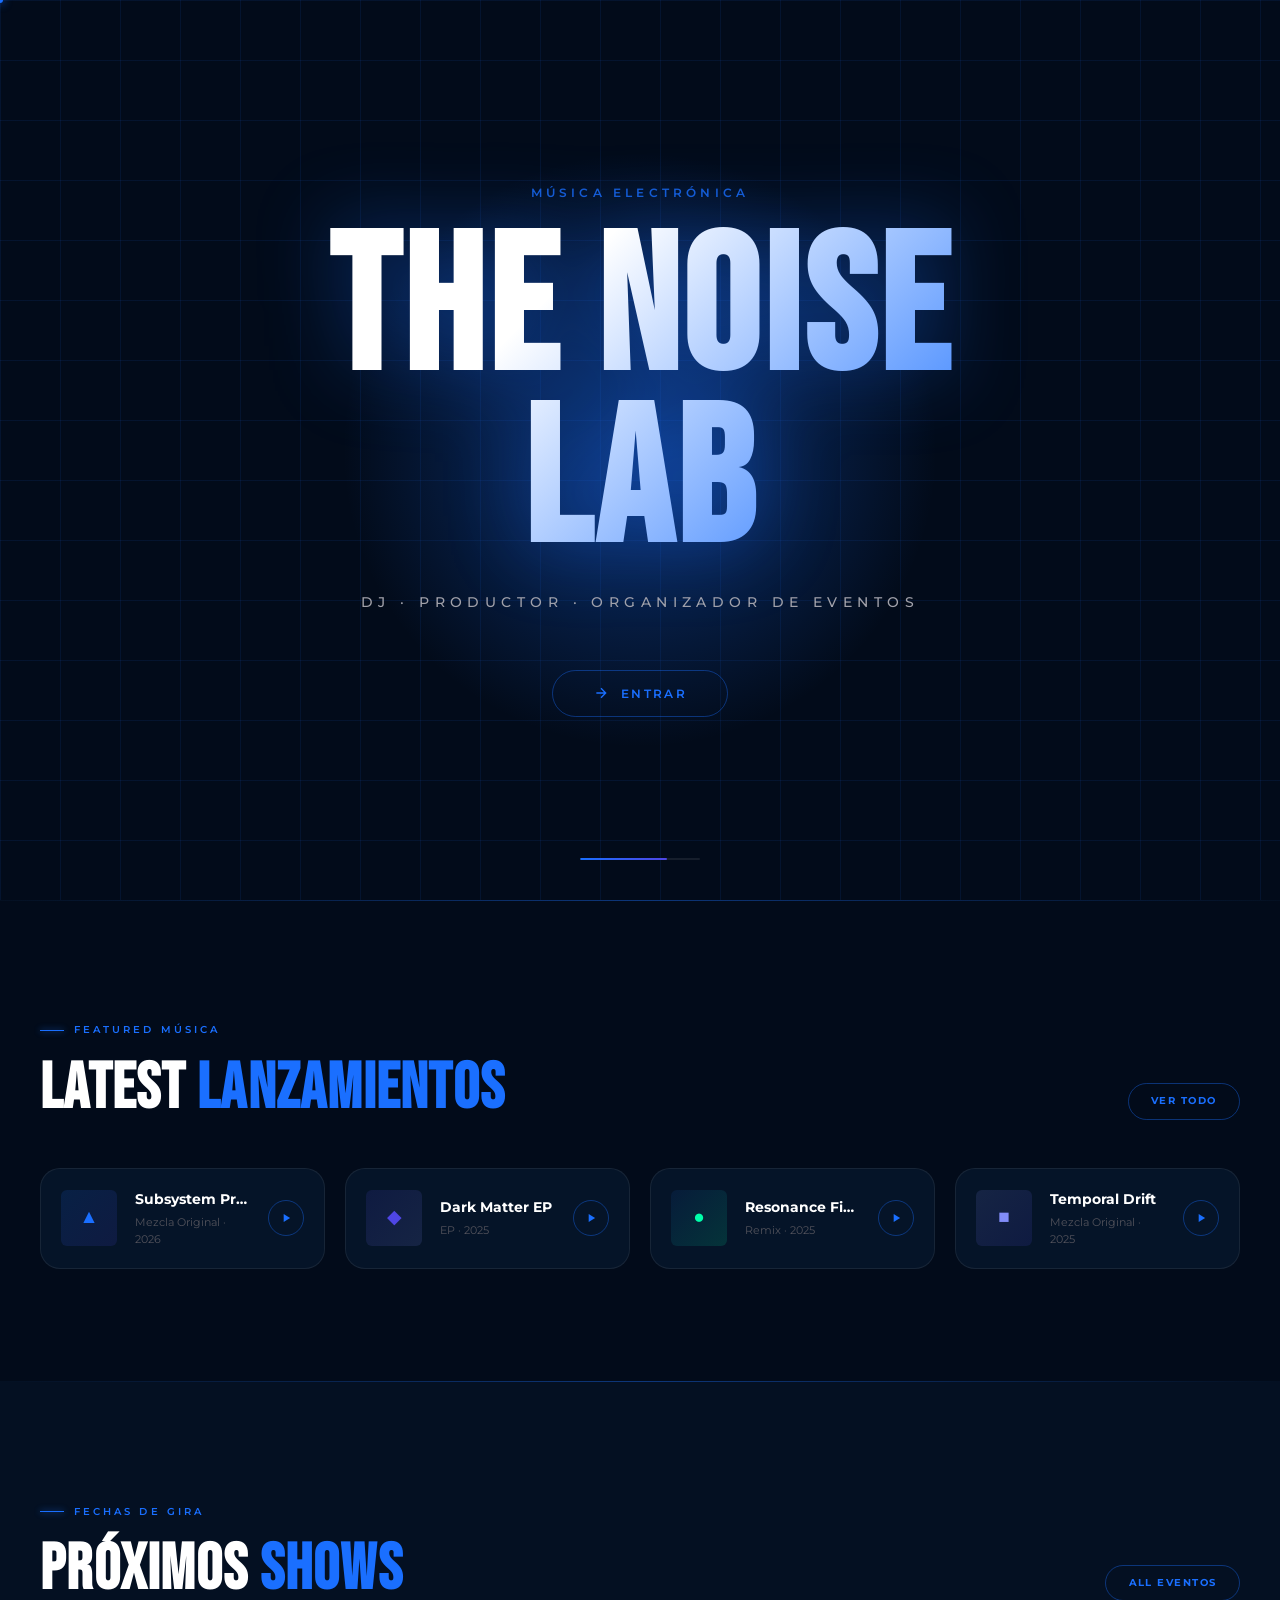
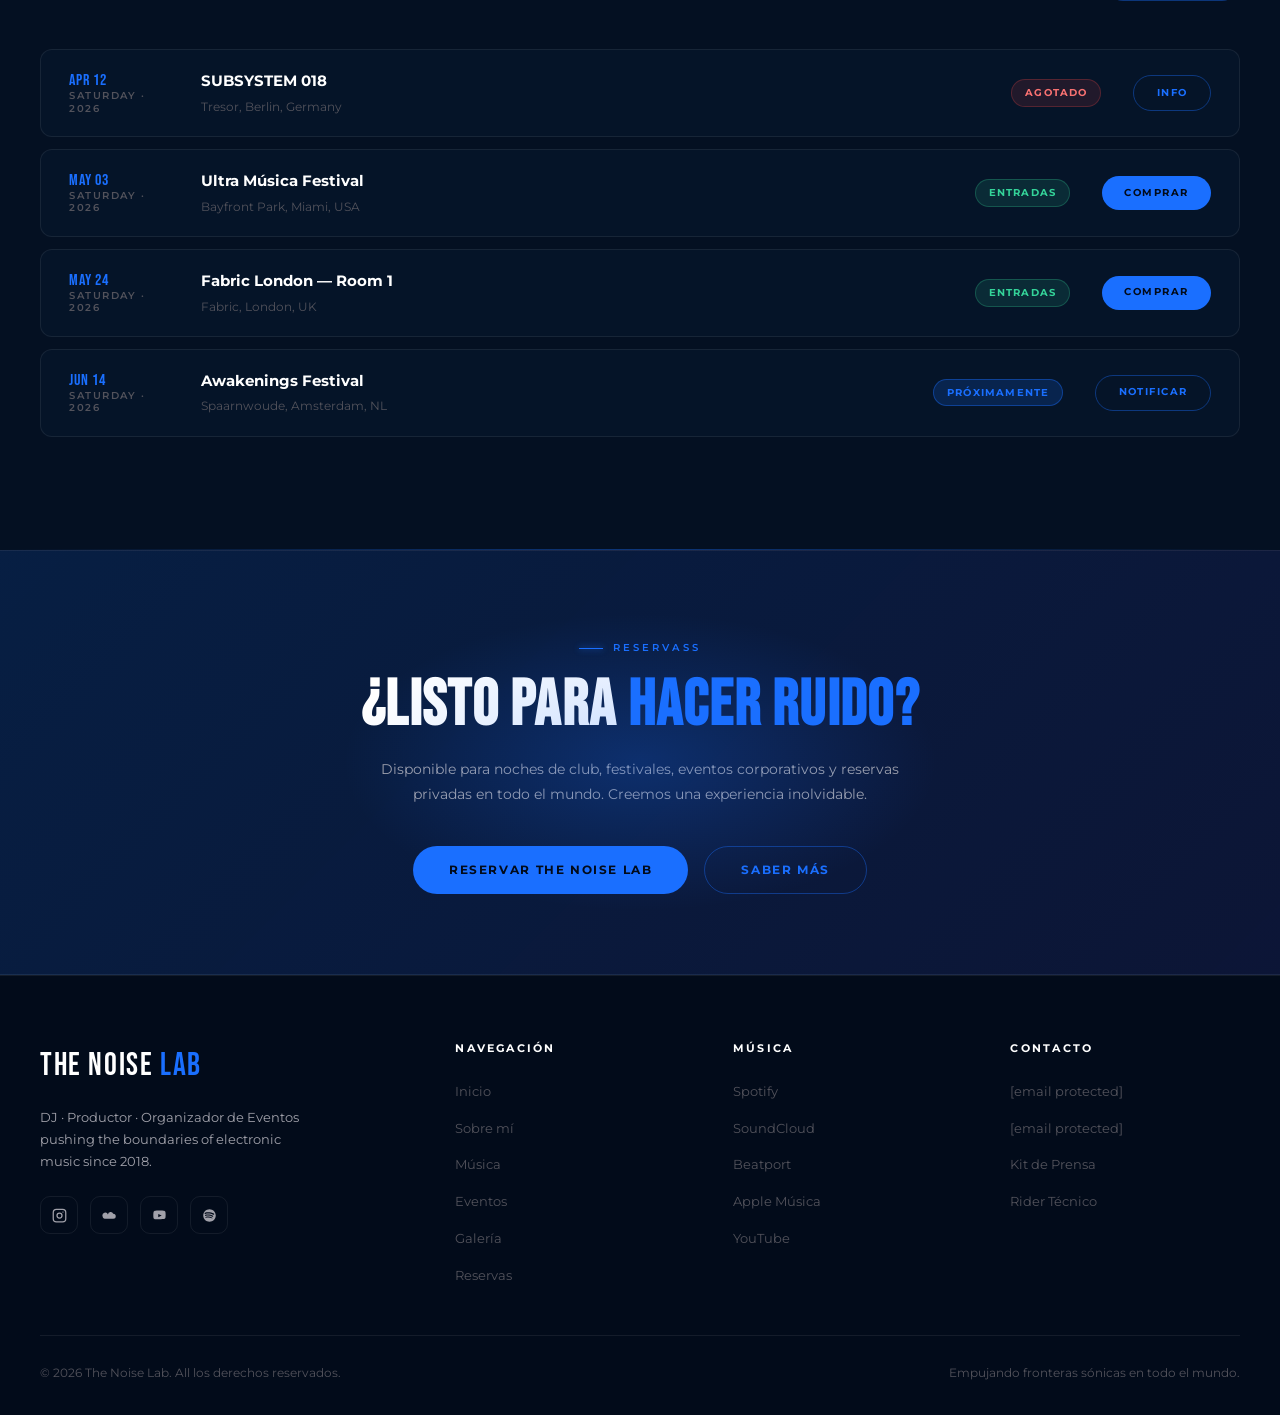
==== index.html @ 78b8d230 "Add files via upload" ====
<!DOCTYPE html>
<html lang="es">
<head>
  <meta charset="UTF-8">
  <meta name="viewport" content="width=device-width, initial-scale=1.0">
  <title>The Noise Lab — DJ · Productor · Organizador de Eventos</title>
  <link rel="icon" href="data:image/svg+xml,<svg xmlns='http://www.w3.org/2000/svg' viewBox='0 0 100 100'><text y='.9em' font-size='90'>🔊</text></svg>">
  <link rel="preconnect" href="https://fonts.googleapis.com">
  <link href="https://fonts.googleapis.com/css2?family=Bebas+Neue&family=Montserrat:wght@300;400;500;600;700;900&display=swap" rel="stylesheet">
  <link rel="preconnect" href="https://fonts.googleapis.com">
  <link href="https://fonts.googleapis.com/css2?family=Bebas+Neue&family=Montserrat:wght@300;400;500;600;700;900&display=swap" rel="stylesheet">
  <link rel="stylesheet" href="css/styles.css">
</head>
<body>

<div id="cursor-dot"></div>
<div id="cursor-ring"></div>
<div id="page-transition"></div>

<!-- SPLASH -->
<div id="splash" role="dialog" aria-label="Bienvenido a The Noise Lab">
  <div class="splash-particles"></div>
  <div class="splash-grid"></div>
  <div class="splash-glow"></div>
  <div class="splash-content">
    <p class="splash-label">Música Electrónica</p>
    <h1 class="splash-title">THE NOISE<br>LAB</h1>
    <p class="splash-subtitle">DJ · Productor · Organizador de Eventos</p>
    <button id="splash-enter" class="splash-btn" aria-label="Entrar al sitio" onclick="var s=document.getElementById('splash');if(s){s.style.opacity='0';s.style.transform='scale(1.04)';s.style.pointerEvents='none';setTimeout(function(){s.remove()},800)}">
      <svg viewBox="0 0 24 24" fill="none" stroke="currentColor" stroke-width="2"><path d="M5 12h14M12 5l7 7-7 7"/></svg>
      Entrar
    </button>
  </div>
  <div class="splash-progress"><div class="splash-progress-bar"></div></div>
</div>

<!-- NAVBAR -->
<nav id="navbar" role="navigation" aria-label="Main navigation">
  <a class="nav-logo" href="index.html">THE NOISE <span>LAB</span></a>
  <ul class="nav-links">
    <li><a href="index.html" class="active">Inicio</a></li>
    <li><a href="about.html">Sobre mí</a></li>
    <li><a href="music.html">Música</a></li>
    <li><a href="events.html">Eventos</a></li>
    <li><a href="gallery.html">Galería</a></li>
  </ul>
  <a href="booking.html" class="nav-cta">Reservar</a>
  <button class="nav-hamburger" aria-label="Toggle mobile menu">
    <span></span><span></span><span></span>
  </button>
</nav>

<!-- MOBILE NAV -->
<div class="nav-mobile" role="dialog" aria-label="Mobile navigation">
  <a href="index.html">Inicio</a>
  <a href="about.html">Sobre mí</a>
  <a href="music.html">Música</a>
  <a href="events.html">Eventos</a>
  <a href="gallery.html">Galería</a>
  <a href="booking.html">Reservar</a>
</div>

<!-- HERO -->
<section class="hero">
  <div class="hero-bg">
    <div class="hero-bg-grid"></div>
    <div class="hero-bg-glow-1"></div>
    <div class="hero-bg-glow-2"></div>
  </div>
  <div class="container">
    <div class="hero-inner">
      <div class="hero-left">
        <div class="hero-tag reveal">
          <span class="hero-tag-dot"></span>
          Disponible para reservas 2026
        </div>
        <h1 class="hero-title reveal" data-delay="1">
          <span class="line-1">THE NOISE</span>
          <span class="line-2">LAB</span>
        </h1>
        <p class="hero-desc reveal" data-delay="2">
          Creando paisajes sonoros en la intersección del techno, deep house y la electrónica experimental. Un explorador incansable del sonido, ritmo y atmósfera.
        </p>
        <div class="hero-btns reveal" data-delay="3">
          <a href="music.html" class="btn btn-primary">
            <svg width="16" height="16" viewBox="0 0 24 24" fill="currentColor"><path d="M12 3v10.55c-.59-.34-1.27-.55-2-.55-2.21 0-4 1.79-4 4s1.79 4 4 4 4-1.79 4-4V7h4V3h-6z"/></svg>
            Escuchar
          </a>
          <a href="booking.html" class="btn btn-ghost">Reservar Show</a>
        </div>
        <div class="hero-stats reveal" data-delay="4">
          <div>
            <div class="hero-stat-num" data-count="200" data-suffix="+">0</div>
            <div class="hero-stat-label">Shows Realizados</div>
          </div>
          <div>
            <div class="hero-stat-num" data-count="40" data-suffix="+">0</div>
            <div class="hero-stat-label">Países</div>
          </div>
          <div>
            <div class="hero-stat-num" data-count="15" data-suffix="">0</div>
            <div class="hero-stat-label">Lanzamientos</div>
          </div>
        </div>
      </div>

      <div class="hero-visual reveal reveal-right" data-delay="2">
        <div class="hero-media-frame">
          <div class="hero-media-placeholder">
            <div class="hero-media-icon">
              <svg width="56" height="56" viewBox="0 0 24 24" fill="none" stroke="currentColor" stroke-width="1.2" opacity=".5">
                <polygon points="23 7 16 12 23 17 23 7"/>
                <rect x="1" y="5" width="15" height="14" rx="2" ry="2"/>
              </svg>
              <p style="font-size:.75rem;font-weight:600;letter-spacing:.1em;text-transform:uppercase;color:rgba(255,255,255,.4);margin-top:1rem">Video / Imagen</p>
              <p style="font-size:.62rem;opacity:.35;margin-top:.4rem">Reemplaza el src en el HTML</p>
            </div>
            <div class="sound-wave" aria-hidden="true" style="position:absolute;bottom:1.5rem;left:50%;transform:translateX(-50%)">
              <div class="wave-bar"></div><div class="wave-bar"></div><div class="wave-bar"></div>
              <div class="wave-bar"></div><div class="wave-bar"></div><div class="wave-bar"></div>
              <div class="wave-bar"></div><div class="wave-bar"></div><div class="wave-bar"></div>
              <div class="wave-bar"></div><div class="wave-bar"></div><div class="wave-bar"></div>
            </div>
          </div>
          <!-- IMAGEN: <img src="foto.jpg" style="width:100%;height:100%;object-fit:cover;border-radius:inherit"> -->
          <!-- VIDEO:  <video src="clip.mp4" autoplay muted loop playsinline style="width:100%;height:100%;object-fit:cover;border-radius:inherit"></video> -->
        </div>
      </div>
    </div>
  </div>
</section>

<div class="divider"></div>

<!-- FEATURED TRACKS -->
<section class="section tracks-section">
  <div class="container">
    <div class="reveal"><span class="section-tag">Featured Música</span></div>
    <div style="display:flex; justify-content:space-between; align-items:flex-end; flex-wrap:wrap; gap:1rem;">
      <h2 class="section-title reveal" data-delay="1">Latest <span>Lanzamientos</span></h2>
      <a href="music.html" class="btn btn-ghost btn-sm reveal" data-delay="2">Ver Todo</a>
    </div>
    <div class="tracks-grid">
      <div class="track-card reveal" data-delay="1">
        <div class="track-cover" style="background:linear-gradient(135deg,#1a6fff22,#4f46e522)">
          <span style="color:var(--neon-blue)">▲</span>
        </div>
        <div class="track-info">
          <div class="track-name">Subsystem Protocol</div>
          <div class="track-meta">Mezcla Original · 2026</div>
        </div>
        <button class="track-play" aria-label="Play Subsystem Protocol">
          <svg viewBox="0 0 24 24" fill="currentColor"><path d="M8 5v14l11-7z"/></svg>
        </button>
      </div>
      <div class="track-card reveal" data-delay="2">
        <div class="track-cover" style="background:linear-gradient(135deg,#4f46e522,#818cf822)">
          <span style="color:var(--neon-purple)">◆</span>
        </div>
        <div class="track-info">
          <div class="track-name">Dark Matter EP</div>
          <div class="track-meta">EP · 2025</div>
        </div>
        <button class="track-play" aria-label="Play Dark Matter EP">
          <svg viewBox="0 0 24 24" fill="currentColor"><path d="M8 5v14l11-7z"/></svg>
        </button>
      </div>
      <div class="track-card reveal" data-delay="3">
        <div class="track-cover" style="background:linear-gradient(135deg,#1a6fff15,#00ffaa22)">
          <span style="color:#00ffaa">●</span>
        </div>
        <div class="track-info">
          <div class="track-name">Resonance Fields</div>
          <div class="track-meta">Remix · 2025</div>
        </div>
        <button class="track-play" aria-label="Play Resonance Fields">
          <svg viewBox="0 0 24 24" fill="currentColor"><path d="M8 5v14l11-7z"/></svg>
        </button>
      </div>
      <div class="track-card reveal" data-delay="4">
        <div class="track-cover" style="background:linear-gradient(135deg,#818cf822,#4f46e522)">
          <span style="color:var(--neon-pink)">■</span>
        </div>
        <div class="track-info">
          <div class="track-name">Temporal Drift</div>
          <div class="track-meta">Mezcla Original · 2025</div>
        </div>
        <button class="track-play" aria-label="Play Temporal Drift">
          <svg viewBox="0 0 24 24" fill="currentColor"><path d="M8 5v14l11-7z"/></svg>
        </button>
      </div>
    </div>
  </div>
</section>

<div class="divider"></div>

<!-- UPCOMING SHOWS -->
<section class="section shows-section">
  <div class="container">
    <div class="reveal"><span class="section-tag">Fechas de Gira</span></div>
    <div style="display:flex; justify-content:space-between; align-items:flex-end; flex-wrap:wrap; gap:1rem;">
      <h2 class="section-title reveal" data-delay="1">Próximos <span>Shows</span></h2>
      <a href="events.html" class="btn btn-ghost btn-sm reveal" data-delay="2">All Eventos</a>
    </div>
    <div class="shows-list">
      <div class="show-item reveal" data-delay="1">
        <div class="show-date">APR 12<span>Saturday · 2026</span></div>
        <div>
          <div class="show-name">SUBSYSTEM 018</div>
          <div class="show-venue">Tresor, Berlin, Germany</div>
        </div>
        <span class="show-tag sold-out">Agotado</span>
        <a href="booking.html" class="btn btn-ghost btn-sm">Info</a>
      </div>
      <div class="show-item reveal" data-delay="2">
        <div class="show-date">MAY 03<span>Saturday · 2026</span></div>
        <div>
          <div class="show-name">Ultra Música Festival</div>
          <div class="show-venue">Bayfront Park, Miami, USA</div>
        </div>
        <span class="show-tag available">Entradas</span>
        <a href="booking.html" class="btn btn-primary btn-sm">Comprar</a>
      </div>
      <div class="show-item reveal" data-delay="3">
        <div class="show-date">MAY 24<span>Saturday · 2026</span></div>
        <div>
          <div class="show-name">Fabric London — Room 1</div>
          <div class="show-venue">Fabric, London, UK</div>
        </div>
        <span class="show-tag available">Entradas</span>
        <a href="booking.html" class="btn btn-primary btn-sm">Comprar</a>
      </div>
      <div class="show-item reveal" data-delay="4">
        <div class="show-date">JUN 14<span>Saturday · 2026</span></div>
        <div>
          <div class="show-name">Awakenings Festival</div>
          <div class="show-venue">Spaarnwoude, Amsterdam, NL</div>
        </div>
        <span class="show-tag soon">Próximamente</span>
        <a href="booking.html" class="btn btn-ghost btn-sm">Notificar</a>
      </div>
    </div>
  </div>
</section>

<div class="divider"></div>

<!-- CTA BAND -->
<section class="cta-band">
  <div class="container">
    <span class="section-tag" style="justify-content:center">Reservass</span>
    <h2 class="section-title reveal">¿Listo para <span>Hacer Ruido?</span></h2>
    <p class="section-subtitle reveal" data-delay="1">
      Disponible para noches de club, festivales, eventos corporativos y reservas privadas en todo el mundo. Creemos una experiencia inolvidable.
    </p>
    <div class="btn-row reveal" data-delay="2">
      <a href="booking.html" class="btn btn-primary">Reservar The Noise Lab</a>
      <a href="about.html" class="btn btn-ghost">Saber Más</a>
    </div>
  </div>
</section>

<!-- FOOTER -->
<footer role="contentinfo">
  <div class="container">
    <div class="footer-grid">
      <div>
        <div class="footer-logo">THE NOISE <span>LAB</span></div>
        <p class="footer-desc">DJ · Productor · Organizador de Eventos pushing the boundaries of electronic music since 2018.</p>
        <div class="footer-socials">
          <a href="#" class="social-btn" aria-label="Instagram">
            <svg viewBox="0 0 24 24" fill="none" stroke="currentColor" stroke-width="2"><rect x="2" y="2" width="20" height="20" rx="5"/><circle cx="12" cy="12" r="4"/><circle cx="17.5" cy="6.5" r="1" fill="currentColor" stroke="none"/></svg>
          </a>
          <a href="#" class="social-btn" aria-label="SoundCloud">
            <svg viewBox="0 0 24 24" fill="currentColor"><path d="M1 13.5C1 15.4 2.6 17 4.5 17H18a4 4 0 000-8 4.5 4.5 0 00-8.5 1.5A3 3 0 001 13.5z"/></svg>
          </a>
          <a href="#" class="social-btn" aria-label="YouTube">
            <svg viewBox="0 0 24 24" fill="currentColor"><path d="M21.6 7.2s-.2-1.4-.9-2c-.8-.9-1.8-.9-2.2-.9C16 4.1 12 4.1 12 4.1s-4 0-6.5.2c-.4 0-1.4 0-2.2.9-.7.6-.9 2-.9 2S2.1 8.8 2.1 10.4v1.5c0 1.6.2 3.2.2 3.2s.2 1.4.9 2c.8.9 1.9.8 2.4.9C7.1 18 12 18 12 18s4 0 6.5-.3c.4 0 1.4 0 2.2-.9.7-.6.9-2 .9-2s.2-1.6.2-3.2v-1.5c0-1.6-.2-3.2-.2-3.2zM10 14.6V9.4l5.5 2.6-5.5 2.6z"/></svg>
          </a>
          <a href="#" class="social-btn" aria-label="Spotify">
            <svg viewBox="0 0 24 24" fill="currentColor"><path d="M12 2C6.48 2 2 6.48 2 12s4.48 10 10 10 10-4.48 10-10S17.52 2 12 2zm4.64 14.36c-.2.32-.61.42-.93.22-2.55-1.56-5.76-1.91-9.53-1.05-.37.09-.73-.14-.82-.5-.09-.37.14-.73.5-.82 4.13-.94 7.67-.53 10.52 1.21.32.2.42.61.22.93zm1.24-2.76c-.25.4-.78.52-1.18.27-2.92-1.79-7.37-2.31-10.82-1.26-.45.13-.92-.12-1.05-.57-.13-.45.12-.92.57-1.05 3.95-1.2 8.85-.62 12.21 1.43.4.25.52.78.27 1.18zm.11-2.87c-3.5-2.08-9.28-2.27-12.62-1.26-.54.16-1.1-.14-1.27-.68-.16-.54.14-1.1.68-1.27 3.84-1.17 10.22-.94 14.26 1.45.49.29.65.91.36 1.4-.29.49-.91.65-1.4.36z"/></svg>
          </a>
        </div>
      </div>
      <div class="footer-col">
        <h4>Navegación</h4>
        <ul>
          <li><a href="index.html">Inicio</a></li>
          <li><a href="about.html">Sobre mí</a></li>
          <li><a href="music.html">Música</a></li>
          <li><a href="events.html">Eventos</a></li>
          <li><a href="gallery.html">Galería</a></li>
          <li><a href="booking.html">Reservas</a></li>
        </ul>
      </div>
      <div class="footer-col">
        <h4>Música</h4>
        <ul>
          <li><a href="#">Spotify</a></li>
          <li><a href="#">SoundCloud</a></li>
          <li><a href="#">Beatport</a></li>
          <li><a href="#">Apple Música</a></li>
          <li><a href="#">YouTube</a></li>
        </ul>
      </div>
      <div class="footer-col">
        <h4>Contacto</h4>
        <ul>
          <li><a href="/cdn-cgi/l/email-protection#b0d2dfdfdbd9ded7c3f0c4d8d5dedfd9c3d5dcd1d29ed3dfdd"><span class="__cf_email__" data-cfemail="9cfef3f3f7f5f2fbefdce8f4f9f2f3f5eff9f0fdfeb2fff3f1">[email&#160;protected]</span></a></li>
          <li><a href="/cdn-cgi/l/email-protection#b9c9cbdccacaf9cdd1dcd7d6d0cadcd5d8db97dad6d4"><span class="__cf_email__" data-cfemail="1f6f6d7a6c6c5f6b777a7170766c7a737e7d317c7072">[email&#160;protected]</span></a></li>
          <li><a href="#">Kit de Prensa</a></li>
          <li><a href="#">Rider Técnico</a></li>
        </ul>
      </div>
    </div>
    <div class="footer-bottom">
      <span>© 2026 The Noise Lab. All los derechos reservados.</span>
      <span>Empujando fronteras sónicas en todo el mundo.</span>
    </div>
  </div>
</footer>
</div>
  <script src="js/script.js"></script>
</body>
</html>
---- css/styles.css ----
/* ============================================================
   THE NOISE LAB — MASTER STYLESHEET
   Senior-level production CSS
   ============================================================ */

@import url('https://fonts.googleapis.com/css2?family=Bebas+Neue&family=Montserrat:wght@300;400;500;600;700;900&display=swap');

/* ── CUSTOM PROPERTIES ───────────────────────────────────── */
:root {
  --bg-0:        #020b1a;
  --bg-1:        #041022;
  --bg-2:        #071630;
  --bg-3:        #0a1d3e;
  --bg-card:     #051428;

  --neon-blue:   #1a6fff;
  --neon-purple: #4f46e5;
  --neon-pink:   #818cf8;
  --neon-blue-dim: rgba(26,111,255,.18);
  --neon-purple-dim: rgba(79,70,229,.18);

  --text-primary:   #ffffff;
  --text-secondary: #a1a1aa;
  --text-muted:     #52525b;

  --border:      rgba(255,255,255,.07);
  --border-glow: rgba(26,111,255,.4);

  --ff-head: 'Bebas Neue', sans-serif;
  --ff-body: 'Montserrat', sans-serif;

  --radius-sm: 6px;
  --radius-md: 12px;
  --radius-lg: 20px;
  --radius-xl: 32px;

  --transition: 0.35s cubic-bezier(.4,0,.2,1);
  --transition-fast: 0.18s cubic-bezier(.4,0,.2,1);

  --glow-blue:   0 0 40px rgba(26,111,255,.5), 0 0 80px rgba(26,111,255,.2);
  --glow-purple: 0 0 40px rgba(79,70,229,.5), 0 0 80px rgba(79,70,229,.2);
}

/* ── RESET & BASE ────────────────────────────────────────── */
*, *::before, *::after { box-sizing: border-box; margin: 0; padding: 0; }

html { font-size: 16px; scroll-behavior: smooth; overflow-x: hidden; }

body {
  font-family: var(--ff-body);
  background: var(--bg-1);
  color: var(--text-primary);
  line-height: 1.6;
  overflow-x: hidden;
  cursor: none;
}

::selection { background: var(--neon-blue); color: var(--bg-0); }
::-webkit-scrollbar { width: 4px; }
::-webkit-scrollbar-track { background: var(--bg-0); }
::-webkit-scrollbar-thumb { background: var(--neon-blue); border-radius: 2px; }

a { color: inherit; text-decoration: none; }
img { display: block; max-width: 100%; }
button { cursor: none; }

/* ── CURSOR ──────────────────────────────────────────────── */
#cursor-dot,
#cursor-ring {
  position: fixed; top: 0; left: 0;
  pointer-events: none; z-index: 99999;
  transform: translate(-50%, -50%);
  border-radius: 50%; transition: opacity .3s;
}
#cursor-dot {
  width: 6px; height: 6px;
  background: var(--neon-blue);
  box-shadow: 0 0 10px var(--neon-blue);
}
#cursor-ring {
  width: 36px; height: 36px;
  border: 1.5px solid rgba(26,111,255,.6);
  transition: width .25s, height .25s, border-color .25s, background .25s;
}
body.cursor-hover #cursor-ring { width: 56px; height: 56px; border-color: var(--neon-blue); background: var(--neon-blue-dim); }
body.cursor-img   #cursor-ring { width: 64px; height: 64px; border-color: var(--neon-purple); background: var(--neon-purple-dim); }

/* ── GRAIN ───────────────────────────────────────────────── */
body::before {
  content: ''; position: fixed; inset: 0;
  background-image: url("data:image/svg+xml,%3Csvg viewBox='0 0 256 256' xmlns='http://www.w3.org/2000/svg'%3E%3Cfilter id='n'%3E%3CfeTurbulence type='fractalNoise' baseFrequency='0.9' numOctaves='4' stitchTiles='stitch'/%3E%3C/filter%3E%3Crect width='100%25' height='100%25' filter='url(%23n)' opacity='1'/%3E%3C/svg%3E");
  opacity: .025; pointer-events: none; z-index: 1;
}

/* ── PAGE TRANSITION ─────────────────────────────────────── */
#page-transition {
  position: fixed; inset: 0; background: var(--bg-0);
  z-index: 9998; opacity: 0; pointer-events: none; transition: opacity .4s ease;
}
#page-transition.active { opacity: 1; pointer-events: all; }

/* ── SPLASH ──────────────────────────────────────────────── */
#splash {
  position: fixed; inset: 0; z-index: 9990;
  background: var(--bg-0);
  display: flex; flex-direction: column; align-items: center; justify-content: center;
  overflow: hidden; transition: opacity .8s ease, transform .8s ease;
}
#splash.hide { opacity: 0; transform: scale(1.04); pointer-events: none; }

.splash-particles { position: absolute; inset: 0; overflow: hidden; }
.splash-particle {
  position: absolute; width: 2px; height: 2px;
  background: var(--neon-blue); border-radius: 50%;
  animation: particle-float linear infinite; opacity: 0;
}
@keyframes particle-float {
  0%   { opacity: 0; transform: translateY(0) scale(1); }
  10%  { opacity: 1; }
  90%  { opacity: .5; }
  100% { opacity: 0; transform: translateY(-100vh) scale(0); }
}

.splash-grid {
  position: absolute; inset: 0;
  background-image:
    linear-gradient(rgba(26,111,255,.09) 1px, transparent 1px),
    linear-gradient(90deg, rgba(26,111,255,.09) 1px, transparent 1px);
  background-size: 60px 60px;
  animation: grid-shift 12s linear infinite;
}
@keyframes grid-shift { from { transform: translateY(0); } to { transform: translateY(60px); } }

.splash-glow {
  position: absolute; width: 600px; height: 600px;
  background: radial-gradient(circle, rgba(26,111,255,.4) 0%, transparent 70%);
  border-radius: 50%; animation: glow-pulse 4s ease-in-out infinite;
}
@keyframes glow-pulse { 0%,100% { transform: scale(1); opacity: .7; } 50% { transform: scale(1.15); opacity: 1; } }

.splash-content {
  position: relative; z-index: 2; text-align: center;
  animation: splash-in .8s ease both; animation-delay: .3s;
}
@keyframes splash-in {
  from { opacity: 0; transform: translateY(30px); filter: blur(12px); }
  to   { opacity: 1; transform: translateY(0);    filter: blur(0); }
}

.splash-label {
  font-family: var(--ff-body); font-size: .75rem; font-weight: 600;
  letter-spacing: .35em; color: var(--neon-blue); text-transform: uppercase;
  margin-bottom: 1.5rem; opacity: .8;
}
.splash-title {
  font-family: var(--ff-head);
  font-size: clamp(5rem, 15vw, 13rem);
  line-height: .9; letter-spacing: .02em;
  background: linear-gradient(135deg, #fff 30%, var(--neon-blue) 100%);
  -webkit-background-clip: text; -webkit-text-fill-color: transparent; background-clip: text;
  filter: drop-shadow(0 0 40px rgba(26,111,255,.4));
}
.splash-subtitle {
  font-family: var(--ff-body); font-size: .85rem; font-weight: 500;
  letter-spacing: .4em; color: var(--text-secondary); text-transform: uppercase; margin-top: 1.25rem;
}
.splash-btn {
  margin-top: 3.5rem;
  display: inline-flex; align-items: center; gap: .75rem;
  padding: .9rem 2.5rem; background: transparent;
  border: 1px solid var(--border-glow); border-radius: 100px;
  font-family: var(--ff-body); font-size: .75rem; font-weight: 600;
  letter-spacing: .2em; text-transform: uppercase; color: var(--neon-blue);
  transition: var(--transition);
  animation: splash-in .8s ease both; animation-delay: .9s;
}
.splash-btn:hover { background: var(--neon-blue-dim); box-shadow: var(--glow-blue); letter-spacing: .3em; }
.splash-btn svg { width: 16px; height: 16px; }

.splash-progress {
  position: absolute; bottom: 2.5rem; left: 50%; transform: translateX(-50%);
  width: 120px; height: 2px; background: rgba(255,255,255,.08); border-radius: 2px; overflow: hidden;
}
.splash-progress-bar {
  height: 100%; background: linear-gradient(90deg, var(--neon-blue), var(--neon-purple));
  border-radius: 2px; width: 0; transition: width .1s linear;
}

/* ── NAVBAR ──────────────────────────────────────────────── */
#navbar {
  position: fixed; top: 0; left: 0; right: 0; z-index: 900;
  padding: 1.5rem 2.5rem; display: flex; align-items: center; justify-content: space-between;
  transition: var(--transition);
}
#navbar.scrolled {
  padding: 1rem 2.5rem; background: rgba(6,6,10,.85);
  backdrop-filter: blur(20px); -webkit-backdrop-filter: blur(20px);
  border-bottom: 1px solid var(--border);
}

.nav-logo {
  font-family: var(--ff-head); font-size: 1.5rem; letter-spacing: .08em;
  color: var(--text-primary); transition: var(--transition-fast);
}
.nav-logo span { color: var(--neon-blue); }
.nav-logo:hover { color: var(--neon-blue); }

.nav-links { display: flex; align-items: center; gap: 2.25rem; list-style: none; }
.nav-links a {
  font-size: .72rem; font-weight: 600; letter-spacing: .15em; text-transform: uppercase;
  color: var(--text-secondary); transition: var(--transition-fast);
  position: relative; padding-bottom: 3px;
}
.nav-links a::after {
  content: ''; position: absolute; bottom: 0; left: 0; width: 0; height: 1px;
  background: var(--neon-blue); transition: width .3s ease; box-shadow: 0 0 8px var(--neon-blue);
}
.nav-links a:hover, .nav-links a.active { color: var(--text-primary); }
.nav-links a:hover::after, .nav-links a.active::after { width: 100%; }

.nav-cta {
  padding: .6rem 1.5rem; background: var(--neon-blue); border: none; border-radius: 100px;
  font-family: var(--ff-body); font-size: .7rem; font-weight: 700;
  letter-spacing: .12em; text-transform: uppercase; color: var(--bg-0); transition: var(--transition-fast);
}
.nav-cta:hover { box-shadow: var(--glow-blue); transform: translateY(-1px); }

.nav-hamburger { display: none; flex-direction: column; gap: 5px; background: none; border: none; padding: 4px; }
.nav-hamburger span { display: block; width: 24px; height: 1.5px; background: var(--text-primary); transition: var(--transition-fast); transform-origin: center; }
#navbar.nav-open .nav-hamburger span:nth-child(1) { transform: translateY(6.5px) rotate(45deg); }
#navbar.nav-open .nav-hamburger span:nth-child(2) { opacity: 0; transform: scaleX(0); }
#navbar.nav-open .nav-hamburger span:nth-child(3) { transform: translateY(-6.5px) rotate(-45deg); }

.nav-mobile {
  display: none; position: fixed; inset: 0;
  background: rgba(6,6,10,.97); backdrop-filter: blur(20px);
  z-index: 890; flex-direction: column; align-items: center; justify-content: center;
  gap: 2.5rem; opacity: 0; pointer-events: none; transition: opacity .3s ease;
}
.nav-mobile.open { opacity: 1; pointer-events: all; }
.nav-mobile a { font-family: var(--ff-head); font-size: clamp(2.5rem, 8vw, 4rem); letter-spacing: .05em; color: var(--text-secondary); transition: var(--transition-fast); }
.nav-mobile a:hover { color: var(--neon-blue); }

/* ── BUTTONS ─────────────────────────────────────────────── */
.btn {
  display: inline-flex; align-items: center; justify-content: center; gap: .6rem;
  padding: .85rem 2.25rem; border-radius: 100px;
  font-family: var(--ff-body); font-size: .72rem; font-weight: 700; letter-spacing: .14em;
  text-transform: uppercase; transition: var(--transition-fast); border: none;
  position: relative; overflow: hidden;
}
.btn::after { content: ''; position: absolute; inset: 0; background: rgba(255,255,255,.08); opacity: 0; transition: opacity .2s; }
.btn:hover::after { opacity: 1; }
.btn-primary { background: var(--neon-blue); color: var(--bg-0); }
.btn-primary:hover { box-shadow: var(--glow-blue); transform: translateY(-2px); }
.btn-ghost { background: transparent; border: 1px solid var(--border-glow); color: var(--neon-blue); }
.btn-ghost:hover { background: var(--neon-blue-dim); box-shadow: 0 0 20px rgba(26,111,255,.15); transform: translateY(-2px); }
.btn-purple { background: var(--neon-purple); color: #fff; }
.btn-purple:hover { box-shadow: var(--glow-purple); transform: translateY(-2px); }
.btn-sm { padding: .55rem 1.4rem; font-size: .65rem; }

/* ── LAYOUT UTILS ────────────────────────────────────────── */
.section { padding: 7rem 0; position: relative; }
.section-sm { padding: 4rem 0; }
.container { max-width: 1280px; margin: 0 auto; padding: 0 2.5rem; }

.section-tag {
  display: inline-flex; align-items: center; gap: .6rem;
  font-size: .65rem; font-weight: 600; letter-spacing: .3em; text-transform: uppercase;
  color: var(--neon-blue); margin-bottom: 1.25rem;
}
.section-tag::before { content: ''; width: 24px; height: 1px; background: var(--neon-blue); box-shadow: 0 0 6px var(--neon-blue); }
.section-title { font-family: var(--ff-head); font-size: clamp(2.5rem, 5vw, 4.5rem); line-height: .95; letter-spacing: .02em; }
.section-title span { color: var(--neon-blue); }
.section-subtitle { font-size: .9rem; color: var(--text-secondary); line-height: 1.7; max-width: 540px; margin-top: .75rem; }
.divider { width: 100%; height: 1px; background: linear-gradient(90deg, transparent, var(--border-glow), transparent); }

/* ── REVEAL ──────────────────────────────────────────────── */
.reveal { opacity: 0; transform: translateY(32px); transition: opacity .7s ease, transform .7s ease; }
.reveal.reveal-left  { transform: translateX(-32px); }
.reveal.reveal-right { transform: translateX(32px); }
.reveal.revealed     { opacity: 1; transform: none !important; }
.reveal[data-delay="1"] { transition-delay: .1s; }
.reveal[data-delay="2"] { transition-delay: .2s; }
.reveal[data-delay="3"] { transition-delay: .3s; }
.reveal[data-delay="4"] { transition-delay: .4s; }
.reveal[data-delay="5"] { transition-delay: .5s; }
.reveal[data-delay="6"] { transition-delay: .6s; }

/* ── FOOTER ──────────────────────────────────────────────── */
footer { background: var(--bg-0); border-top: 1px solid var(--border); padding: 4rem 0 2rem; }
.footer-grid { display: grid; grid-template-columns: 1.6fr 1fr 1fr 1fr; gap: 3rem; padding-bottom: 3rem; border-bottom: 1px solid var(--border); }
.footer-logo { font-family: var(--ff-head); font-size: 2rem; letter-spacing: .05em; margin-bottom: 1rem; }
.footer-logo span { color: var(--neon-blue); }
.footer-desc { font-size: .8rem; color: var(--text-secondary); line-height: 1.7; margin-bottom: 1.5rem; max-width: 260px; }
.footer-socials { display: flex; gap: .75rem; }
.social-btn { width: 38px; height: 38px; border: 1px solid var(--border); border-radius: 10px; display: flex; align-items: center; justify-content: center; transition: var(--transition-fast); color: var(--text-secondary); }
.social-btn:hover { border-color: var(--neon-blue); color: var(--neon-blue); box-shadow: 0 0 12px rgba(26,111,255,.2); transform: translateY(-2px); }
.social-btn svg { width: 15px; height: 15px; }
.footer-col h4 { font-size: .7rem; font-weight: 700; letter-spacing: .2em; text-transform: uppercase; color: var(--text-primary); margin-bottom: 1.25rem; }
.footer-col ul { list-style: none; display: flex; flex-direction: column; gap: .7rem; }
.footer-col a { font-size: .8rem; color: var(--text-muted); transition: var(--transition-fast); }
.footer-col a:hover { color: var(--neon-blue); padding-left: 4px; }
.footer-bottom { display: flex; align-items: center; justify-content: space-between; padding-top: 1.75rem; font-size: .72rem; color: var(--text-muted); }

/* ── HERO ────────────────────────────────────────────────── */
.hero {
  min-height: 100vh; display: flex; align-items: center;
  padding: 8rem 0 4rem; position: relative; overflow: hidden;
}
.hero-bg { position: absolute; inset: 0; z-index: 0; }
.hero-bg-grid {
  position: absolute; inset: 0;
  background-image: linear-gradient(rgba(26,111,255,.08) 1px, transparent 1px), linear-gradient(90deg, rgba(26,111,255,.08) 1px, transparent 1px);
  background-size: 80px 80px;
}
.hero-bg-glow-1 {
  position: absolute; top: -20%; right: -10%;
  width: 60vw; height: 60vw;
  background: radial-gradient(circle, rgba(26,111,255,.3) 0%, transparent 65%);
  border-radius: 50%; animation: glow-drift 10s ease-in-out infinite;
}
.hero-bg-glow-2 {
  position: absolute; bottom: -20%; left: -10%;
  width: 50vw; height: 50vw;
  background: radial-gradient(circle, rgba(79,70,229,.2) 0%, transparent 65%);
  border-radius: 50%; animation: glow-drift 14s ease-in-out infinite reverse;
}
@keyframes glow-drift { 0%,100% { transform: translate(0,0) scale(1); } 50% { transform: translate(3%,4%) scale(1.08); } }

.hero-inner { position: relative; z-index: 2; display: grid; grid-template-columns: 1fr 1fr; gap: 4rem; align-items: center; width: 100%; }

.hero-tag {
  display: inline-flex; align-items: center; gap: .6rem;
  padding: .4rem 1rem; border: 1px solid var(--border-glow); border-radius: 100px;
  font-size: .65rem; font-weight: 600; letter-spacing: .25em; text-transform: uppercase;
  color: var(--neon-blue); margin-bottom: 1.75rem; background: var(--neon-blue-dim);
}
.hero-tag-dot { width: 5px; height: 5px; background: var(--neon-blue); border-radius: 50%; animation: blink 1.5s ease-in-out infinite; }
@keyframes blink { 0%,100% { opacity: 1; } 50% { opacity: .3; } }

.hero-title { font-family: var(--ff-head); font-size: clamp(4rem, 8vw, 8rem); line-height: .9; letter-spacing: .02em; margin-bottom: 1.5rem; }
.hero-title .line-1 { color: var(--text-primary); display: block; }
.hero-title .line-2 {
  display: block;
  background: linear-gradient(135deg, var(--neon-blue) 0%, var(--neon-purple) 100%);
  -webkit-background-clip: text; -webkit-text-fill-color: transparent; background-clip: text;
  filter: drop-shadow(0 0 20px rgba(26,111,255,.3));
}
.hero-desc { font-size: .9rem; color: var(--text-secondary); line-height: 1.75; max-width: 440px; margin-bottom: 2.5rem; }
.hero-btns { display: flex; gap: 1rem; flex-wrap: wrap; }

.hero-stats { display: flex; gap: 2.5rem; margin-top: 3.5rem; padding-top: 2.5rem; border-top: 1px solid var(--border); }
.hero-stat-num { font-family: var(--ff-head); font-size: 2.25rem; letter-spacing: .03em; color: var(--neon-blue); line-height: 1; }
.hero-stat-label { font-size: .68rem; font-weight: 600; letter-spacing: .12em; text-transform: uppercase; color: var(--text-muted); margin-top: .3rem; }

/* DJ Visual */
.hero-visual { position: relative; display: flex; align-items: center; justify-content: center; }
.hero-dj-frame {
  position: relative; width: 100%; aspect-ratio: 4/5; max-width: 520px;
  border-radius: var(--radius-xl); overflow: hidden; border: 1px solid var(--border);
}
.hero-dj-bg {
  position: absolute; inset: 0;
  background: radial-gradient(ellipse at 60% 30%, rgba(26,111,255,.4) 0%, transparent 60%),
              radial-gradient(ellipse at 30% 80%, rgba(79,70,229,.3) 0%, transparent 55%),
              linear-gradient(180deg, var(--bg-2) 0%, var(--bg-3) 100%);
}
.hero-dj-figure { position: absolute; inset: 0; display: flex; align-items: flex-end; justify-content: center; }
.hero-dj-svg { width: 85%; max-width: 420px; filter: drop-shadow(0 0 30px rgba(26,111,255,.35)); }

.dj-deck { animation: deck-spin 6s linear infinite; transform-origin: center; transform-box: fill-box; }
.dj-deck-2 { animation: deck-spin 8s linear infinite reverse; transform-origin: center; transform-box: fill-box; }
@keyframes deck-spin { from { transform: rotate(0deg); } to { transform: rotate(360deg); } }

.sound-wave { position: absolute; bottom: 1.5rem; left: 50%; transform: translateX(-50%); display: flex; gap: 3px; align-items: flex-end; height: 32px; }
.wave-bar { width: 3px; background: var(--neon-blue); border-radius: 3px; animation: wave-anim .8s ease-in-out infinite alternate; box-shadow: 0 0 6px var(--neon-blue); }
.wave-bar:nth-child(1) { height: 8px;  animation-delay: 0s; }
.wave-bar:nth-child(2) { height: 18px; animation-delay: .1s; }
.wave-bar:nth-child(3) { height: 30px; animation-delay: .05s; }
.wave-bar:nth-child(4) { height: 22px; animation-delay: .15s; }
.wave-bar:nth-child(5) { height: 12px; animation-delay: .08s; }
.wave-bar:nth-child(6) { height: 28px; animation-delay: .18s; }
.wave-bar:nth-child(7) { height: 18px; animation-delay: .03s; }
.wave-bar:nth-child(8) { height: 10px; animation-delay: .12s; }
.wave-bar:nth-child(9) { height: 24px; animation-delay: .07s; }
.wave-bar:nth-child(10){ height: 16px; animation-delay: .16s; }
.wave-bar:nth-child(11){ height: 8px;  animation-delay: .04s; }
.wave-bar:nth-child(12){ height: 20px; animation-delay: .13s; }
@keyframes wave-anim { from { transform: scaleY(1); } to { transform: scaleY(.3); } }

.hero-dj-badge {
  position: absolute; top: 1.5rem; right: 1.5rem;
  padding: .5rem 1rem; background: rgba(0,0,0,.6); backdrop-filter: blur(10px);
  border: 1px solid var(--border-glow); border-radius: var(--radius-md);
  font-size: .65rem; font-weight: 600; letter-spacing: .15em; text-transform: uppercase; color: var(--neon-blue);
}

/* ── TRACKS ──────────────────────────────────────────────── */
.tracks-section { background: var(--bg-0); }
.tracks-grid { display: grid; grid-template-columns: repeat(auto-fill, minmax(280px, 1fr)); gap: 1.25rem; margin-top: 3rem; }
.track-card {
  background: var(--bg-card); border: 1px solid var(--border); border-radius: var(--radius-lg);
  padding: 1.25rem; display: flex; align-items: center; gap: 1.1rem;
  transition: var(--transition); position: relative; overflow: hidden;
}
.track-card::before { content: ''; position: absolute; inset: 0; background: linear-gradient(135deg, var(--neon-blue-dim), transparent); opacity: 0; transition: opacity .3s; }
.track-card:hover { border-color: var(--border-glow); transform: translateY(-3px); box-shadow: 0 8px 30px rgba(0,0,0,.4); }
.track-card:hover::before { opacity: 1; }
.track-cover { width: 56px; height: 56px; border-radius: var(--radius-sm); flex-shrink: 0; background: var(--bg-3); display: flex; align-items: center; justify-content: center; font-family: var(--ff-head); font-size: 1.2rem; }
.track-info { flex: 1; min-width: 0; }
.track-name { font-size: .85rem; font-weight: 700; white-space: nowrap; overflow: hidden; text-overflow: ellipsis; }
.track-meta { font-size: .68rem; color: var(--text-muted); margin-top: .2rem; }
.track-play {
  width: 36px; height: 36px; border-radius: 50%; border: 1px solid var(--border-glow); background: transparent;
  display: flex; align-items: center; justify-content: center; color: var(--neon-blue);
  flex-shrink: 0; transition: var(--transition-fast); position: relative; z-index: 1;
}
.track-play:hover { background: var(--neon-blue); color: var(--bg-0); box-shadow: var(--glow-blue); }
.track-play svg { width: 14px; height: 14px; }

/* ── SHOWS ───────────────────────────────────────────────── */
.shows-section { background: var(--bg-1); }
.shows-list { margin-top: 3rem; display: flex; flex-direction: column; gap: .75rem; }
.show-item {
  display: grid; grid-template-columns: 100px 1fr auto auto; align-items: center; gap: 2rem;
  padding: 1.25rem 1.75rem; background: var(--bg-card); border: 1px solid var(--border); border-radius: var(--radius-md);
  transition: var(--transition); position: relative; overflow: hidden;
}
.show-item::after { content: ''; position: absolute; left: 0; top: 0; bottom: 0; width: 3px; background: linear-gradient(180deg, var(--neon-blue), var(--neon-purple)); opacity: 0; transition: opacity .3s; }
.show-item:hover { border-color: var(--border-glow); transform: translateX(4px); }
.show-item:hover::after { opacity: 1; }
.show-date { font-family: var(--ff-head); font-size: 1rem; letter-spacing: .05em; color: var(--neon-blue); line-height: 1.2; }
.show-date span { display: block; font-family: var(--ff-body); font-size: .65rem; font-weight: 600; letter-spacing: .15em; text-transform: uppercase; color: var(--text-muted); }
.show-name { font-size: .92rem; font-weight: 700; }
.show-venue { font-size: .75rem; color: var(--text-muted); margin-top: .2rem; }
.show-tag { font-size: .62rem; font-weight: 700; letter-spacing: .12em; text-transform: uppercase; padding: .3rem .8rem; border-radius: 100px; }
.show-tag.sold-out { background: rgba(239,68,68,.12); color: #f87171; border: 1px solid rgba(239,68,68,.25); }
.show-tag.available { background: rgba(52,211,153,.12); color: #34d399; border: 1px solid rgba(52,211,153,.25); }
.show-tag.soon { background: var(--neon-blue-dim); color: var(--neon-blue); border: 1px solid var(--border-glow); }

/* ── CTA BAND ────────────────────────────────────────────── */
.cta-band {
  padding: 5rem 0; text-align: center;
  background: linear-gradient(135deg, rgba(26,111,255,.15) 0%, rgba(79,70,229,.1) 100%);
  border-top: 1px solid var(--border); border-bottom: 1px solid var(--border);
  position: relative; overflow: hidden;
}
.cta-band::before {
  content: ''; position: absolute; top: 50%; left: 50%; transform: translate(-50%,-50%);
  width: 600px; height: 300px; background: radial-gradient(ellipse, rgba(26,111,255,.25) 0%, transparent 70%); pointer-events: none;
}
.cta-band .section-title { margin-bottom: 1.25rem; }
.cta-band .section-subtitle { margin: 0 auto 2.5rem; text-align: center; }
.cta-band .btn-row { display: flex; gap: 1rem; justify-content: center; flex-wrap: wrap; }

/* ── PAGE HERO ───────────────────────────────────────────── */
.page-hero { padding: 12rem 0 5rem; position: relative; overflow: hidden; background: var(--bg-0); }
.page-hero-bg {
  position: absolute; inset: 0;
  background: radial-gradient(ellipse at 70% 50%, rgba(26,111,255,.22) 0%, transparent 55%),
              radial-gradient(ellipse at 20% 70%, rgba(79,70,229,.18) 0%, transparent 55%);
}
.page-hero-grid {
  position: absolute; inset: 0;
  background-image: linear-gradient(rgba(26,111,255,.07) 1px, transparent 1px), linear-gradient(90deg, rgba(26,111,255,.07) 1px, transparent 1px);
  background-size: 60px 60px;
}
.page-hero-inner { position: relative; z-index: 2; }
.page-hero-title { font-family: var(--ff-head); font-size: clamp(3.5rem, 9vw, 8rem); line-height: .9; letter-spacing: .02em; margin-top: .75rem; }
.page-hero-title span { color: var(--neon-blue); }

/* ── ABOUT ───────────────────────────────────────────────── */
.about-intro { display: grid; grid-template-columns: 1.1fr 1fr; gap: 5rem; align-items: center; }
.about-quote { font-family: var(--ff-head); font-size: clamp(1.8rem, 3.5vw, 2.8rem); line-height: 1.05; letter-spacing: .02em; margin-bottom: 1.5rem; }
.about-quote span { color: var(--neon-blue); }
.about-text { font-size: .875rem; color: var(--text-secondary); line-height: 1.8; margin-bottom: 1rem; }
.about-portrait { position: relative; border-radius: var(--radius-xl); overflow: hidden; aspect-ratio: 3/4; }
.about-portrait-bg { width: 100%; height: 100%; background: radial-gradient(ellipse at 50% 30%, rgba(26,111,255,.2) 0%, transparent 55%), linear-gradient(180deg, var(--bg-2) 0%, var(--bg-3) 100%); display: flex; align-items: center; justify-content: center; }
.about-portrait-label { font-family: var(--ff-head); font-size: 4rem; color: rgba(255,255,255,.06); letter-spacing: .1em; text-align: center; }
.about-portrait-frame { position: absolute; inset: 0; border: 1px solid var(--border); border-radius: var(--radius-xl); }

.about-pillars { display: grid; grid-template-columns: repeat(3, 1fr); gap: 1.5rem; margin-top: 3rem; }
.pillar-card { background: var(--bg-card); border: 1px solid var(--border); border-radius: var(--radius-lg); padding: 2rem 1.75rem; transition: var(--transition); position: relative; overflow: hidden; }
.pillar-card::before { content: ''; position: absolute; top: 0; left: 0; right: 0; height: 2px; background: linear-gradient(90deg, var(--neon-blue), var(--neon-purple)); transform: scaleX(0); transform-origin: left; transition: transform .4s ease; }
.pillar-card:hover { border-color: var(--border-glow); transform: translateY(-5px); box-shadow: 0 20px 50px rgba(0,0,0,.4); }
.pillar-card:hover::before { transform: scaleX(1); }
.pillar-icon { width: 48px; height: 48px; border-radius: var(--radius-md); background: var(--neon-blue-dim); border: 1px solid var(--border-glow); display: flex; align-items: center; justify-content: center; margin-bottom: 1.25rem; color: var(--neon-blue); }
.pillar-icon svg { width: 22px; height: 22px; }
.pillar-title { font-family: var(--ff-head); font-size: 1.5rem; letter-spacing: .05em; margin-bottom: .6rem; }
.pillar-text { font-size: .8rem; color: var(--text-secondary); line-height: 1.7; }

.timeline { position: relative; margin-top: 3rem; padding-left: 2rem; }
.timeline::before { content: ''; position: absolute; left: 0; top: 0; bottom: 0; width: 1px; background: linear-gradient(180deg, var(--neon-blue), var(--neon-purple), transparent); }
.timeline-item { position: relative; padding: 0 0 2.5rem 2.5rem; }
.timeline-dot { position: absolute; left: -6px; top: 6px; width: 13px; height: 13px; border-radius: 50%; background: var(--neon-blue); border: 2px solid var(--bg-1); box-shadow: 0 0 10px var(--neon-blue); }
.timeline-year { font-size: .65rem; font-weight: 700; letter-spacing: .2em; text-transform: uppercase; color: var(--neon-blue); margin-bottom: .4rem; }
.timeline-event { font-size: .875rem; font-weight: 600; margin-bottom: .3rem; }
.timeline-desc { font-size: .78rem; color: var(--text-secondary); line-height: 1.6; }

/* ── MUSIC ───────────────────────────────────────────────── */
.releases-grid { display: grid; grid-template-columns: repeat(auto-fill, minmax(260px, 1fr)); gap: 1.5rem; margin-top: 3rem; }
.release-card { background: var(--bg-card); border: 1px solid var(--border); border-radius: var(--radius-lg); overflow: hidden; transition: var(--transition); }
.release-card:hover { border-color: var(--border-glow); transform: translateY(-5px); box-shadow: 0 20px 50px rgba(0,0,0,.5); }
.release-artwork { aspect-ratio: 1; position: relative; overflow: hidden; }
.release-artwork-inner { width: 100%; height: 100%; display: flex; align-items: center; justify-content: center; font-family: var(--ff-head); font-size: 2.5rem; transition: transform .5s ease; }
.release-card:hover .release-artwork-inner { transform: scale(1.05); }
.release-overlay { position: absolute; inset: 0; background: rgba(0,0,0,.7); display: flex; align-items: center; justify-content: center; gap: .75rem; opacity: 0; transition: opacity .3s; }
.release-card:hover .release-overlay { opacity: 1; }
.release-info { padding: 1.25rem; }
.release-type { font-size: .62rem; font-weight: 700; letter-spacing: .2em; text-transform: uppercase; color: var(--neon-purple); margin-bottom: .3rem; }
.release-title { font-weight: 700; font-size: .95rem; margin-bottom: .2rem; }
.release-meta { font-size: .72rem; color: var(--text-muted); }

.platforms-row { display: flex; gap: 1rem; flex-wrap: wrap; margin-top: 3rem; padding: 1.75rem; background: var(--bg-card); border: 1px solid var(--border); border-radius: var(--radius-lg); align-items: center; }
.platforms-label { font-size: .68rem; font-weight: 600; letter-spacing: .15em; text-transform: uppercase; color: var(--text-muted); margin-right: .5rem; }
.platform-btn { padding: .55rem 1.2rem; border: 1px solid var(--border); border-radius: var(--radius-sm); font-size: .72rem; font-weight: 600; color: var(--text-secondary); background: transparent; transition: var(--transition-fast); display: flex; align-items: center; gap: .5rem; }
.platform-btn:hover { border-color: var(--neon-blue); color: var(--neon-blue); background: var(--neon-blue-dim); }

.sets-grid { display: grid; grid-template-columns: repeat(auto-fill, minmax(300px, 1fr)); gap: 1.5rem; margin-top: 3rem; }
.set-card { background: var(--bg-card); border: 1px solid var(--border); border-radius: var(--radius-lg); overflow: hidden; transition: var(--transition); }
.set-card:hover { border-color: var(--border-glow); transform: translateY(-3px); }
.set-thumb { aspect-ratio: 16/9; position: relative; overflow: hidden; display: flex; align-items: center; justify-content: center; }
.set-play-btn { width: 56px; height: 56px; border-radius: 50%; background: rgba(0,0,0,.6); backdrop-filter: blur(8px); border: 1.5px solid rgba(255,255,255,.3); display: flex; align-items: center; justify-content: center; color: #fff; transition: var(--transition-fast); z-index: 1; }
.set-play-btn:hover { background: var(--neon-blue); border-color: var(--neon-blue); box-shadow: var(--glow-blue); transform: scale(1.1); }
.set-play-btn svg { width: 20px; height: 20px; margin-left: 2px; }
.set-info { padding: 1.25rem; }
.set-name { font-weight: 700; font-size: .9rem; margin-bottom: .3rem; }
.set-meta { font-size: .72rem; color: var(--text-muted); }

/* ── EVENTS ──────────────────────────────────────────────── */
.events-full { display: flex; flex-direction: column; gap: 1px; margin-top: 3rem; background: var(--border); border: 1px solid var(--border); border-radius: var(--radius-lg); overflow: hidden; }
.event-row { display: grid; grid-template-columns: 130px 1fr auto; align-items: center; gap: 2rem; padding: 1.5rem 2rem; background: var(--bg-card); transition: var(--transition); }
.event-row:hover { background: var(--bg-3); }
.event-date-block { font-family: var(--ff-head); }
.event-day { font-size: 2.5rem; line-height: 1; color: var(--neon-blue); }
.event-month { font-size: .7rem; letter-spacing: .2em; text-transform: uppercase; color: var(--text-muted); }
.event-year  { font-size: .65rem; letter-spacing: .1em; color: var(--text-muted); margin-top: .1rem; }
.event-title { font-size: 1rem; font-weight: 700; margin-bottom: .3rem; }
.event-loc   { font-size: .78rem; color: var(--text-muted); }
.event-actions { display: flex; gap: .75rem; align-items: center; }

.subsystem-section { background: var(--bg-0); }
.subsystem-hero { position: relative; border-radius: var(--radius-xl); overflow: hidden; padding: 4rem; background: linear-gradient(135deg, rgba(26,111,255,.18) 0%, rgba(79,70,229,.14) 100%); border: 1px solid var(--border); }
.subsystem-title { font-family: var(--ff-head); font-size: clamp(3rem, 6vw, 6rem); letter-spacing: .05em; background: linear-gradient(135deg, #fff, var(--neon-purple)); -webkit-background-clip: text; -webkit-text-fill-color: transparent; background-clip: text; }
.subsystem-stats { display: grid; grid-template-columns: repeat(4, 1fr); gap: 1px; background: var(--border); border: 1px solid var(--border); border-radius: var(--radius-lg); overflow: hidden; margin-top: 2.5rem; }
.subsystem-stat { background: var(--bg-card); padding: 1.75rem; text-align: center; }
.subsystem-stat-num { font-family: var(--ff-head); font-size: 3rem; color: var(--neon-purple); line-height: 1; }
.subsystem-stat-label { font-size: .7rem; font-weight: 600; letter-spacing: .12em; text-transform: uppercase; color: var(--text-muted); margin-top: .4rem; }

.past-events-grid { display: grid; grid-template-columns: repeat(auto-fill, minmax(220px, 1fr)); gap: 1.25rem; margin-top: 3rem; }
.past-card { border-radius: var(--radius-md); overflow: hidden; border: 1px solid var(--border); background: var(--bg-card); transition: var(--transition); aspect-ratio: 3/4; position: relative; display: flex; align-items: flex-end; padding: 1.25rem; }
.past-card-bg { position: absolute; inset: 0; transition: transform .5s ease; }
.past-card:hover .past-card-bg { transform: scale(1.05); }
.past-card:hover { border-color: var(--border-glow); }
.past-card-overlay { position: absolute; inset: 0; background: linear-gradient(0deg, rgba(0,0,0,.85) 0%, transparent 50%); }
.past-card-info { position: relative; z-index: 2; }
.past-card-name { font-weight: 700; font-size: .88rem; margin-bottom: .25rem; }
.past-card-date { font-size: .7rem; color: var(--text-secondary); }

/* ── GALLERY ─────────────────────────────────────────────── */
.gallery-filters { display: flex; gap: .75rem; flex-wrap: wrap; margin: 3rem 0 2rem; }
.filter-btn { padding: .5rem 1.25rem; border: 1px solid var(--border); border-radius: 100px; background: transparent; font-size: .7rem; font-weight: 600; letter-spacing: .12em; text-transform: uppercase; color: var(--text-secondary); transition: var(--transition-fast); }
.filter-btn.active, .filter-btn:hover { border-color: var(--neon-blue); color: var(--neon-blue); background: var(--neon-blue-dim); }

.gallery-grid { display: grid; grid-template-columns: repeat(4, 1fr); gap: 1rem; }
.gallery-item { border-radius: var(--radius-md); overflow: hidden; border: 1px solid var(--border); cursor: zoom-in; position: relative; aspect-ratio: 1; background: var(--bg-card); transition: var(--transition); }
.gallery-item.wide { grid-column: span 2; aspect-ratio: 2/1; }
.gallery-item.tall { grid-row: span 2; aspect-ratio: 1/2; }
.gallery-item:hover { border-color: var(--border-glow); transform: scale(1.015); z-index: 2; }
.gallery-inner { position: absolute; inset: 0; display: flex; align-items: center; justify-content: center; overflow: hidden; }
.gallery-placeholder { width: 100%; height: 100%; display: flex; flex-direction: column; align-items: center; justify-content: center; gap: .5rem; font-size: .65rem; font-weight: 600; letter-spacing: .15em; text-transform: uppercase; color: var(--text-muted); }
.gallery-hover { position: absolute; inset: 0; background: rgba(0,0,0,.65); display: flex; align-items: center; justify-content: center; opacity: 0; transition: opacity .25s; backdrop-filter: blur(2px); }
.gallery-item:hover .gallery-hover { opacity: 1; }
.gallery-hover-text { font-size: .68rem; font-weight: 700; letter-spacing: .25em; text-transform: uppercase; color: var(--neon-blue); padding: .5rem 1.25rem; border: 1px solid var(--border-glow); border-radius: 100px; }

/* Lightbox */
#lightbox { position: fixed; inset: 0; z-index: 9980; display: flex; align-items: center; justify-content: center; opacity: 0; pointer-events: none; transition: opacity .3s; }
#lightbox.open { opacity: 1; pointer-events: all; }
.lightbox-backdrop { position: absolute; inset: 0; background: rgba(0,0,0,.9); backdrop-filter: blur(20px); }
.lightbox-content { position: relative; z-index: 2; max-width: 90vw; max-height: 90vh; transform: scale(.9); transition: transform .3s ease; }
#lightbox.open .lightbox-content { transform: scale(1); }
.lightbox-img-placeholder { width: 70vw; max-width: 800px; aspect-ratio: 16/9; background: var(--bg-3); border-radius: var(--radius-lg); display: flex; flex-direction: column; align-items: center; justify-content: center; gap: .75rem; color: var(--text-secondary); font-size: .8rem; font-weight: 600; letter-spacing: .1em; text-transform: uppercase; border: 1px solid var(--border); }
.lightbox-close, .lightbox-prev, .lightbox-next { position: absolute; width: 44px; height: 44px; border-radius: 50%; background: rgba(0,0,0,.7); border: 1px solid var(--border); display: flex; align-items: center; justify-content: center; color: #fff; transition: var(--transition-fast); backdrop-filter: blur(8px); }
.lightbox-close:hover, .lightbox-prev:hover, .lightbox-next:hover { border-color: var(--neon-blue); color: var(--neon-blue); }
.lightbox-close { top: -16px; right: -16px; }
.lightbox-prev  { left: -56px; top: 50%; transform: translateY(-50%); }
.lightbox-next  { right: -56px; top: 50%; transform: translateY(-50%); }
.lightbox-close svg, .lightbox-prev svg, .lightbox-next svg { width: 18px; height: 18px; }
.lightbox-counter { position: absolute; bottom: -2.5rem; left: 50%; transform: translateX(-50%); font-size: .68rem; font-weight: 600; letter-spacing: .2em; text-transform: uppercase; color: var(--text-muted); }

/* ── BOOKING ─────────────────────────────────────────────── */
.booking-layout { display: grid; grid-template-columns: 1fr 1.4fr; gap: 4rem; align-items: start; }
.booking-info-card { background: var(--bg-card); border: 1px solid var(--border); border-radius: var(--radius-xl); padding: 2.5rem; position: sticky; top: 8rem; }
.booking-contact { margin-top: 2rem; padding-top: 2rem; border-top: 1px solid var(--border); }
.booking-email { font-size: 1rem; font-weight: 700; color: var(--neon-blue); transition: var(--transition-fast); }
.booking-email:hover { text-decoration: underline; }
.booking-types { margin-top: 2rem; display: flex; flex-direction: column; gap: .75rem; }
.booking-type { display: flex; align-items: center; gap: 1rem; padding: 1rem 1.25rem; background: var(--bg-3); border: 1px solid var(--border); border-radius: var(--radius-md); transition: var(--transition-fast); }
.booking-type:hover { border-color: var(--border-glow); }
.booking-type-icon { width: 36px; height: 36px; border-radius: var(--radius-sm); background: var(--neon-blue-dim); display: flex; align-items: center; justify-content: center; color: var(--neon-blue); flex-shrink: 0; }
.booking-type-icon svg { width: 16px; height: 16px; }
.booking-type-name { font-weight: 600; font-size: .82rem; }
.booking-type-desc { font-size: .72rem; color: var(--text-muted); }

.booking-form-wrap { background: var(--bg-card); border: 1px solid var(--border); border-radius: var(--radius-xl); padding: 2.5rem; }
.form-row { display: grid; grid-template-columns: 1fr 1fr; gap: 1.25rem; }
.form-group { display: flex; flex-direction: column; gap: .5rem; margin-bottom: 1.25rem; }
.form-group.full { grid-column: 1 / -1; }
.form-label { font-size: .68rem; font-weight: 700; letter-spacing: .12em; text-transform: uppercase; color: var(--text-secondary); }
.form-input, .form-select, .form-textarea { padding: .85rem 1.1rem; background: var(--bg-3); border: 1px solid var(--border); border-radius: var(--radius-md); color: var(--text-primary); font-family: var(--ff-body); font-size: .875rem; transition: var(--transition-fast); outline: none; width: 100%; }
.form-input::placeholder, .form-textarea::placeholder { color: var(--text-muted); }
.form-input:focus, .form-select:focus, .form-textarea:focus { border-color: var(--neon-blue); box-shadow: 0 0 0 3px rgba(26,111,255,.1); }
.form-input.error, .form-select.error, .form-textarea.error { border-color: #f87171; }
.form-error { font-size: .68rem; color: #f87171; margin-top: -.25rem; }
.form-select { appearance: none; }
.form-textarea { resize: vertical; min-height: 130px; }
.form-submit { width: 100%; padding: 1.1rem; background: var(--neon-blue); border: none; border-radius: var(--radius-lg); font-family: var(--ff-body); font-size: .78rem; font-weight: 700; letter-spacing: .14em; text-transform: uppercase; color: var(--bg-0); transition: var(--transition-fast); margin-top: .5rem; }
.form-submit:hover { box-shadow: var(--glow-blue); transform: translateY(-2px); }
.form-success { text-align: center; padding: 3rem; display: none; flex-direction: column; align-items: center; gap: 1rem; }
.form-success.show { display: flex; }
.success-icon { width: 64px; height: 64px; border-radius: 50%; background: rgba(52,211,153,.12); border: 1px solid rgba(52,211,153,.3); display: flex; align-items: center; justify-content: center; color: #34d399; }
.success-icon svg { width: 28px; height: 28px; }

.faq-grid { display: grid; grid-template-columns: repeat(2, 1fr); gap: 1.25rem; margin-top: 3rem; }
.faq-card { background: var(--bg-card); border: 1px solid var(--border); border-radius: var(--radius-lg); padding: 1.5rem; }
.faq-q { font-weight: 700; font-size: .875rem; margin-bottom: .6rem; }
.faq-a { font-size: .8rem; color: var(--text-secondary); line-height: 1.65; }

/* ── RESPONSIVE ──────────────────────────────────────────── */
@media (max-width: 1100px) {
  .hero-inner { grid-template-columns: 1fr; }
  .hero-visual { display: none; }
  .about-intro { grid-template-columns: 1fr; }
  .about-portrait { display: none; }
  .booking-layout { grid-template-columns: 1fr; }
  .booking-info-card { position: static; }
  .gallery-grid { grid-template-columns: repeat(3, 1fr); }
  .footer-grid { grid-template-columns: 1fr 1fr; }
  .subsystem-stats { grid-template-columns: repeat(2, 1fr); }
}
@media (max-width: 900px) {
  .nav-links, .nav-cta { display: none; }
  .nav-hamburger { display: flex; }
  .nav-mobile { display: flex; }
  .about-pillars { grid-template-columns: 1fr; }
  .show-item { grid-template-columns: 80px 1fr; gap: 1rem; }
  .show-item .show-tag, .show-item .btn { display: none; }
  .faq-grid { grid-template-columns: 1fr; }
  .form-row { grid-template-columns: 1fr; }
}
@media (max-width: 640px) {
  .container { padding: 0 1.25rem; }
  .section { padding: 4rem 0; }
  .gallery-grid { grid-template-columns: repeat(2, 1fr); }
  .gallery-item.wide { grid-column: span 1; aspect-ratio: 1; }
  .gallery-item.tall { grid-row: span 1; aspect-ratio: 1; }
  .tracks-grid { grid-template-columns: 1fr; }
  .releases-grid { grid-template-columns: repeat(2, 1fr); }
  .footer-grid { grid-template-columns: 1fr; }
  .past-events-grid { grid-template-columns: repeat(2, 1fr); }
  .hero-stats { gap: 1.5rem; }
  #navbar { padding: 1rem 1.25rem; }
  #navbar.scrolled { padding: .75rem 1.25rem; }
}

  
/* ── HERO MEDIA FRAME ─────────────────────────────────────── */
.hero-media-frame {
  position: relative; width: 100%; aspect-ratio: 4/5; max-width: 520px;
  border-radius: var(--radius-xl); overflow: hidden;
  border: 1px solid var(--border-glow);
  box-shadow: 0 0 60px rgba(26,111,255,.25), 0 0 120px rgba(26,111,255,.1);
}
.hero-media-placeholder {
  width: 100%; height: 100%;
  background: radial-gradient(ellipse at 50% 40%, rgba(26,111,255,.25) 0%, transparent 60%),
              linear-gradient(180deg, var(--bg-2) 0%, var(--bg-3) 100%);
  display: flex; align-items: center; justify-content: center;
  position: relative;
}
.hero-media-icon { text-align: center; color: var(--text-secondary); }
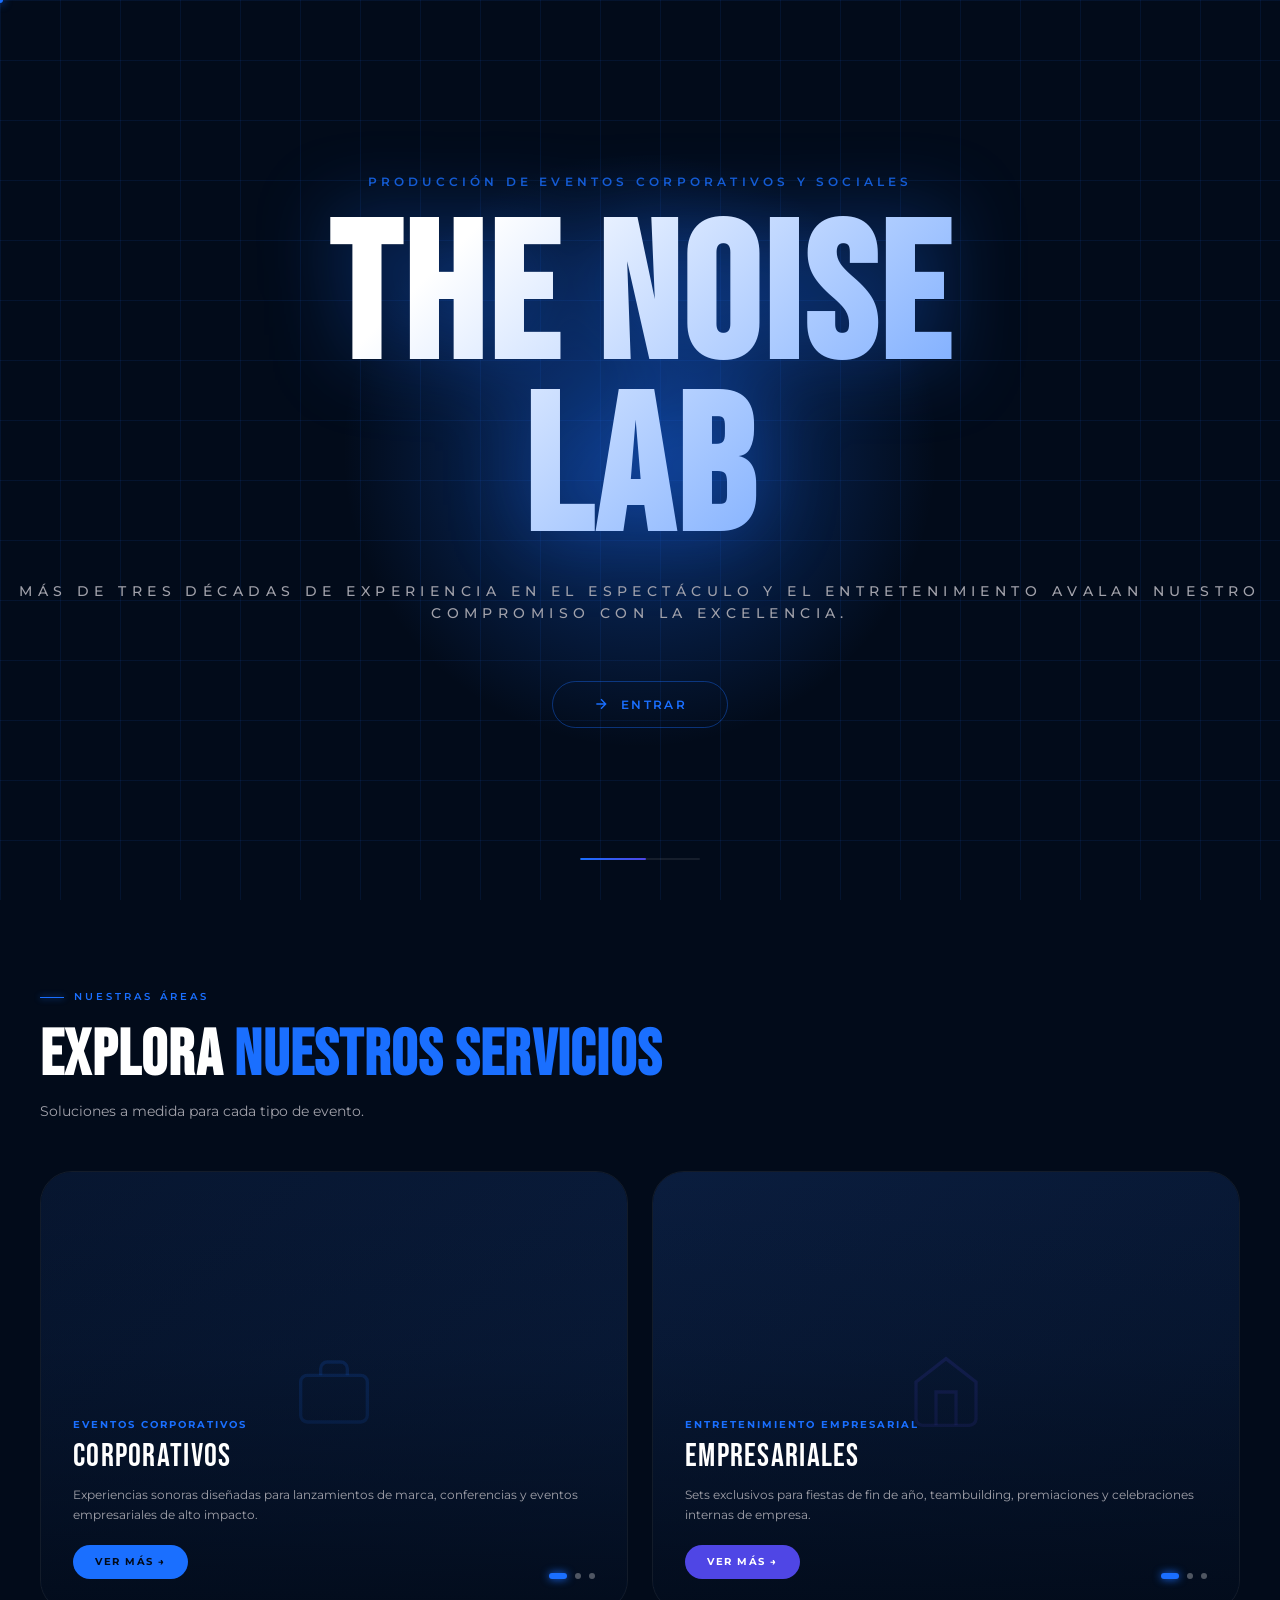
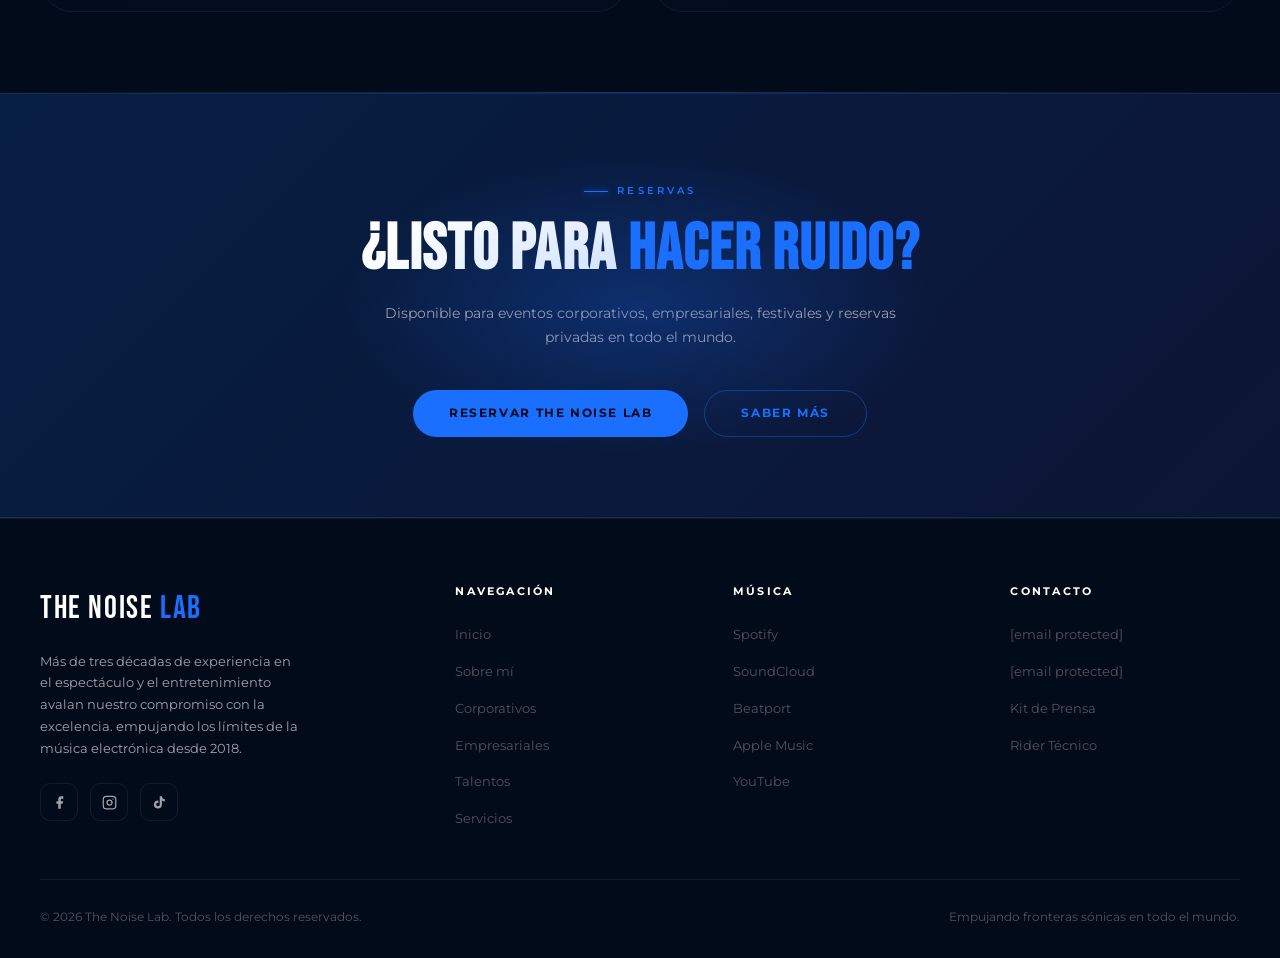
==== commit bc6b152e: "Add files via upload" ====
--- a/index.html
+++ b/index.html
@@ -3,13 +3,12 @@
 <head>
   <meta charset="UTF-8">
   <meta name="viewport" content="width=device-width, initial-scale=1.0">
-  <title>The Noise Lab — DJ · Productor · Organizador de Eventos</title>
+  <title>The Noise Lab — Más de tres décadas de experiencia en el espectáculo y el entretenimiento avalan nuestro compromiso con la excelencia.</title>
   <link rel="icon" href="data:image/svg+xml,<svg xmlns='http://www.w3.org/2000/svg' viewBox='0 0 100 100'><text y='.9em' font-size='90'>🔊</text></svg>">
   <link rel="preconnect" href="https://fonts.googleapis.com">
   <link href="https://fonts.googleapis.com/css2?family=Bebas+Neue&family=Montserrat:wght@300;400;500;600;700;900&display=swap" rel="stylesheet">
-  <link rel="preconnect" href="https://fonts.googleapis.com">
-  <link href="https://fonts.googleapis.com/css2?family=Bebas+Neue&family=Montserrat:wght@300;400;500;600;700;900&display=swap" rel="stylesheet">
   <link rel="stylesheet" href="css/styles.css">
+  <script>if(sessionStorage.getItem('visited')){document.addEventListener('DOMContentLoaded',function(){var s=document.getElementById('splash');if(s){s.style.display='none';}});}</script>
 </head>
 <body>
 
@@ -23,10 +22,11 @@
   <div class="splash-grid"></div>
   <div class="splash-glow"></div>
   <div class="splash-content">
-    <p class="splash-label">Música Electrónica</p>
+    <p class="splash-label">Producción de Eventos Corporativos y Sociales</p>
     <h1 class="splash-title">THE NOISE<br>LAB</h1>
-    <p class="splash-subtitle">DJ · Productor · Organizador de Eventos</p>
-    <button id="splash-enter" class="splash-btn" aria-label="Entrar al sitio" onclick="var s=document.getElementById('splash');if(s){s.style.opacity='0';s.style.transform='scale(1.04)';s.style.pointerEvents='none';setTimeout(function(){s.remove()},800)}">
+    <p class="splash-subtitle">Más de tres décadas de experiencia en el espectáculo y el entretenimiento avalan nuestro compromiso con la excelencia.</p>
+    <button id="splash-enter" class="splash-btn" aria-label="Entrar al sitio"
+      onclick="var s=document.getElementById('splash');if(s){s.style.opacity='0';s.style.transform='scale(1.04)';s.style.pointerEvents='none';setTimeout(function(){s.remove()},800);sessionStorage.setItem('visited','1')}">
       <svg viewBox="0 0 24 24" fill="none" stroke="currentColor" stroke-width="2"><path d="M5 12h14M12 5l7 7-7 7"/></svg>
       Entrar
     </button>
@@ -35,211 +35,139 @@
 </div>
 
 <!-- NAVBAR -->
-<nav id="navbar" role="navigation" aria-label="Main navigation">
+<nav id="navbar" role="navigation" aria-label="Navegación principal">
   <a class="nav-logo" href="index.html">THE NOISE <span>LAB</span></a>
   <ul class="nav-links">
     <li><a href="index.html" class="active">Inicio</a></li>
     <li><a href="about.html">Sobre mí</a></li>
-    <li><a href="music.html">Música</a></li>
-    <li><a href="events.html">Eventos</a></li>
-    <li><a href="gallery.html">Galería</a></li>
+    <li><a href="corporativos.html">Corporativos</a></li>
+    <li><a href="empresariales.html">Empresariales</a></li>
+    <li><a href="talentos.html">Talentos</a></li>
+    <li><a href="servicios.html">Servicios</a></li>
   </ul>
   <a href="booking.html" class="nav-cta">Reservar</a>
-  <button class="nav-hamburger" aria-label="Toggle mobile menu">
+  <button class="nav-hamburger" aria-label="Abrir menú">
     <span></span><span></span><span></span>
   </button>
 </nav>
-
-<!-- MOBILE NAV -->
-<div class="nav-mobile" role="dialog" aria-label="Mobile navigation">
+<div class="nav-mobile" role="dialog" aria-label="Menú móvil">
   <a href="index.html">Inicio</a>
   <a href="about.html">Sobre mí</a>
-  <a href="music.html">Música</a>
-  <a href="events.html">Eventos</a>
-  <a href="gallery.html">Galería</a>
+  <a href="corporativos.html">Corporativos</a>
+  <a href="empresariales.html">Empresariales</a>
+  <a href="talentos.html">Talentos</a>
+  <a href="servicios.html">Servicios</a>
   <a href="booking.html">Reservar</a>
 </div>
 
-<!-- HERO -->
-<section class="hero">
-  <div class="hero-bg">
-    <div class="hero-bg-grid"></div>
-    <div class="hero-bg-glow-1"></div>
-    <div class="hero-bg-glow-2"></div>
-  </div>
+<!-- HERO VIDEO FULL WIDTH -->
+<section class="hero-video-section">
+  <div class="hero-video-bg">
+    <video src="assets/hero.mp4" autoplay muted loop playsinline></video>
+  </div>
+  </div>
+  <div class="hero-video-grid"></div>
+  <div class="hero-video-overlay"></div>
+  <div class="hero-video-content">
+    <div class="container">
+      <div class="hero-video-tag reveal">
+        <span class="hero-video-tag-dot"></span>
+        Disponible para reservas 2026
+      </div>
+      <h1 class="hero-video-title reveal" data-delay="1">
+        <span class="line-1">THE NOISE</span>
+        <span class="line-2">LAB</span>
+      </h1>
+      <p class="hero-video-desc reveal" data-delay="2">
+        Creando paisajes sonoros en la intersección del techno, deep house y la electrónica experimental. Un explorador incansable del sonido, ritmo y atmósfera.
+      </p>
+      <div class="hero-video-btns reveal" data-delay="3">
+        <a href="servicios.html" class="btn btn-primary">Ver Servicios</a>
+        <a href="booking.html" class="btn btn-ghost">Reservar</a>
+      </div>
+    </div>
+  </div>
+</section>
+
+<!-- DUO CAROUSEL: CORPORATIVOS + EMPRESARIALES -->
+<section class="cards-duo">
   <div class="container">
-    <div class="hero-inner">
-      <div class="hero-left">
-        <div class="hero-tag reveal">
-          <span class="hero-tag-dot"></span>
-          Disponible para reservas 2026
-        </div>
-        <h1 class="hero-title reveal" data-delay="1">
-          <span class="line-1">THE NOISE</span>
-          <span class="line-2">LAB</span>
-        </h1>
-        <p class="hero-desc reveal" data-delay="2">
-          Creando paisajes sonoros en la intersección del techno, deep house y la electrónica experimental. Un explorador incansable del sonido, ritmo y atmósfera.
-        </p>
-        <div class="hero-btns reveal" data-delay="3">
-          <a href="music.html" class="btn btn-primary">
-            <svg width="16" height="16" viewBox="0 0 24 24" fill="currentColor"><path d="M12 3v10.55c-.59-.34-1.27-.55-2-.55-2.21 0-4 1.79-4 4s1.79 4 4 4 4-1.79 4-4V7h4V3h-6z"/></svg>
-            Escuchar
-          </a>
-          <a href="booking.html" class="btn btn-ghost">Reservar Show</a>
-        </div>
-        <div class="hero-stats reveal" data-delay="4">
-          <div>
-            <div class="hero-stat-num" data-count="200" data-suffix="+">0</div>
-            <div class="hero-stat-label">Shows Realizados</div>
+    <div class="reveal"><span class="section-tag">Nuestras Áreas</span></div>
+    <h2 class="section-title reveal" data-delay="1">Explora <span>Nuestros Servicios</span></h2>
+    <p class="section-subtitle reveal" data-delay="2">Soluciones a medida para cada tipo de evento.</p>
+
+    <div class="cards-duo-grid">
+
+      <!-- CARD CORPORATIVOS -->
+      <div class="duo-card reveal" data-delay="1">
+        <div class="duo-carousel" id="carousel-corp">
+          <div class="duo-carousel-track" id="track-corp">
+            <div class="duo-carousel-slide placeholder-img" style="background:linear-gradient(135deg,#071630,#0a1d3e)">
+              <svg width="80" height="80" viewBox="0 0 24 24" fill="none" stroke="rgba(26,111,255,.2)" stroke-width="1"><rect x="2" y="7" width="20" height="14" rx="2"/><path d="M16 7V5a2 2 0 00-2-2h-4a2 2 0 00-2 2v2"/></svg>
+            </div>
+            <div class="duo-carousel-slide placeholder-img" style="background:linear-gradient(135deg,#0a1d3e,#071630)">
+              <svg width="80" height="80" viewBox="0 0 24 24" fill="none" stroke="rgba(26,111,255,.2)" stroke-width="1"><path d="M17 21v-2a4 4 0 00-4-4H5a4 4 0 00-4 4v2"/><circle cx="9" cy="7" r="4"/><path d="M23 21v-2a4 4 0 00-3-3.87M16 3.13a4 4 0 010 7.75"/></svg>
+            </div>
+            <div class="duo-carousel-slide placeholder-img" style="background:linear-gradient(135deg,#051428,#071630)">
+              <svg width="80" height="80" viewBox="0 0 24 24" fill="none" stroke="rgba(26,111,255,.2)" stroke-width="1"><polyline points="22 12 18 12 15 21 9 3 6 12 2 12"/></svg>
+            </div>
           </div>
-          <div>
-            <div class="hero-stat-num" data-count="40" data-suffix="+">0</div>
-            <div class="hero-stat-label">Países</div>
+        </div>
+        <div class="duo-card-overlay"></div>
+        <button class="duo-card-arrow prev" onclick="moveCarousel('corp',-1)" aria-label="Anterior">
+          <svg viewBox="0 0 24 24" fill="none" stroke="currentColor" stroke-width="2"><polyline points="15 18 9 12 15 6"/></svg>
+        </button>
+        <button class="duo-card-arrow next" onclick="moveCarousel('corp',1)" aria-label="Siguiente">
+          <svg viewBox="0 0 24 24" fill="none" stroke="currentColor" stroke-width="2"><polyline points="9 18 15 12 9 6"/></svg>
+        </button>
+        <div class="duo-card-info">
+          <div class="duo-card-tag">Eventos Corporativos</div>
+          <div class="duo-card-title">Corporativos</div>
+          <div class="duo-card-desc">Experiencias sonoras diseñadas para lanzamientos de marca, conferencias y eventos empresariales de alto impacto.</div>
+          <a href="corporativos.html" class="btn btn-primary btn-sm">Ver más →</a>
+        </div>
+        <div class="duo-carousel-dots" id="dots-corp">
+          <button class="duo-dot active" onclick="goToSlide('corp',0)"></button>
+          <button class="duo-dot" onclick="goToSlide('corp',1)"></button>
+          <button class="duo-dot" onclick="goToSlide('corp',2)"></button>
+        </div>
+      </div>
+
+      <!-- CARD EMPRESARIALES -->
+      <div class="duo-card reveal" data-delay="2">
+        <div class="duo-carousel" id="carousel-emp">
+          <div class="duo-carousel-track" id="track-emp">
+            <div class="duo-carousel-slide placeholder-img" style="background:linear-gradient(135deg,#0a1d3e,#071630)">
+              <svg width="80" height="80" viewBox="0 0 24 24" fill="none" stroke="rgba(79,70,229,.2)" stroke-width="1"><path d="M3 9l9-7 9 7v11a2 2 0 01-2 2H5a2 2 0 01-2-2z"/><polyline points="9 22 9 12 15 12 15 22"/></svg>
+            </div>
+            <div class="duo-carousel-slide placeholder-img" style="background:linear-gradient(135deg,#071630,#0a1d3e)">
+              <svg width="80" height="80" viewBox="0 0 24 24" fill="none" stroke="rgba(79,70,229,.2)" stroke-width="1"><rect x="1" y="3" width="15" height="13"/><polygon points="16 8 20 8 23 11 23 16 16 16 16 8"/><circle cx="5.5" cy="18.5" r="2.5"/><circle cx="18.5" cy="18.5" r="2.5"/></svg>
+            </div>
+            <div class="duo-carousel-slide placeholder-img" style="background:linear-gradient(135deg,#051428,#0a1d3e)">
+              <svg width="80" height="80" viewBox="0 0 24 24" fill="none" stroke="rgba(79,70,229,.2)" stroke-width="1"><circle cx="12" cy="12" r="10"/><polygon points="10 8 16 12 10 16 10 8"/></svg>
+            </div>
           </div>
-          <div>
-            <div class="hero-stat-num" data-count="15" data-suffix="">0</div>
-            <div class="hero-stat-label">Lanzamientos</div>
-          </div>
-        </div>
-      </div>
-
-      <div class="hero-visual reveal reveal-right" data-delay="2">
-        <div class="hero-media-frame">
-          <div class="hero-media-placeholder">
-            <div class="hero-media-icon">
-              <svg width="56" height="56" viewBox="0 0 24 24" fill="none" stroke="currentColor" stroke-width="1.2" opacity=".5">
-                <polygon points="23 7 16 12 23 17 23 7"/>
-                <rect x="1" y="5" width="15" height="14" rx="2" ry="2"/>
-              </svg>
-              <p style="font-size:.75rem;font-weight:600;letter-spacing:.1em;text-transform:uppercase;color:rgba(255,255,255,.4);margin-top:1rem">Video / Imagen</p>
-              <p style="font-size:.62rem;opacity:.35;margin-top:.4rem">Reemplaza el src en el HTML</p>
-            </div>
-            <div class="sound-wave" aria-hidden="true" style="position:absolute;bottom:1.5rem;left:50%;transform:translateX(-50%)">
-              <div class="wave-bar"></div><div class="wave-bar"></div><div class="wave-bar"></div>
-              <div class="wave-bar"></div><div class="wave-bar"></div><div class="wave-bar"></div>
-              <div class="wave-bar"></div><div class="wave-bar"></div><div class="wave-bar"></div>
-              <div class="wave-bar"></div><div class="wave-bar"></div><div class="wave-bar"></div>
-            </div>
-          </div>
-          <!-- IMAGEN: <img src="foto.jpg" style="width:100%;height:100%;object-fit:cover;border-radius:inherit"> -->
-          <!-- VIDEO:  <video src="clip.mp4" autoplay muted loop playsinline style="width:100%;height:100%;object-fit:cover;border-radius:inherit"></video> -->
-        </div>
-      </div>
-    </div>
-  </div>
-</section>
-
-<div class="divider"></div>
-
-<!-- FEATURED TRACKS -->
-<section class="section tracks-section">
-  <div class="container">
-    <div class="reveal"><span class="section-tag">Featured Música</span></div>
-    <div style="display:flex; justify-content:space-between; align-items:flex-end; flex-wrap:wrap; gap:1rem;">
-      <h2 class="section-title reveal" data-delay="1">Latest <span>Lanzamientos</span></h2>
-      <a href="music.html" class="btn btn-ghost btn-sm reveal" data-delay="2">Ver Todo</a>
-    </div>
-    <div class="tracks-grid">
-      <div class="track-card reveal" data-delay="1">
-        <div class="track-cover" style="background:linear-gradient(135deg,#1a6fff22,#4f46e522)">
-          <span style="color:var(--neon-blue)">▲</span>
-        </div>
-        <div class="track-info">
-          <div class="track-name">Subsystem Protocol</div>
-          <div class="track-meta">Mezcla Original · 2026</div>
-        </div>
-        <button class="track-play" aria-label="Play Subsystem Protocol">
-          <svg viewBox="0 0 24 24" fill="currentColor"><path d="M8 5v14l11-7z"/></svg>
-        </button>
-      </div>
-      <div class="track-card reveal" data-delay="2">
-        <div class="track-cover" style="background:linear-gradient(135deg,#4f46e522,#818cf822)">
-          <span style="color:var(--neon-purple)">◆</span>
-        </div>
-        <div class="track-info">
-          <div class="track-name">Dark Matter EP</div>
-          <div class="track-meta">EP · 2025</div>
-        </div>
-        <button class="track-play" aria-label="Play Dark Matter EP">
-          <svg viewBox="0 0 24 24" fill="currentColor"><path d="M8 5v14l11-7z"/></svg>
-        </button>
-      </div>
-      <div class="track-card reveal" data-delay="3">
-        <div class="track-cover" style="background:linear-gradient(135deg,#1a6fff15,#00ffaa22)">
-          <span style="color:#00ffaa">●</span>
-        </div>
-        <div class="track-info">
-          <div class="track-name">Resonance Fields</div>
-          <div class="track-meta">Remix · 2025</div>
-        </div>
-        <button class="track-play" aria-label="Play Resonance Fields">
-          <svg viewBox="0 0 24 24" fill="currentColor"><path d="M8 5v14l11-7z"/></svg>
-        </button>
-      </div>
-      <div class="track-card reveal" data-delay="4">
-        <div class="track-cover" style="background:linear-gradient(135deg,#818cf822,#4f46e522)">
-          <span style="color:var(--neon-pink)">■</span>
-        </div>
-        <div class="track-info">
-          <div class="track-name">Temporal Drift</div>
-          <div class="track-meta">Mezcla Original · 2025</div>
-        </div>
-        <button class="track-play" aria-label="Play Temporal Drift">
-          <svg viewBox="0 0 24 24" fill="currentColor"><path d="M8 5v14l11-7z"/></svg>
-        </button>
-      </div>
-    </div>
-  </div>
-</section>
-
-<div class="divider"></div>
-
-<!-- UPCOMING SHOWS -->
-<section class="section shows-section">
-  <div class="container">
-    <div class="reveal"><span class="section-tag">Fechas de Gira</span></div>
-    <div style="display:flex; justify-content:space-between; align-items:flex-end; flex-wrap:wrap; gap:1rem;">
-      <h2 class="section-title reveal" data-delay="1">Próximos <span>Shows</span></h2>
-      <a href="events.html" class="btn btn-ghost btn-sm reveal" data-delay="2">All Eventos</a>
-    </div>
-    <div class="shows-list">
-      <div class="show-item reveal" data-delay="1">
-        <div class="show-date">APR 12<span>Saturday · 2026</span></div>
-        <div>
-          <div class="show-name">SUBSYSTEM 018</div>
-          <div class="show-venue">Tresor, Berlin, Germany</div>
-        </div>
-        <span class="show-tag sold-out">Agotado</span>
-        <a href="booking.html" class="btn btn-ghost btn-sm">Info</a>
-      </div>
-      <div class="show-item reveal" data-delay="2">
-        <div class="show-date">MAY 03<span>Saturday · 2026</span></div>
-        <div>
-          <div class="show-name">Ultra Música Festival</div>
-          <div class="show-venue">Bayfront Park, Miami, USA</div>
-        </div>
-        <span class="show-tag available">Entradas</span>
-        <a href="booking.html" class="btn btn-primary btn-sm">Comprar</a>
-      </div>
-      <div class="show-item reveal" data-delay="3">
-        <div class="show-date">MAY 24<span>Saturday · 2026</span></div>
-        <div>
-          <div class="show-name">Fabric London — Room 1</div>
-          <div class="show-venue">Fabric, London, UK</div>
-        </div>
-        <span class="show-tag available">Entradas</span>
-        <a href="booking.html" class="btn btn-primary btn-sm">Comprar</a>
-      </div>
-      <div class="show-item reveal" data-delay="4">
-        <div class="show-date">JUN 14<span>Saturday · 2026</span></div>
-        <div>
-          <div class="show-name">Awakenings Festival</div>
-          <div class="show-venue">Spaarnwoude, Amsterdam, NL</div>
-        </div>
-        <span class="show-tag soon">Próximamente</span>
-        <a href="booking.html" class="btn btn-ghost btn-sm">Notificar</a>
-      </div>
+        </div>
+        <div class="duo-card-overlay"></div>
+        <button class="duo-card-arrow prev" onclick="moveCarousel('emp',-1)" aria-label="Anterior">
+          <svg viewBox="0 0 24 24" fill="none" stroke="currentColor" stroke-width="2"><polyline points="15 18 9 12 15 6"/></svg>
+        </button>
+        <button class="duo-card-arrow next" onclick="moveCarousel('emp',1)" aria-label="Siguiente">
+          <svg viewBox="0 0 24 24" fill="none" stroke="currentColor" stroke-width="2"><polyline points="9 18 15 12 9 6"/></svg>
+        </button>
+        <div class="duo-card-info">
+          <div class="duo-card-tag">Entretenimiento Empresarial</div>
+          <div class="duo-card-title">Empresariales</div>
+          <div class="duo-card-desc">Sets exclusivos para fiestas de fin de año, teambuilding, premiaciones y celebraciones internas de empresa.</div>
+          <a href="empresariales.html" class="btn btn-purple btn-sm">Ver más →</a>
+        </div>
+        <div class="duo-carousel-dots" id="dots-emp">
+          <button class="duo-dot active" onclick="goToSlide('emp',0)"></button>
+          <button class="duo-dot" onclick="goToSlide('emp',1)"></button>
+          <button class="duo-dot" onclick="goToSlide('emp',2)"></button>
+        </div>
+      </div>
+
     </div>
   </div>
 </section>
@@ -249,10 +177,10 @@
 <!-- CTA BAND -->
 <section class="cta-band">
   <div class="container">
-    <span class="section-tag" style="justify-content:center">Reservass</span>
+    <span class="section-tag" style="justify-content:center">Reservas</span>
     <h2 class="section-title reveal">¿Listo para <span>Hacer Ruido?</span></h2>
     <p class="section-subtitle reveal" data-delay="1">
-      Disponible para noches de club, festivales, eventos corporativos y reservas privadas en todo el mundo. Creemos una experiencia inolvidable.
+      Disponible para eventos corporativos, empresariales, festivales y reservas privadas en todo el mundo.
     </p>
     <div class="btn-row reveal" data-delay="2">
       <a href="booking.html" class="btn btn-primary">Reservar The Noise Lab</a>
@@ -267,19 +195,16 @@
     <div class="footer-grid">
       <div>
         <div class="footer-logo">THE NOISE <span>LAB</span></div>
-        <p class="footer-desc">DJ · Productor · Organizador de Eventos pushing the boundaries of electronic music since 2018.</p>
+        <p class="footer-desc">Más de tres décadas de experiencia en el espectáculo y el entretenimiento avalan nuestro compromiso con la excelencia. empujando los límites de la música electrónica desde 2018.</p>
         <div class="footer-socials">
+          <a href="#" class="social-btn" aria-label="Facebook">
+            <svg viewBox="0 0 24 24" fill="currentColor"><path d="M18 2h-3a5 5 0 00-5 5v3H7v4h3v8h4v-8h3l1-4h-4V7a1 1 0 011-1h3z"/></svg>
+          </a>
           <a href="#" class="social-btn" aria-label="Instagram">
             <svg viewBox="0 0 24 24" fill="none" stroke="currentColor" stroke-width="2"><rect x="2" y="2" width="20" height="20" rx="5"/><circle cx="12" cy="12" r="4"/><circle cx="17.5" cy="6.5" r="1" fill="currentColor" stroke="none"/></svg>
           </a>
-          <a href="#" class="social-btn" aria-label="SoundCloud">
-            <svg viewBox="0 0 24 24" fill="currentColor"><path d="M1 13.5C1 15.4 2.6 17 4.5 17H18a4 4 0 000-8 4.5 4.5 0 00-8.5 1.5A3 3 0 001 13.5z"/></svg>
-          </a>
-          <a href="#" class="social-btn" aria-label="YouTube">
-            <svg viewBox="0 0 24 24" fill="currentColor"><path d="M21.6 7.2s-.2-1.4-.9-2c-.8-.9-1.8-.9-2.2-.9C16 4.1 12 4.1 12 4.1s-4 0-6.5.2c-.4 0-1.4 0-2.2.9-.7.6-.9 2-.9 2S2.1 8.8 2.1 10.4v1.5c0 1.6.2 3.2.2 3.2s.2 1.4.9 2c.8.9 1.9.8 2.4.9C7.1 18 12 18 12 18s4 0 6.5-.3c.4 0 1.4 0 2.2-.9.7-.6.9-2 .9-2s.2-1.6.2-3.2v-1.5c0-1.6-.2-3.2-.2-3.2zM10 14.6V9.4l5.5 2.6-5.5 2.6z"/></svg>
-          </a>
-          <a href="#" class="social-btn" aria-label="Spotify">
-            <svg viewBox="0 0 24 24" fill="currentColor"><path d="M12 2C6.48 2 2 6.48 2 12s4.48 10 10 10 10-4.48 10-10S17.52 2 12 2zm4.64 14.36c-.2.32-.61.42-.93.22-2.55-1.56-5.76-1.91-9.53-1.05-.37.09-.73-.14-.82-.5-.09-.37.14-.73.5-.82 4.13-.94 7.67-.53 10.52 1.21.32.2.42.61.22.93zm1.24-2.76c-.25.4-.78.52-1.18.27-2.92-1.79-7.37-2.31-10.82-1.26-.45.13-.92-.12-1.05-.57-.13-.45.12-.92.57-1.05 3.95-1.2 8.85-.62 12.21 1.43.4.25.52.78.27 1.18zm.11-2.87c-3.5-2.08-9.28-2.27-12.62-1.26-.54.16-1.1-.14-1.27-.68-.16-.54.14-1.1.68-1.27 3.84-1.17 10.22-.94 14.26 1.45.49.29.65.91.36 1.4-.29.49-.91.65-1.4.36z"/></svg>
+          <a href="#" class="social-btn" aria-label="TikTok">
+            <svg viewBox="0 0 24 24" fill="currentColor"><path d="M19.59 6.69a4.83 4.83 0 01-3.77-4.25V2h-3.45v13.67a2.89 2.89 0 01-2.88 2.5 2.89 2.89 0 01-2.89-2.89 2.89 2.89 0 012.89-2.89c.28 0 .54.04.79.1V9.01a6.27 6.27 0 00-.79-.05 6.34 6.34 0 00-6.34 6.34 6.34 6.34 0 006.34 6.34 6.34 6.34 0 006.33-6.34V8.69a8.18 8.18 0 004.78 1.52V6.76a4.85 4.85 0 01-1.01-.07z"/></svg>
           </a>
         </div>
       </div>
@@ -288,10 +213,10 @@
         <ul>
           <li><a href="index.html">Inicio</a></li>
           <li><a href="about.html">Sobre mí</a></li>
-          <li><a href="music.html">Música</a></li>
-          <li><a href="events.html">Eventos</a></li>
-          <li><a href="gallery.html">Galería</a></li>
-          <li><a href="booking.html">Reservas</a></li>
+          <li><a href="corporativos.html">Corporativos</a></li>
+          <li><a href="empresariales.html">Empresariales</a></li>
+          <li><a href="talentos.html">Talentos</a></li>
+          <li><a href="servicios.html">Servicios</a></li>
         </ul>
       </div>
       <div class="footer-col">
@@ -300,27 +225,41 @@
           <li><a href="#">Spotify</a></li>
           <li><a href="#">SoundCloud</a></li>
           <li><a href="#">Beatport</a></li>
-          <li><a href="#">Apple Música</a></li>
+          <li><a href="#">Apple Music</a></li>
           <li><a href="#">YouTube</a></li>
         </ul>
       </div>
       <div class="footer-col">
         <h4>Contacto</h4>
         <ul>
-          <li><a href="/cdn-cgi/l/email-protection#b0d2dfdfdbd9ded7c3f0c4d8d5dedfd9c3d5dcd1d29ed3dfdd"><span class="__cf_email__" data-cfemail="9cfef3f3f7f5f2fbefdce8f4f9f2f3f5eff9f0fdfeb2fff3f1">[email&#160;protected]</span></a></li>
-          <li><a href="/cdn-cgi/l/email-protection#b9c9cbdccacaf9cdd1dcd7d6d0cadcd5d8db97dad6d4"><span class="__cf_email__" data-cfemail="1f6f6d7a6c6c5f6b777a7170766c7a737e7d317c7072">[email&#160;protected]</span></a></li>
+          <li><a href="/cdn-cgi/l/email-protection#2a4845454143444d596a5e424f444543594f464b4804494547"><span class="__cf_email__" data-cfemail="f89a97979391969f8bb88c909d9697918b9d94999ad69b9795">[email&#160;protected]</span></a></li>
+          <li><a href="/cdn-cgi/l/email-protection#0f7f7d6a7c7c4f7b676a6160667c6a636e6d216c6062"><span class="__cf_email__" data-cfemail="52222037212112263a373c3d3b21373e33307c313d3f">[email&#160;protected]</span></a></li>
           <li><a href="#">Kit de Prensa</a></li>
           <li><a href="#">Rider Técnico</a></li>
         </ul>
       </div>
     </div>
     <div class="footer-bottom">
-      <span>© 2026 The Noise Lab. All los derechos reservados.</span>
+      <span>© 2026 The Noise Lab. Todos los derechos reservados.</span>
       <span>Empujando fronteras sónicas en todo el mundo.</span>
     </div>
   </div>
 </footer>
-</div>
-  <script src="js/script.js"></script>
-</body>
-</html>+
+<script data-cfasync="false" src="/cdn-cgi/scripts/5c5dd728/cloudflare-static/email-decode.min.js"></script><script src="js/script.js"></script>
+<script>
+// Carrusel dos columnas
+var carousels = {};
+function initCarousel(id, total) {
+  carousels[id] = { current: 0, total: total };
+}
+function updateCarousel(id) {
+  var c = carousels[id]; if (!c) return;
+  var track = document.getElementById('track-' + id);
+  if (track) track.style.transform = 'translateX(-' + (c.current * 100) + '%)';
+  var dots = document.querySelectorAll('#dots-' + id + ' .duo-dot');
+  dots.forEach(function(d, i) { d.classList.toggle('active', i === c.current); });
+}
+function moveCarousel(id, dir) {
+  var c = carousels[id]; if (!c) return;
+  c.cur
--- a/css/styles.css
+++ b/css/styles.css
@@ -679,4 +679,117 @@
   display: flex; align-items: center; justify-content: center;
   position: relative;
 }
-.hero-media-icon { text-align: center; color: var(--text-secondary); }+.hero-media-icon { text-align: center; color: var(--text-secondary); }
+/* ── HERO VIDEO (full-width) ──────────────────────────────── */
+.hero-video-section {
+  position: relative; width: 100%; height: 100vh; min-height: 600px;
+  overflow: hidden; display: flex; align-items: flex-end;
+}
+.hero-video-bg {
+  position: absolute; inset: 0; z-index: 0;
+  background: linear-gradient(180deg, var(--bg-0) 0%, var(--bg-2) 100%);
+}
+.hero-video-bg video,
+.hero-video-bg img {
+  width: 100%; height: 100%; object-fit: cover;
+  position: absolute; inset: 0; opacity: .75;
+}
+.hero-video-overlay {
+  position: absolute; inset: 0; z-index: 1;
+  background: linear-gradient(to top, rgba(2,11,26,.95) 0%, rgba(2,11,26,.3) 50%, rgba(2,11,26,.1) 100%);
+}
+.hero-video-grid {
+  position: absolute; inset: 0; z-index: 1;
+  background-image: linear-gradient(rgba(26,111,255,.05) 1px, transparent 1px),
+                    linear-gradient(90deg, rgba(26,111,255,.05) 1px, transparent 1px);
+  background-size: 80px 80px;
+}
+.hero-video-content {
+  position: relative; z-index: 2;
+  width: 100%; padding: 0 0 5rem;
+}
+.hero-video-tag {
+  display: inline-flex; align-items: center; gap: .6rem;
+  padding: .4rem 1rem; border: 1px solid var(--border-glow); border-radius: 100px;
+  font-size: .65rem; font-weight: 600; letter-spacing: .25em; text-transform: uppercase;
+  color: var(--neon-blue); margin-bottom: 1.5rem; background: var(--neon-blue-dim);
+}
+.hero-video-tag-dot { width: 5px; height: 5px; background: var(--neon-blue); border-radius: 50%; animation: blink 1.5s ease-in-out infinite; }
+.hero-video-title {
+  font-family: var(--ff-head);
+  font-size: clamp(4rem, 10vw, 9rem);
+  line-height: .9; letter-spacing: .02em; margin-bottom: 1.25rem;
+}
+.hero-video-title .line-1 { display: block; color: var(--text-primary); }
+.hero-video-title .line-2 {
+  display: block;
+  background: linear-gradient(135deg, var(--neon-blue) 0%, var(--neon-purple) 100%);
+  -webkit-background-clip: text; -webkit-text-fill-color: transparent; background-clip: text;
+  filter: drop-shadow(0 0 20px rgba(26,111,255,.4));
+}
+.hero-video-desc { font-size: .95rem; color: var(--text-secondary); max-width: 560px; margin-bottom: 2rem; line-height: 1.7; }
+.hero-video-btns { display: flex; gap: 1rem; flex-wrap: wrap; }
+.hero-video-placeholder {
+  position: absolute; inset: 0; display: flex; flex-direction: column;
+  align-items: center; justify-content: center; gap: 1rem;
+  color: rgba(255,255,255,.25); font-size: .75rem; font-weight: 600;
+  letter-spacing: .15em; text-transform: uppercase;
+}
+
+/* ── CARRUSEL DOS COLUMNAS ───────────────────────────────── */
+.cards-duo { padding: 5rem 0; background: var(--bg-0); }
+.cards-duo-grid { display: grid; grid-template-columns: 1fr 1fr; gap: 1.5rem; margin-top: 3rem; }
+.duo-card {
+  position: relative; border-radius: var(--radius-xl); overflow: hidden;
+  aspect-ratio: 4/3; cursor: pointer; border: 1px solid var(--border);
+  transition: var(--transition);
+}
+.duo-card:hover { border-color: var(--border-glow); transform: translateY(-6px); box-shadow: 0 30px 60px rgba(0,0,0,.5); }
+.duo-card-bg {
+  position: absolute; inset: 0;
+  display: flex; align-items: center; justify-content: center;
+  font-family: var(--ff-head); font-size: 8rem; letter-spacing: .05em;
+  color: rgba(255,255,255,.04); transition: transform .6s ease;
+}
+.duo-card:hover .duo-card-bg { transform: scale(1.05); }
+.duo-card-overlay {
+  position: absolute; inset: 0;
+  background: linear-gradient(to top, rgba(2,11,26,.92) 0%, rgba(2,11,26,.2) 60%, transparent 100%);
+}
+/* Carrusel interior */
+.duo-carousel { position: absolute; inset: 0; }
+.duo-carousel-track { display: flex; height: 100%; transition: transform .6s ease; }
+.duo-carousel-slide {
+  min-width: 100%; height: 100%;
+  display: flex; align-items: center; justify-content: center;
+  font-family: var(--ff-head); font-size: 6rem; color: rgba(255,255,255,.06);
+}
+.duo-carousel-slide.placeholder-img {
+  background: var(--bg-card);
+}
+.duo-card-info { position: absolute; bottom: 0; left: 0; right: 0; padding: 2rem; z-index: 2; }
+.duo-card-tag { font-size: .62rem; font-weight: 700; letter-spacing: .2em; text-transform: uppercase; color: var(--neon-blue); margin-bottom: .5rem; }
+.duo-card-title { font-family: var(--ff-head); font-size: 2rem; letter-spacing: .04em; line-height: 1; margin-bottom: .75rem; }
+.duo-card-desc { font-size: .78rem; color: var(--text-secondary); line-height: 1.6; margin-bottom: 1.25rem; }
+.duo-carousel-dots { display: flex; gap: .5rem; position: absolute; bottom: 2rem; right: 2rem; z-index: 3; }
+.duo-dot { width: 6px; height: 6px; border-radius: 50%; background: rgba(255,255,255,.3); cursor: pointer; transition: var(--transition-fast); border: none; padding: 0; }
+.duo-dot.active { background: var(--neon-blue); box-shadow: 0 0 8px var(--neon-blue); width: 18px; border-radius: 3px; }
+.duo-card-arrow {
+  position: absolute; top: 50%; transform: translateY(-50%);
+  width: 36px; height: 36px; border-radius: 50%;
+  background: rgba(0,0,0,.5); backdrop-filter: blur(8px);
+  border: 1px solid var(--border); color: #fff; z-index: 3;
+  display: flex; align-items: center; justify-content: center;
+  transition: var(--transition-fast); cursor: pointer;
+  opacity: 0;
+}
+.duo-card:hover .duo-card-arrow { opacity: 1; }
+.duo-card-arrow:hover { border-color: var(--neon-blue); color: var(--neon-blue); }
+.duo-card-arrow.prev { left: 1rem; }
+.duo-card-arrow.next { right: 1rem; }
+.duo-card-arrow svg { width: 16px; height: 16px; }
+
+@media (max-width: 768px) {
+  .cards-duo-grid { grid-template-columns: 1fr; }
+  .hero-video-title { font-size: clamp(3rem, 12vw, 5rem); }
+}
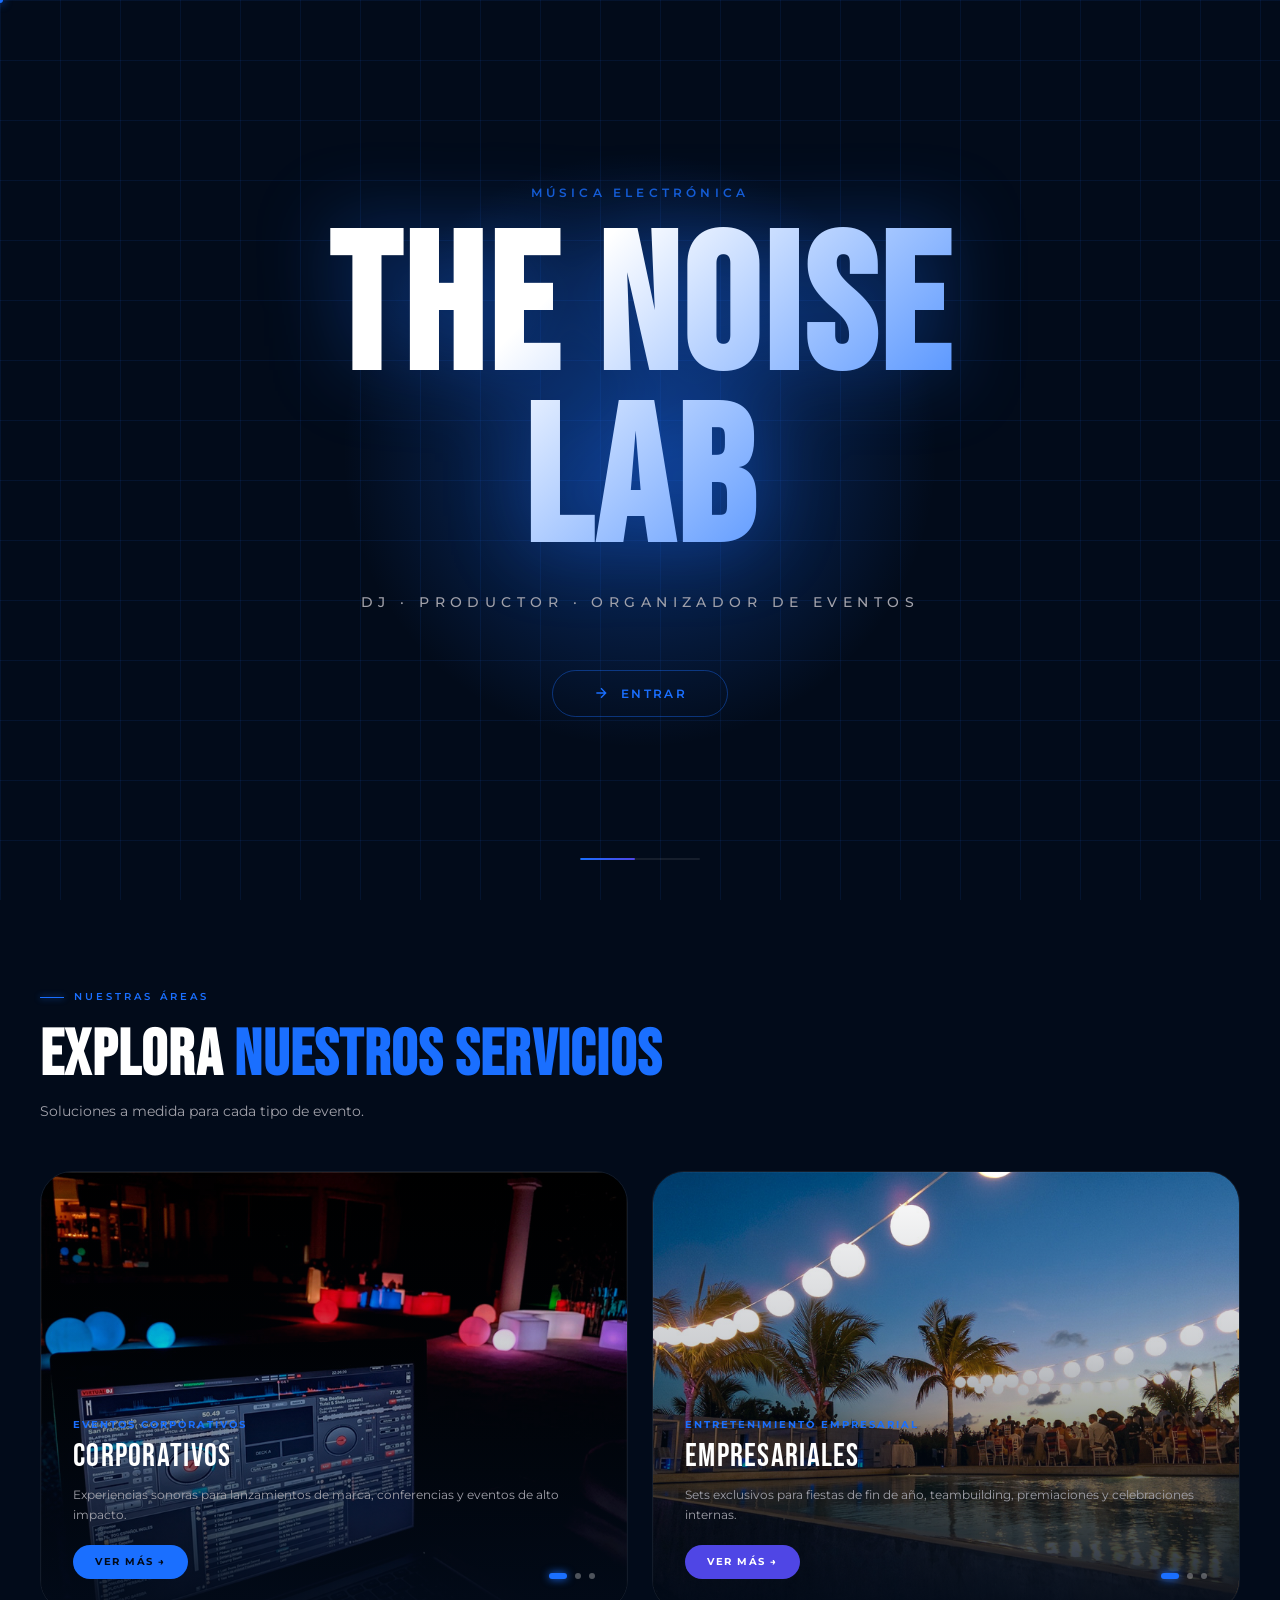
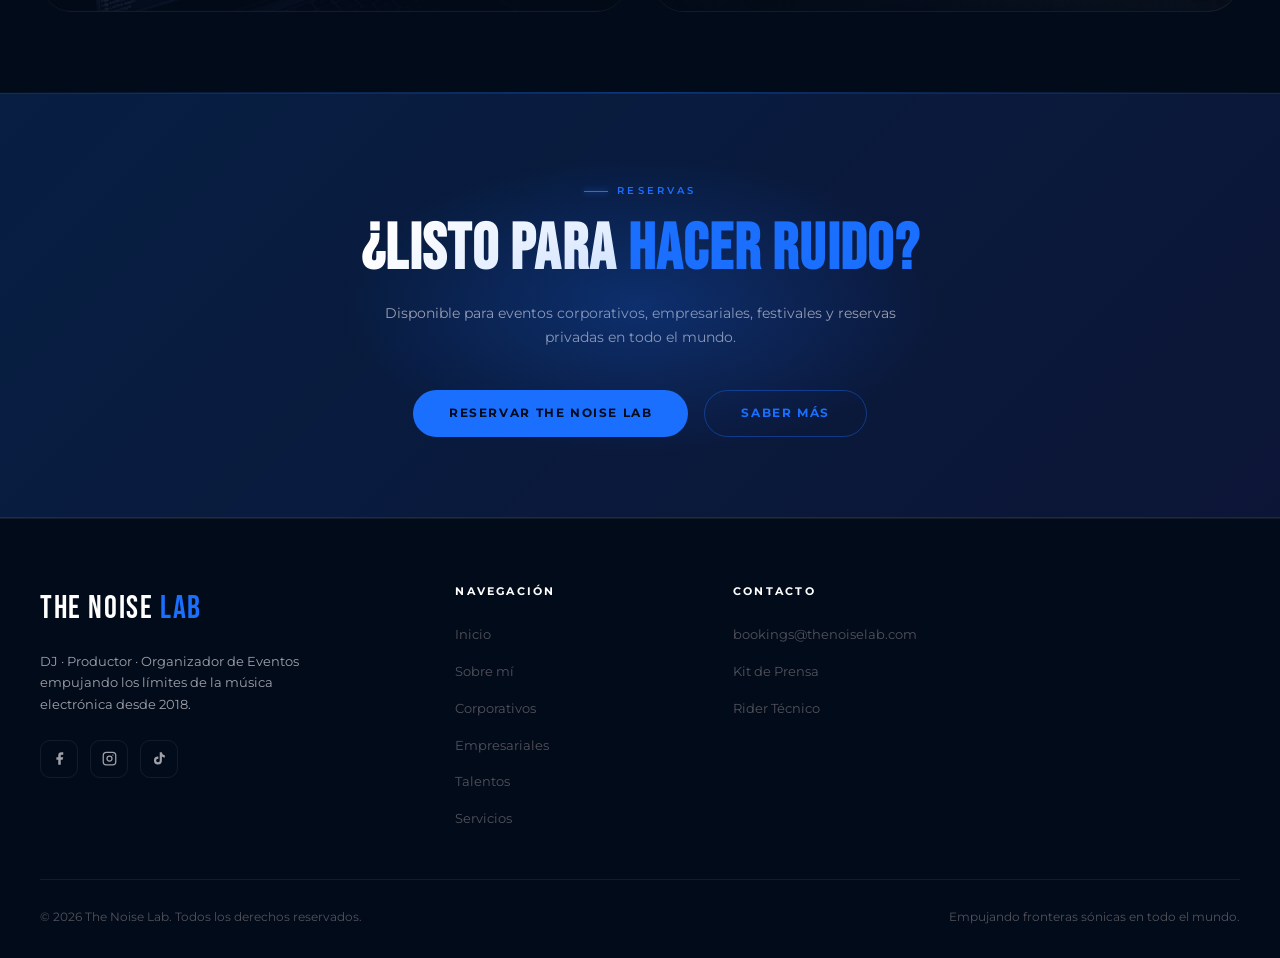
==== commit 1fbc2630: "Add files via upload" ====
--- a/index.html
+++ b/index.html
@@ -3,15 +3,14 @@
 <head>
   <meta charset="UTF-8">
   <meta name="viewport" content="width=device-width, initial-scale=1.0">
-  <title>The Noise Lab — Más de tres décadas de experiencia en el espectáculo y el entretenimiento avalan nuestro compromiso con la excelencia.</title>
+  <title>The Noise Lab — DJ · Productor · Organizador de Eventos</title>
   <link rel="icon" href="data:image/svg+xml,<svg xmlns='http://www.w3.org/2000/svg' viewBox='0 0 100 100'><text y='.9em' font-size='90'>🔊</text></svg>">
   <link rel="preconnect" href="https://fonts.googleapis.com">
   <link href="https://fonts.googleapis.com/css2?family=Bebas+Neue&family=Montserrat:wght@300;400;500;600;700;900&display=swap" rel="stylesheet">
   <link rel="stylesheet" href="css/styles.css">
-  <script>if(sessionStorage.getItem('visited')){document.addEventListener('DOMContentLoaded',function(){var s=document.getElementById('splash');if(s){s.style.display='none';}});}</script>
+  <script>if(sessionStorage.getItem('visited')){document.addEventListener('DOMContentLoaded',function(){var s=document.getElementById('splash');if(s)s.style.display='none';});}</script>
 </head>
 <body>
-
 <div id="cursor-dot"></div>
 <div id="cursor-ring"></div>
 <div id="page-transition"></div>
@@ -22,11 +21,11 @@
   <div class="splash-grid"></div>
   <div class="splash-glow"></div>
   <div class="splash-content">
-    <p class="splash-label">Producción de Eventos Corporativos y Sociales</p>
+    <p class="splash-label">Música Electrónica</p>
     <h1 class="splash-title">THE NOISE<br>LAB</h1>
-    <p class="splash-subtitle">Más de tres décadas de experiencia en el espectáculo y el entretenimiento avalan nuestro compromiso con la excelencia.</p>
+    <p class="splash-subtitle">DJ · Productor · Organizador de Eventos</p>
     <button id="splash-enter" class="splash-btn" aria-label="Entrar al sitio"
-      onclick="var s=document.getElementById('splash');if(s){s.style.opacity='0';s.style.transform='scale(1.04)';s.style.pointerEvents='none';setTimeout(function(){s.remove()},800);sessionStorage.setItem('visited','1')}">
+      onclick="var s=document.getElementById('splash');if(s){s.style.opacity='0';s.style.transform='scale(1.04)';s.style.pointerEvents='none';sessionStorage.setItem('visited','1');setTimeout(function(){s.remove()},800)}">
       <svg viewBox="0 0 24 24" fill="none" stroke="currentColor" stroke-width="2"><path d="M5 12h14M12 5l7 7-7 7"/></svg>
       Entrar
     </button>
@@ -46,9 +45,7 @@
     <li><a href="servicios.html">Servicios</a></li>
   </ul>
   <a href="booking.html" class="nav-cta">Reservar</a>
-  <button class="nav-hamburger" aria-label="Abrir menú">
-    <span></span><span></span><span></span>
-  </button>
+  <button class="nav-hamburger" aria-label="Abrir menú"><span></span><span></span><span></span></button>
 </nav>
 <div class="nav-mobile" role="dialog" aria-label="Menú móvil">
   <a href="index.html">Inicio</a>
@@ -65,7 +62,6 @@
   <div class="hero-video-bg">
     <video src="assets/hero.mp4" autoplay muted loop playsinline></video>
   </div>
-  </div>
   <div class="hero-video-grid"></div>
   <div class="hero-video-overlay"></div>
   <div class="hero-video-content">
@@ -79,7 +75,7 @@
         <span class="line-2">LAB</span>
       </h1>
       <p class="hero-video-desc reveal" data-delay="2">
-        Creando paisajes sonoros en la intersección del techno, deep house y la electrónica experimental. Un explorador incansable del sonido, ritmo y atmósfera.
+        Creando paisajes sonoros en la intersección del techno, deep house y la electrónica experimental.
       </p>
       <div class="hero-video-btns reveal" data-delay="3">
         <a href="servicios.html" class="btn btn-primary">Ver Servicios</a>
@@ -89,82 +85,81 @@
   </div>
 </section>
 
-<!-- DUO CAROUSEL: CORPORATIVOS + EMPRESARIALES -->
+<!-- DUO CAROUSEL -->
 <section class="cards-duo">
   <div class="container">
     <div class="reveal"><span class="section-tag">Nuestras Áreas</span></div>
     <h2 class="section-title reveal" data-delay="1">Explora <span>Nuestros Servicios</span></h2>
     <p class="section-subtitle reveal" data-delay="2">Soluciones a medida para cada tipo de evento.</p>
-
     <div class="cards-duo-grid">
 
-      <!-- CARD CORPORATIVOS -->
-      <div class="duo-card reveal" data-delay="1">
-        <div class="duo-carousel" id="carousel-corp">
+      <!-- CORPORATIVOS -->
+      <div class="duo-card reveal" data-delay="1" id="card-corp">
+        <div class="duo-carousel">
           <div class="duo-carousel-track" id="track-corp">
-            <div class="duo-carousel-slide placeholder-img" style="background:linear-gradient(135deg,#071630,#0a1d3e)">
-              <svg width="80" height="80" viewBox="0 0 24 24" fill="none" stroke="rgba(26,111,255,.2)" stroke-width="1"><rect x="2" y="7" width="20" height="14" rx="2"/><path d="M16 7V5a2 2 0 00-2-2h-4a2 2 0 00-2 2v2"/></svg>
-            </div>
-            <div class="duo-carousel-slide placeholder-img" style="background:linear-gradient(135deg,#0a1d3e,#071630)">
-              <svg width="80" height="80" viewBox="0 0 24 24" fill="none" stroke="rgba(26,111,255,.2)" stroke-width="1"><path d="M17 21v-2a4 4 0 00-4-4H5a4 4 0 00-4 4v2"/><circle cx="9" cy="7" r="4"/><path d="M23 21v-2a4 4 0 00-3-3.87M16 3.13a4 4 0 010 7.75"/></svg>
-            </div>
-            <div class="duo-carousel-slide placeholder-img" style="background:linear-gradient(135deg,#051428,#071630)">
-              <svg width="80" height="80" viewBox="0 0 24 24" fill="none" stroke="rgba(26,111,255,.2)" stroke-width="1"><polyline points="22 12 18 12 15 21 9 3 6 12 2 12"/></svg>
+            <div class="duo-carousel-slide placeholder-img">
+              <img src="assets/corp-1.jpg" alt="Corporativos 1" style="width:100%;height:100%;object-fit:cover;position:absolute;inset:0;">
+            </div>
+            <div class="duo-carousel-slide placeholder-img">
+              <img src="assets/corp-2.jpg" alt="Corporativos 2" style="width:100%;height:100%;object-fit:cover;position:absolute;inset:0;">
+            </div>
+            <div class="duo-carousel-slide placeholder-img">
+              <img src="assets/corp-3.jpg" alt="Corporativos 3" style="width:100%;height:100%;object-fit:cover;position:absolute;inset:0;">
             </div>
           </div>
         </div>
         <div class="duo-card-overlay"></div>
-        <button class="duo-card-arrow prev" onclick="moveCarousel('corp',-1)" aria-label="Anterior">
+        <button class="duo-card-arrow prev" data-id="corp" aria-label="Anterior">
           <svg viewBox="0 0 24 24" fill="none" stroke="currentColor" stroke-width="2"><polyline points="15 18 9 12 15 6"/></svg>
         </button>
-        <button class="duo-card-arrow next" onclick="moveCarousel('corp',1)" aria-label="Siguiente">
+        <button class="duo-card-arrow next" data-id="corp" aria-label="Siguiente">
           <svg viewBox="0 0 24 24" fill="none" stroke="currentColor" stroke-width="2"><polyline points="9 18 15 12 9 6"/></svg>
         </button>
         <div class="duo-card-info">
           <div class="duo-card-tag">Eventos Corporativos</div>
           <div class="duo-card-title">Corporativos</div>
-          <div class="duo-card-desc">Experiencias sonoras diseñadas para lanzamientos de marca, conferencias y eventos empresariales de alto impacto.</div>
+          <div class="duo-card-desc">Experiencias sonoras para lanzamientos de marca, conferencias y eventos de alto impacto.</div>
           <a href="corporativos.html" class="btn btn-primary btn-sm">Ver más →</a>
         </div>
         <div class="duo-carousel-dots" id="dots-corp">
-          <button class="duo-dot active" onclick="goToSlide('corp',0)"></button>
-          <button class="duo-dot" onclick="goToSlide('corp',1)"></button>
-          <button class="duo-dot" onclick="goToSlide('corp',2)"></button>
-        </div>
-      </div>
-
-      <!-- CARD EMPRESARIALES -->
-      <div class="duo-card reveal" data-delay="2">
-        <div class="duo-carousel" id="carousel-emp">
+          <button class="duo-dot active" data-id="corp" data-idx="0"></button>
+          <button class="duo-dot" data-id="corp" data-idx="1"></button>
+          <button class="duo-dot" data-id="corp" data-idx="2"></button>
+        </div>
+      </div>
+
+      <!-- EMPRESARIALES -->
+      <div class="duo-card reveal" data-delay="2" id="card-emp">
+        <div class="duo-carousel">
           <div class="duo-carousel-track" id="track-emp">
-            <div class="duo-carousel-slide placeholder-img" style="background:linear-gradient(135deg,#0a1d3e,#071630)">
-              <svg width="80" height="80" viewBox="0 0 24 24" fill="none" stroke="rgba(79,70,229,.2)" stroke-width="1"><path d="M3 9l9-7 9 7v11a2 2 0 01-2 2H5a2 2 0 01-2-2z"/><polyline points="9 22 9 12 15 12 15 22"/></svg>
-            </div>
-            <div class="duo-carousel-slide placeholder-img" style="background:linear-gradient(135deg,#071630,#0a1d3e)">
-              <svg width="80" height="80" viewBox="0 0 24 24" fill="none" stroke="rgba(79,70,229,.2)" stroke-width="1"><rect x="1" y="3" width="15" height="13"/><polygon points="16 8 20 8 23 11 23 16 16 16 16 8"/><circle cx="5.5" cy="18.5" r="2.5"/><circle cx="18.5" cy="18.5" r="2.5"/></svg>
-            </div>
-            <div class="duo-carousel-slide placeholder-img" style="background:linear-gradient(135deg,#051428,#0a1d3e)">
-              <svg width="80" height="80" viewBox="0 0 24 24" fill="none" stroke="rgba(79,70,229,.2)" stroke-width="1"><circle cx="12" cy="12" r="10"/><polygon points="10 8 16 12 10 16 10 8"/></svg>
+            <div class="duo-carousel-slide placeholder-img">
+              <img src="assets/emp-1.jpg" alt="Empresariales 1" style="width:100%;height:100%;object-fit:cover;position:absolute;inset:0;">
+            </div>
+            <div class="duo-carousel-slide placeholder-img">
+              <img src="assets/emp-2.jpg" alt="Empresariales 2" style="width:100%;height:100%;object-fit:cover;position:absolute;inset:0;">
+            </div>
+            <div class="duo-carousel-slide placeholder-img">
+              <img src="assets/emp-3.jpg" alt="Empresariales 3" style="width:100%;height:100%;object-fit:cover;position:absolute;inset:0;">
             </div>
           </div>
         </div>
         <div class="duo-card-overlay"></div>
-        <button class="duo-card-arrow prev" onclick="moveCarousel('emp',-1)" aria-label="Anterior">
+        <button class="duo-card-arrow prev" data-id="emp" aria-label="Anterior">
           <svg viewBox="0 0 24 24" fill="none" stroke="currentColor" stroke-width="2"><polyline points="15 18 9 12 15 6"/></svg>
         </button>
-        <button class="duo-card-arrow next" onclick="moveCarousel('emp',1)" aria-label="Siguiente">
+        <button class="duo-card-arrow next" data-id="emp" aria-label="Siguiente">
           <svg viewBox="0 0 24 24" fill="none" stroke="currentColor" stroke-width="2"><polyline points="9 18 15 12 9 6"/></svg>
         </button>
         <div class="duo-card-info">
           <div class="duo-card-tag">Entretenimiento Empresarial</div>
           <div class="duo-card-title">Empresariales</div>
-          <div class="duo-card-desc">Sets exclusivos para fiestas de fin de año, teambuilding, premiaciones y celebraciones internas de empresa.</div>
+          <div class="duo-card-desc">Sets exclusivos para fiestas de fin de año, teambuilding, premiaciones y celebraciones internas.</div>
           <a href="empresariales.html" class="btn btn-purple btn-sm">Ver más →</a>
         </div>
         <div class="duo-carousel-dots" id="dots-emp">
-          <button class="duo-dot active" onclick="goToSlide('emp',0)"></button>
-          <button class="duo-dot" onclick="goToSlide('emp',1)"></button>
-          <button class="duo-dot" onclick="goToSlide('emp',2)"></button>
+          <button class="duo-dot active" data-id="emp" data-idx="0"></button>
+          <button class="duo-dot" data-id="emp" data-idx="1"></button>
+          <button class="duo-dot" data-id="emp" data-idx="2"></button>
         </div>
       </div>
 
@@ -174,14 +169,12 @@
 
 <div class="divider"></div>
 
-<!-- CTA BAND -->
+<!-- CTA -->
 <section class="cta-band">
   <div class="container">
     <span class="section-tag" style="justify-content:center">Reservas</span>
     <h2 class="section-title reveal">¿Listo para <span>Hacer Ruido?</span></h2>
-    <p class="section-subtitle reveal" data-delay="1">
-      Disponible para eventos corporativos, empresariales, festivales y reservas privadas en todo el mundo.
-    </p>
+    <p class="section-subtitle reveal" data-delay="1">Disponible para eventos corporativos, empresariales, festivales y reservas privadas en todo el mundo.</p>
     <div class="btn-row reveal" data-delay="2">
       <a href="booking.html" class="btn btn-primary">Reservar The Noise Lab</a>
       <a href="about.html" class="btn btn-ghost">Saber Más</a>
@@ -195,7 +188,7 @@
     <div class="footer-grid">
       <div>
         <div class="footer-logo">THE NOISE <span>LAB</span></div>
-        <p class="footer-desc">Más de tres décadas de experiencia en el espectáculo y el entretenimiento avalan nuestro compromiso con la excelencia. empujando los límites de la música electrónica desde 2018.</p>
+        <p class="footer-desc">DJ · Productor · Organizador de Eventos empujando los límites de la música electrónica desde 2018.</p>
         <div class="footer-socials">
           <a href="#" class="social-btn" aria-label="Facebook">
             <svg viewBox="0 0 24 24" fill="currentColor"><path d="M18 2h-3a5 5 0 00-5 5v3H7v4h3v8h4v-8h3l1-4h-4V7a1 1 0 011-1h3z"/></svg>
@@ -208,36 +201,19 @@
           </a>
         </div>
       </div>
-      <div class="footer-col">
-        <h4>Navegación</h4>
-        <ul>
-          <li><a href="index.html">Inicio</a></li>
-          <li><a href="about.html">Sobre mí</a></li>
-          <li><a href="corporativos.html">Corporativos</a></li>
-          <li><a href="empresariales.html">Empresariales</a></li>
-          <li><a href="talentos.html">Talentos</a></li>
-          <li><a href="servicios.html">Servicios</a></li>
-        </ul>
-      </div>
-      <div class="footer-col">
-        <h4>Música</h4>
-        <ul>
-          <li><a href="#">Spotify</a></li>
-          <li><a href="#">SoundCloud</a></li>
-          <li><a href="#">Beatport</a></li>
-          <li><a href="#">Apple Music</a></li>
-          <li><a href="#">YouTube</a></li>
-        </ul>
-      </div>
-      <div class="footer-col">
-        <h4>Contacto</h4>
-        <ul>
-          <li><a href="/cdn-cgi/l/email-protection#2a4845454143444d596a5e424f444543594f464b4804494547"><span class="__cf_email__" data-cfemail="f89a97979391969f8bb88c909d9697918b9d94999ad69b9795">[email&#160;protected]</span></a></li>
-          <li><a href="/cdn-cgi/l/email-protection#0f7f7d6a7c7c4f7b676a6160667c6a636e6d216c6062"><span class="__cf_email__" data-cfemail="52222037212112263a373c3d3b21373e33307c313d3f">[email&#160;protected]</span></a></li>
-          <li><a href="#">Kit de Prensa</a></li>
-          <li><a href="#">Rider Técnico</a></li>
-        </ul>
-      </div>
+      <div class="footer-col"><h4>Navegación</h4><ul>
+        <li><a href="index.html">Inicio</a></li>
+        <li><a href="about.html">Sobre mí</a></li>
+        <li><a href="corporativos.html">Corporativos</a></li>
+        <li><a href="empresariales.html">Empresariales</a></li>
+        <li><a href="talentos.html">Talentos</a></li>
+        <li><a href="servicios.html">Servicios</a></li>
+      </ul></div>
+      <div class="footer-col"><h4>Contacto</h4><ul>
+        <li><a href="mailto:bookings@thenoiselab.com">bookings@thenoiselab.com</a></li>
+        <li><a href="#">Kit de Prensa</a></li>
+        <li><a href="#">Rider Técnico</a></li>
+      </ul></div>
     </div>
     <div class="footer-bottom">
       <span>© 2026 The Noise Lab. Todos los derechos reservados.</span>
@@ -246,20 +222,38 @@
   </div>
 </footer>
 
-<script data-cfasync="false" src="/cdn-cgi/scripts/5c5dd728/cloudflare-static/email-decode.min.js"></script><script src="js/script.js"></script>
+<script src="js/script.js"></script>
 <script>
-// Carrusel dos columnas
-var carousels = {};
-function initCarousel(id, total) {
-  carousels[id] = { current: 0, total: total };
+// ── CAROUSEL ──────────────────────────────────────────────────
+var carState = { corp: { cur: 0, total: 3 }, emp: { cur: 0, total: 3 } };
+
+function goSlide(id, idx) {
+  carState[id].cur = (idx + carState[id].total) % carState[id].total;
+  var track = document.getElementById('track-' + id);
+  if (track) track.style.transform = 'translateX(-' + (carState[id].cur * 100) + '%)';
+  document.querySelectorAll('[data-id="' + id + '"].duo-dot').forEach(function(d) {
+    d.classList.toggle('active', parseInt(d.dataset.idx) === carState[id].cur);
+  });
 }
-function updateCarousel(id) {
-  var c = carousels[id]; if (!c) return;
-  var track = document.getElementById('track-' + id);
-  if (track) track.style.transform = 'translateX(-' + (c.current * 100) + '%)';
-  var dots = document.querySelectorAll('#dots-' + id + ' .duo-dot');
-  dots.forEach(function(d, i) { d.classList.toggle('active', i === c.current); });
-}
-function moveCarousel(id, dir) {
-  var c = carousels[id]; if (!c) return;
-  c.cur+
+document.querySelectorAll('.duo-card-arrow').forEach(function(btn) {
+  btn.addEventListener('click', function(e) {
+    e.stopPropagation();
+    var id  = this.dataset.id;
+    var dir = this.classList.contains('prev') ? -1 : 1;
+    goSlide(id, carState[id].cur + dir);
+  });
+});
+
+document.querySelectorAll('.duo-dot').forEach(function(dot) {
+  dot.addEventListener('click', function(e) {
+    e.stopPropagation();
+    goSlide(this.dataset.id, parseInt(this.dataset.idx));
+  });
+});
+
+setInterval(function() { goSlide('corp', carState.corp.cur + 1); }, 4000);
+setInterval(function() { goSlide('emp',  carState.emp.cur  + 1); }, 5000);
+</script>
+</body>
+</html>
--- a/css/styles.css
+++ b/css/styles.css
@@ -757,12 +757,13 @@
   background: linear-gradient(to top, rgba(2,11,26,.92) 0%, rgba(2,11,26,.2) 60%, transparent 100%);
 }
 /* Carrusel interior */
-.duo-carousel { position: absolute; inset: 0; }
+.duo-carousel { position: absolute; inset: 0; overflow: hidden; }
 .duo-carousel-track { display: flex; height: 100%; transition: transform .6s ease; }
 .duo-carousel-slide {
   min-width: 100%; height: 100%;
   display: flex; align-items: center; justify-content: center;
   font-family: var(--ff-head); font-size: 6rem; color: rgba(255,255,255,.06);
+  position: relative; flex-shrink: 0;
 }
 .duo-carousel-slide.placeholder-img {
   background: var(--bg-card);
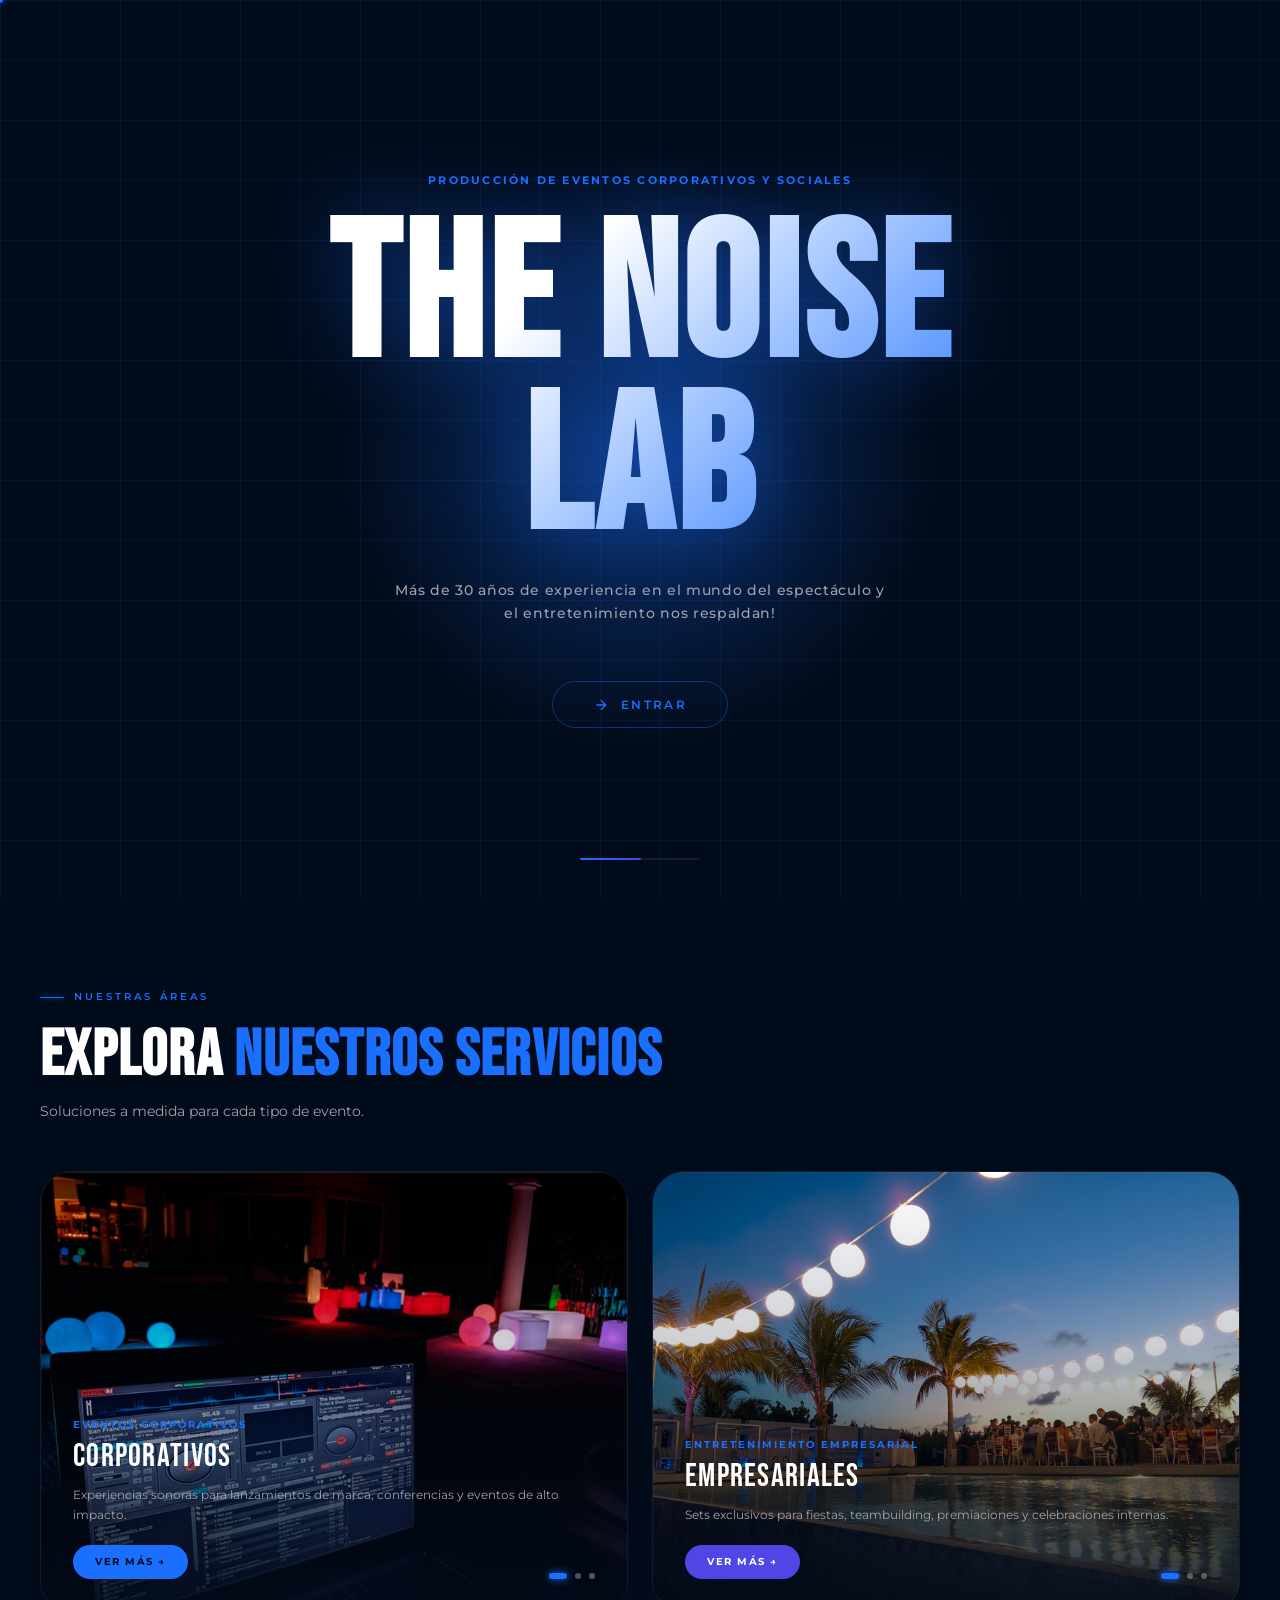
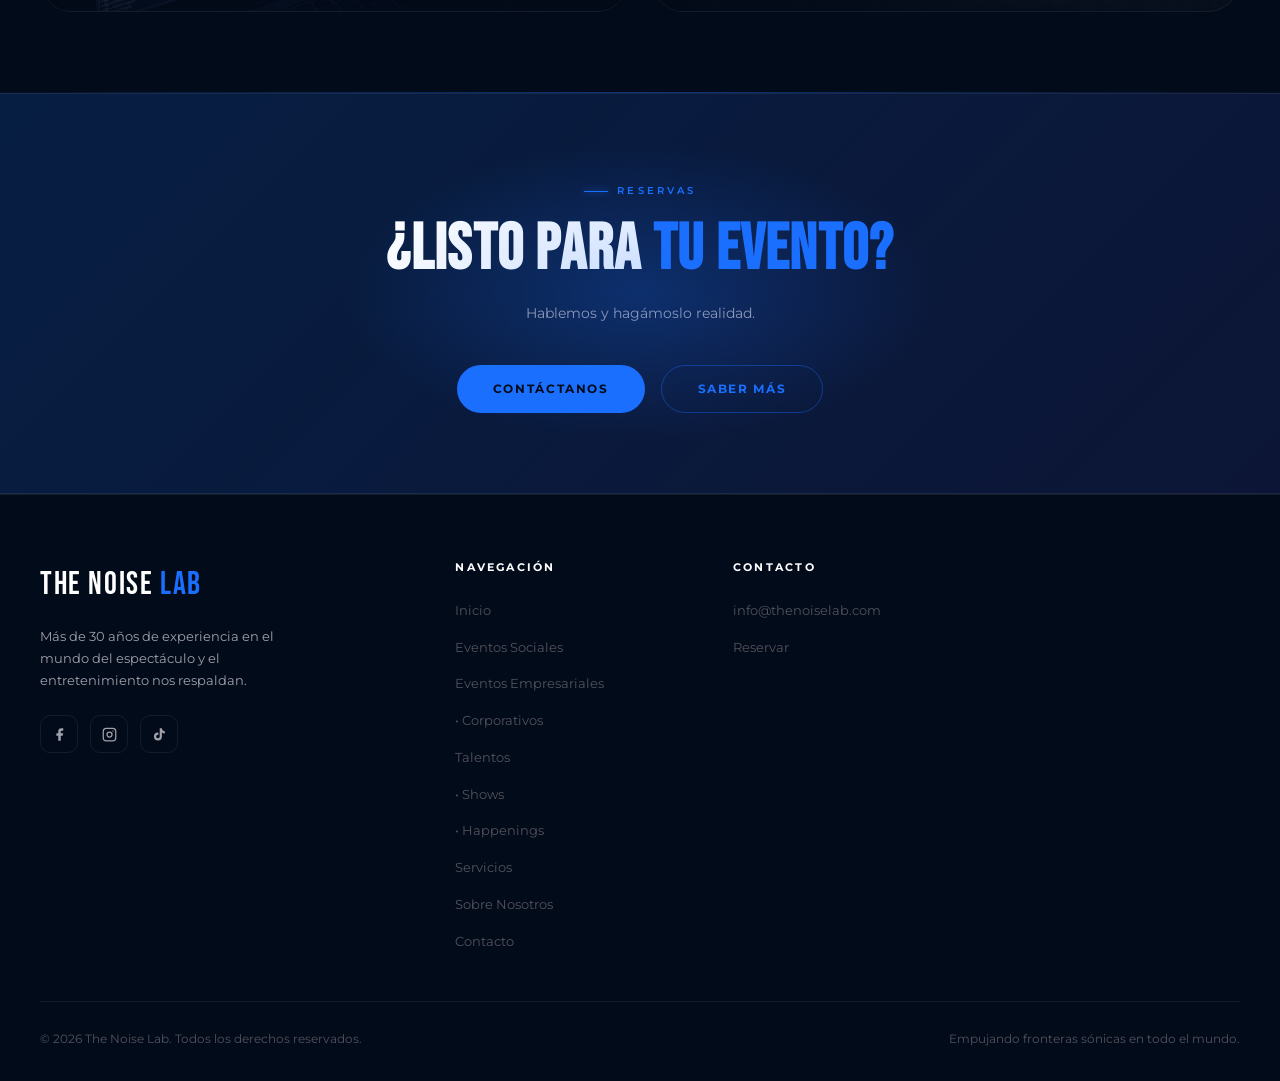
==== commit 41ad2e7c: "Add files via upload" ====
--- a/index.html
+++ b/index.html
@@ -3,7 +3,7 @@
 <head>
   <meta charset="UTF-8">
   <meta name="viewport" content="width=device-width, initial-scale=1.0">
-  <title>The Noise Lab — DJ · Productor · Organizador de Eventos</title>
+  <title>The Noise Lab — Producción de Eventos</title>
   <link rel="icon" href="data:image/svg+xml,<svg xmlns='http://www.w3.org/2000/svg' viewBox='0 0 100 100'><text y='.9em' font-size='90'>🔊</text></svg>">
   <link rel="preconnect" href="https://fonts.googleapis.com">
   <link href="https://fonts.googleapis.com/css2?family=Bebas+Neue&family=Montserrat:wght@300;400;500;600;700;900&display=swap" rel="stylesheet">
@@ -16,15 +16,15 @@
 <div id="page-transition"></div>
 
 <!-- SPLASH -->
-<div id="splash" role="dialog" aria-label="Bienvenido a The Noise Lab">
+<div id="splash" role="dialog" aria-label="Bienvenido">
   <div class="splash-particles"></div>
   <div class="splash-grid"></div>
   <div class="splash-glow"></div>
   <div class="splash-content">
-    <p class="splash-label">Música Electrónica</p>
+    <p class="splash-label">Producción de Eventos Corporativos y Sociales</p>
     <h1 class="splash-title">THE NOISE<br>LAB</h1>
-    <p class="splash-subtitle">DJ · Productor · Organizador de Eventos</p>
-    <button id="splash-enter" class="splash-btn" aria-label="Entrar al sitio"
+    <p class="splash-subtitle">Más de 30 años de experiencia en el mundo del espectáculo y el entretenimiento nos respaldan!</p>
+    <button id="splash-enter" class="splash-btn" type="button" aria-label="Entrar"
       onclick="var s=document.getElementById('splash');if(s){s.style.opacity='0';s.style.transform='scale(1.04)';s.style.pointerEvents='none';sessionStorage.setItem('visited','1');setTimeout(function(){s.remove()},800)}">
       <svg viewBox="0 0 24 24" fill="none" stroke="currentColor" stroke-width="2"><path d="M5 12h14M12 5l7 7-7 7"/></svg>
       Entrar
@@ -33,31 +33,52 @@
   <div class="splash-progress"><div class="splash-progress-bar"></div></div>
 </div>
 
-<!-- NAVBAR -->
 <nav id="navbar" role="navigation" aria-label="Navegación principal">
   <a class="nav-logo" href="index.html">THE NOISE <span>LAB</span></a>
   <ul class="nav-links">
     <li><a href="index.html" class="active">Inicio</a></li>
-    <li><a href="about.html">Sobre mí</a></li>
-    <li><a href="corporativos.html">Corporativos</a></li>
-    <li><a href="empresariales.html">Empresariales</a></li>
-    <li><a href="talentos.html">Talentos</a></li>
+    <li><a href="eventos-sociales.html">Eventos Sociales</a></li>
+    <li class="nav-accordion">
+      <button class="nav-accordion-btn" type="button" aria-expanded="false">Eventos Empresariales <span class="nav-arrow">▾</span></button>
+      <ul class="nav-accordion-menu">
+        <li><a href="empresariales.html">• Eventos Empresariales</a></li>
+        <li><a href="corporativos.html">• Corporativos</a></li>
+      </ul>
+    </li>
+    <li class="nav-accordion">
+      <button class="nav-accordion-btn" type="button" aria-expanded="false">Talentos <span class="nav-arrow">▾</span></button>
+      <ul class="nav-accordion-menu">
+        <li><a href="talentos.html">• Talentos</a></li>
+        <li><a href="shows.html">• Shows</a></li>
+        <li><a href="happenings.html">• Happenings</a></li>
+      </ul>
+    </li>
     <li><a href="servicios.html">Servicios</a></li>
+    <li><a href="about.html">Sobre Nosotros</a></li>
+    <li><a href="booking.html">Contacto</a></li>
   </ul>
-  <a href="booking.html" class="nav-cta">Reservar</a>
-  <button class="nav-hamburger" aria-label="Abrir menú"><span></span><span></span><span></span></button>
+  <button class="nav-hamburger" type="button" aria-label="Abrir menú"><span></span><span></span><span></span></button>
 </nav>
 <div class="nav-mobile" role="dialog" aria-label="Menú móvil">
   <a href="index.html">Inicio</a>
-  <a href="about.html">Sobre mí</a>
-  <a href="corporativos.html">Corporativos</a>
-  <a href="empresariales.html">Empresariales</a>
-  <a href="talentos.html">Talentos</a>
+  <a href="eventos-sociales.html">Eventos Sociales</a>
+  <button class="nav-mobile-accordion" type="button" aria-expanded="false">Eventos Empresariales <span class="nav-arrow">▾</span></button>
+  <div class="nav-mobile-sub-group">
+    <a href="empresariales.html" class="nav-mobile-sub">• Eventos Empresariales</a>
+    <a href="corporativos.html" class="nav-mobile-sub">• Corporativos</a>
+  </div>
+  <button class="nav-mobile-accordion" type="button" aria-expanded="false">Talentos <span class="nav-arrow">▾</span></button>
+  <div class="nav-mobile-sub-group">
+    <a href="talentos.html" class="nav-mobile-sub">• Talentos</a>
+    <a href="shows.html" class="nav-mobile-sub">• Shows</a>
+    <a href="happenings.html" class="nav-mobile-sub">• Happenings</a>
+  </div>
   <a href="servicios.html">Servicios</a>
-  <a href="booking.html">Reservar</a>
+  <a href="about.html">Sobre Nosotros</a>
+  <a href="booking.html">Contacto</a>
 </div>
 
-<!-- HERO VIDEO FULL WIDTH -->
+<!-- HERO VIDEO -->
 <section class="hero-video-section">
   <div class="hero-video-bg">
     <video src="assets/hero.mp4" autoplay muted loop playsinline></video>
@@ -66,17 +87,12 @@
   <div class="hero-video-overlay"></div>
   <div class="hero-video-content">
     <div class="container">
-      <div class="hero-video-tag reveal">
-        <span class="hero-video-tag-dot"></span>
-        Disponible para reservas 2026
-      </div>
+      <div class="hero-video-tag reveal"><span class="hero-video-tag-dot"></span>Disponible para reservas 2026</div>
       <h1 class="hero-video-title reveal" data-delay="1">
         <span class="line-1">THE NOISE</span>
         <span class="line-2">LAB</span>
       </h1>
-      <p class="hero-video-desc reveal" data-delay="2">
-        Creando paisajes sonoros en la intersección del techno, deep house y la electrónica experimental.
-      </p>
+      <p class="hero-video-desc reveal" data-delay="2">Más de 30 años de experiencia en el mundo del espectáculo y el entretenimiento nos respaldan.</p>
       <div class="hero-video-btns reveal" data-delay="3">
         <a href="servicios.html" class="btn btn-primary">Ver Servicios</a>
         <a href="booking.html" class="btn btn-ghost">Reservar</a>
@@ -93,26 +109,25 @@
     <p class="section-subtitle reveal" data-delay="2">Soluciones a medida para cada tipo de evento.</p>
     <div class="cards-duo-grid">
 
-      <!-- CORPORATIVOS -->
-      <div class="duo-card reveal" data-delay="1" id="card-corp">
+      <div class="duo-card reveal" data-delay="1">
         <div class="duo-carousel">
           <div class="duo-carousel-track" id="track-corp">
-            <div class="duo-carousel-slide placeholder-img">
+            <div class="duo-carousel-slide placeholder-img" style="position:relative">
               <img src="assets/corp-1.jpg" alt="Corporativos 1" style="width:100%;height:100%;object-fit:cover;position:absolute;inset:0;">
             </div>
-            <div class="duo-carousel-slide placeholder-img">
+            <div class="duo-carousel-slide placeholder-img" style="position:relative">
               <img src="assets/corp-2.jpg" alt="Corporativos 2" style="width:100%;height:100%;object-fit:cover;position:absolute;inset:0;">
             </div>
-            <div class="duo-carousel-slide placeholder-img">
+            <div class="duo-carousel-slide placeholder-img" style="position:relative">
               <img src="assets/corp-3.jpg" alt="Corporativos 3" style="width:100%;height:100%;object-fit:cover;position:absolute;inset:0;">
             </div>
           </div>
         </div>
         <div class="duo-card-overlay"></div>
-        <button class="duo-card-arrow prev" data-id="corp" aria-label="Anterior">
+        <button type="button" class="duo-card-arrow prev" data-id="corp" aria-label="Anterior">
           <svg viewBox="0 0 24 24" fill="none" stroke="currentColor" stroke-width="2"><polyline points="15 18 9 12 15 6"/></svg>
         </button>
-        <button class="duo-card-arrow next" data-id="corp" aria-label="Siguiente">
+        <button type="button" class="duo-card-arrow next" data-id="corp" aria-label="Siguiente">
           <svg viewBox="0 0 24 24" fill="none" stroke="currentColor" stroke-width="2"><polyline points="9 18 15 12 9 6"/></svg>
         </button>
         <div class="duo-card-info">
@@ -122,44 +137,43 @@
           <a href="corporativos.html" class="btn btn-primary btn-sm">Ver más →</a>
         </div>
         <div class="duo-carousel-dots" id="dots-corp">
-          <button class="duo-dot active" data-id="corp" data-idx="0"></button>
-          <button class="duo-dot" data-id="corp" data-idx="1"></button>
-          <button class="duo-dot" data-id="corp" data-idx="2"></button>
-        </div>
-      </div>
-
-      <!-- EMPRESARIALES -->
-      <div class="duo-card reveal" data-delay="2" id="card-emp">
+          <button type="button" class="duo-dot active" data-id="corp" data-idx="0"></button>
+          <button type="button" class="duo-dot" data-id="corp" data-idx="1"></button>
+          <button type="button" class="duo-dot" data-id="corp" data-idx="2"></button>
+        </div>
+      </div>
+
+      <div class="duo-card reveal" data-delay="2">
         <div class="duo-carousel">
           <div class="duo-carousel-track" id="track-emp">
-            <div class="duo-carousel-slide placeholder-img">
+            <div class="duo-carousel-slide placeholder-img" style="position:relative">
               <img src="assets/emp-1.jpg" alt="Empresariales 1" style="width:100%;height:100%;object-fit:cover;position:absolute;inset:0;">
             </div>
-            <div class="duo-carousel-slide placeholder-img">
+            <div class="duo-carousel-slide placeholder-img" style="position:relative">
               <img src="assets/emp-2.jpg" alt="Empresariales 2" style="width:100%;height:100%;object-fit:cover;position:absolute;inset:0;">
             </div>
-            <div class="duo-carousel-slide placeholder-img">
+            <div class="duo-carousel-slide placeholder-img" style="position:relative">
               <img src="assets/emp-3.jpg" alt="Empresariales 3" style="width:100%;height:100%;object-fit:cover;position:absolute;inset:0;">
             </div>
           </div>
         </div>
         <div class="duo-card-overlay"></div>
-        <button class="duo-card-arrow prev" data-id="emp" aria-label="Anterior">
+        <button type="button" class="duo-card-arrow prev" data-id="emp" aria-label="Anterior">
           <svg viewBox="0 0 24 24" fill="none" stroke="currentColor" stroke-width="2"><polyline points="15 18 9 12 15 6"/></svg>
         </button>
-        <button class="duo-card-arrow next" data-id="emp" aria-label="Siguiente">
+        <button type="button" class="duo-card-arrow next" data-id="emp" aria-label="Siguiente">
           <svg viewBox="0 0 24 24" fill="none" stroke="currentColor" stroke-width="2"><polyline points="9 18 15 12 9 6"/></svg>
         </button>
         <div class="duo-card-info">
           <div class="duo-card-tag">Entretenimiento Empresarial</div>
           <div class="duo-card-title">Empresariales</div>
-          <div class="duo-card-desc">Sets exclusivos para fiestas de fin de año, teambuilding, premiaciones y celebraciones internas.</div>
+          <div class="duo-card-desc">Sets exclusivos para fiestas, teambuilding, premiaciones y celebraciones internas.</div>
           <a href="empresariales.html" class="btn btn-purple btn-sm">Ver más →</a>
         </div>
         <div class="duo-carousel-dots" id="dots-emp">
-          <button class="duo-dot active" data-id="emp" data-idx="0"></button>
-          <button class="duo-dot" data-id="emp" data-idx="1"></button>
-          <button class="duo-dot" data-id="emp" data-idx="2"></button>
+          <button type="button" class="duo-dot active" data-id="emp" data-idx="0"></button>
+          <button type="button" class="duo-dot" data-id="emp" data-idx="1"></button>
+          <button type="button" class="duo-dot" data-id="emp" data-idx="2"></button>
         </div>
       </div>
 
@@ -169,50 +183,45 @@
 
 <div class="divider"></div>
 
-<!-- CTA -->
 <section class="cta-band">
   <div class="container">
     <span class="section-tag" style="justify-content:center">Reservas</span>
-    <h2 class="section-title reveal">¿Listo para <span>Hacer Ruido?</span></h2>
-    <p class="section-subtitle reveal" data-delay="1">Disponible para eventos corporativos, empresariales, festivales y reservas privadas en todo el mundo.</p>
+    <h2 class="section-title reveal">¿Listo para <span>tu evento?</span></h2>
+    <p class="section-subtitle reveal" data-delay="1">Hablemos y hagámoslo realidad.</p>
     <div class="btn-row reveal" data-delay="2">
-      <a href="booking.html" class="btn btn-primary">Reservar The Noise Lab</a>
+      <a href="booking.html" class="btn btn-primary">Contáctanos</a>
       <a href="about.html" class="btn btn-ghost">Saber Más</a>
     </div>
   </div>
 </section>
 
-<!-- FOOTER -->
 <footer role="contentinfo">
   <div class="container">
     <div class="footer-grid">
       <div>
         <div class="footer-logo">THE NOISE <span>LAB</span></div>
-        <p class="footer-desc">DJ · Productor · Organizador de Eventos empujando los límites de la música electrónica desde 2018.</p>
+        <p class="footer-desc">Más de 30 años de experiencia en el mundo del espectáculo y el entretenimiento nos respaldan.</p>
         <div class="footer-socials">
-          <a href="#" class="social-btn" aria-label="Facebook">
-            <svg viewBox="0 0 24 24" fill="currentColor"><path d="M18 2h-3a5 5 0 00-5 5v3H7v4h3v8h4v-8h3l1-4h-4V7a1 1 0 011-1h3z"/></svg>
-          </a>
-          <a href="#" class="social-btn" aria-label="Instagram">
-            <svg viewBox="0 0 24 24" fill="none" stroke="currentColor" stroke-width="2"><rect x="2" y="2" width="20" height="20" rx="5"/><circle cx="12" cy="12" r="4"/><circle cx="17.5" cy="6.5" r="1" fill="currentColor" stroke="none"/></svg>
-          </a>
-          <a href="#" class="social-btn" aria-label="TikTok">
-            <svg viewBox="0 0 24 24" fill="currentColor"><path d="M19.59 6.69a4.83 4.83 0 01-3.77-4.25V2h-3.45v13.67a2.89 2.89 0 01-2.88 2.5 2.89 2.89 0 01-2.89-2.89 2.89 2.89 0 012.89-2.89c.28 0 .54.04.79.1V9.01a6.27 6.27 0 00-.79-.05 6.34 6.34 0 00-6.34 6.34 6.34 6.34 0 006.34 6.34 6.34 6.34 0 006.33-6.34V8.69a8.18 8.18 0 004.78 1.52V6.76a4.85 4.85 0 01-1.01-.07z"/></svg>
-          </a>
+          <a href="#" class="social-btn" aria-label="Facebook"><svg viewBox="0 0 24 24" fill="currentColor"><path d="M18 2h-3a5 5 0 00-5 5v3H7v4h3v8h4v-8h3l1-4h-4V7a1 1 0 011-1h3z"/></svg></a>
+          <a href="#" class="social-btn" aria-label="Instagram"><svg viewBox="0 0 24 24" fill="none" stroke="currentColor" stroke-width="2"><rect x="2" y="2" width="20" height="20" rx="5"/><circle cx="12" cy="12" r="4"/><circle cx="17.5" cy="6.5" r="1" fill="currentColor" stroke="none"/></svg></a>
+          <a href="#" class="social-btn" aria-label="TikTok"><svg viewBox="0 0 24 24" fill="currentColor"><path d="M19.59 6.69a4.83 4.83 0 01-3.77-4.25V2h-3.45v13.67a2.89 2.89 0 01-2.88 2.5 2.89 2.89 0 01-2.89-2.89 2.89 2.89 0 012.89-2.89c.28 0 .54.04.79.1V9.01a6.27 6.27 0 00-.79-.05 6.34 6.34 0 00-6.34 6.34 6.34 6.34 0 006.34 6.34 6.34 6.34 0 006.33-6.34V8.69a8.18 8.18 0 004.78 1.52V6.76a4.85 4.85 0 01-1.01-.07z"/></svg></a>
         </div>
       </div>
       <div class="footer-col"><h4>Navegación</h4><ul>
         <li><a href="index.html">Inicio</a></li>
-        <li><a href="about.html">Sobre mí</a></li>
-        <li><a href="corporativos.html">Corporativos</a></li>
-        <li><a href="empresariales.html">Empresariales</a></li>
+        <li><a href="eventos-sociales.html">Eventos Sociales</a></li>
+        <li><a href="empresariales.html">Eventos Empresariales</a></li>
+        <li><a href="corporativos.html">• Corporativos</a></li>
         <li><a href="talentos.html">Talentos</a></li>
+        <li><a href="shows.html">• Shows</a></li>
+        <li><a href="happenings.html">• Happenings</a></li>
         <li><a href="servicios.html">Servicios</a></li>
+        <li><a href="about.html">Sobre Nosotros</a></li>
+        <li><a href="booking.html">Contacto</a></li>
       </ul></div>
       <div class="footer-col"><h4>Contacto</h4><ul>
-        <li><a href="mailto:bookings@thenoiselab.com">bookings@thenoiselab.com</a></li>
-        <li><a href="#">Kit de Prensa</a></li>
-        <li><a href="#">Rider Técnico</a></li>
+        <li><a href="mailto:info@thenoiselab.com">info@thenoiselab.com</a></li>
+        <li><a href="booking.html">Reservar</a></li>
       </ul></div>
     </div>
     <div class="footer-bottom">
@@ -224,34 +233,30 @@
 
 <script src="js/script.js"></script>
 <script>
-// ── CAROUSEL ──────────────────────────────────────────────────
-var carState = { corp: { cur: 0, total: 3 }, emp: { cur: 0, total: 3 } };
-
-function goSlide(id, idx) {
-  carState[id].cur = (idx + carState[id].total) % carState[id].total;
-  var track = document.getElementById('track-' + id);
-  if (track) track.style.transform = 'translateX(-' + (carState[id].cur * 100) + '%)';
+/* Carousel */
+var carState = {corp:{cur:0,total:3}, emp:{cur:0,total:3}};
+function goSlide(id,idx) {
+  var s = carState[id];
+  s.cur = (idx % s.total + s.total) % s.total;
+  var t = document.getElementById('track-' + id);
+  if (t) t.style.transform = 'translateX(-' + (s.cur * 100) + '%)';
   document.querySelectorAll('[data-id="' + id + '"].duo-dot').forEach(function(d) {
-    d.classList.toggle('active', parseInt(d.dataset.idx) === carState[id].cur);
+    d.classList.toggle('active', parseInt(d.dataset.idx) === s.cur);
   });
 }
-
-document.querySelectorAll('.duo-card-arrow').forEach(function(btn) {
-  btn.addEventListener('click', function(e) {
+document.querySelectorAll('.duo-card-arrow').forEach(function(b) {
+  b.addEventListener('click', function(e) {
     e.stopPropagation();
-    var id  = this.dataset.id;
-    var dir = this.classList.contains('prev') ? -1 : 1;
-    goSlide(id, carState[id].cur + dir);
+    var id = this.dataset.id;
+    goSlide(id, carState[id].cur + (this.classList.contains('prev') ? -1 : 1));
   });
 });
-
-document.querySelectorAll('.duo-dot').forEach(function(dot) {
-  dot.addEventListener('click', function(e) {
+document.querySelectorAll('.duo-dot').forEach(function(d) {
+  d.addEventListener('click', function(e) {
     e.stopPropagation();
     goSlide(this.dataset.id, parseInt(this.dataset.idx));
   });
 });
-
 setInterval(function() { goSlide('corp', carState.corp.cur + 1); }, 4000);
 setInterval(function() { goSlide('emp',  carState.emp.cur  + 1); }, 5000);
 </script>
--- a/css/styles.css
+++ b/css/styles.css
@@ -140,6 +140,7 @@
 
 .splash-content {
   position: relative; z-index: 2; text-align: center;
+  display: flex; flex-direction: column; align-items: center;
   animation: splash-in .8s ease both; animation-delay: .3s;
 }
 @keyframes splash-in {
@@ -148,9 +149,9 @@
 }
 
 .splash-label {
-  font-family: var(--ff-body); font-size: .75rem; font-weight: 600;
-  letter-spacing: .35em; color: var(--neon-blue); text-transform: uppercase;
-  margin-bottom: 1.5rem; opacity: .8;
+  font-family: var(--ff-body); font-size: .7rem; font-weight: 700;
+  letter-spacing: .2em; color: var(--neon-blue); text-transform: uppercase;
+  margin-bottom: 1.5rem; opacity: 1; text-align: center; width: 100%;
 }
 .splash-title {
   font-family: var(--ff-head);
@@ -162,7 +163,8 @@
 }
 .splash-subtitle {
   font-family: var(--ff-body); font-size: .85rem; font-weight: 500;
-  letter-spacing: .4em; color: var(--text-secondary); text-transform: uppercase; margin-top: 1.25rem;
+  letter-spacing: .05em; color: var(--text-secondary); text-align: center;
+  max-width: 500px; line-height: 1.7; margin-top: 1.25rem;
 }
 .splash-btn {
   margin-top: 3.5rem;
@@ -205,9 +207,9 @@
 .nav-logo span { color: var(--neon-blue); }
 .nav-logo:hover { color: var(--neon-blue); }
 
-.nav-links { display: flex; align-items: center; gap: 2.25rem; list-style: none; }
+.nav-links { display: flex; align-items: center; gap: 1.25rem; list-style: none; }
 .nav-links a {
-  font-size: .72rem; font-weight: 600; letter-spacing: .15em; text-transform: uppercase;
+  font-size: .62rem; font-weight: 600; letter-spacing: .06em; text-transform: uppercase;
   color: var(--text-secondary); transition: var(--transition-fast);
   position: relative; padding-bottom: 3px;
 }
@@ -794,3 +796,160 @@
   .cards-duo-grid { grid-template-columns: 1fr; }
   .hero-video-title { font-size: clamp(3rem, 12vw, 5rem); }
 }
+
+
+/* ── NAV ACCORDION ───────────────────────────────────────── */
+.nav-accordion { position: relative; }
+
+.nav-accordion-btn {
+  background: none; border: none; color: var(--text-secondary);
+  font-family: var(--ff-body); font-size: .62rem; font-weight: 600;
+  letter-spacing: .06em; text-transform: uppercase;
+  cursor: none; display: flex; align-items: center; gap: .35rem;
+  padding: 3px 0; position: relative; transition: var(--transition-fast);
+}
+.nav-accordion-btn::after {
+  content: ''; position: absolute; bottom: 0; left: 0; width: 0; height: 1px;
+  background: var(--neon-blue); transition: width .3s ease;
+  box-shadow: 0 0 8px var(--neon-blue);
+}
+.nav-accordion-btn:hover,
+.nav-accordion-btn[aria-expanded="true"] { color: var(--text-primary); }
+.nav-accordion-btn:hover::after,
+.nav-accordion-btn[aria-expanded="true"]::after { width: 100%; }
+
+.nav-arrow {
+  font-size: .55rem; opacity: .6; display: inline-block;
+  transition: transform .3s ease; line-height: 1;
+}
+.nav-accordion-btn[aria-expanded="true"] .nav-arrow { transform: rotate(180deg); }
+
+.nav-accordion-menu {
+  position: absolute; top: calc(100% + .75rem); left: -1rem;
+  background: rgba(2,11,26,.97); backdrop-filter: blur(24px);
+  border: 1px solid var(--border-glow); border-radius: var(--radius-md);
+  padding: .5rem 0; list-style: none; min-width: 200px;
+  opacity: 0; pointer-events: none;
+  transform: translateY(-6px) scaleY(.95);
+  transform-origin: top;
+  transition: opacity .25s ease, transform .25s ease;
+  z-index: 999; box-shadow: 0 20px 40px rgba(0,0,0,.5);
+}
+.nav-accordion-menu.open {
+  opacity: 1; pointer-events: all; transform: translateY(0) scaleY(1);
+}
+.nav-accordion-menu li a {
+  display: block; padding: .65rem 1.25rem;
+  font-size: .68rem; font-weight: 600; letter-spacing: .08em;
+  text-transform: uppercase; color: var(--text-secondary);
+  transition: var(--transition-fast); white-space: nowrap;
+}
+.nav-accordion-menu li a:hover { color: var(--neon-blue); padding-left: 1.6rem; }
+.nav-accordion-menu li a::after { display: none !important; }
+
+/* ── MOBILE ACCORDION ────────────────────────────────────── */
+.nav-mobile-accordion {
+  background: none; border: none;
+  width: 100%; text-align: left; padding: 0;
+  font-family: var(--ff-head); font-size: clamp(2.5rem, 8vw, 4rem);
+  letter-spacing: .05em; color: var(--text-secondary);
+  cursor: none; display: flex; align-items: center; justify-content: space-between;
+  transition: var(--transition-fast);
+}
+.nav-mobile-accordion .nav-arrow { font-size: 1.5rem; }
+.nav-mobile-accordion:hover,
+.nav-mobile-accordion[aria-expanded="true"] { color: var(--neon-blue); }
+.nav-mobile-accordion[aria-expanded="true"] .nav-arrow { transform: rotate(180deg); }
+
+.nav-mobile-sub-group {
+  display: flex; flex-direction: column; gap: .5rem;
+  max-height: 0; overflow: hidden;
+  transition: max-height .35s ease, padding .35s ease;
+  padding: 0 0 0 1.5rem;
+}
+.nav-mobile-sub-group.open { max-height: 300px; padding: .75rem 0 .75rem 1.5rem; }
+
+.nav-mobile-sub {
+  font-family: var(--ff-body) !important;
+  font-size: 1.1rem !important;
+  letter-spacing: .08em !important;
+  color: var(--text-muted) !important;
+}
+.nav-mobile-sub:hover { color: var(--neon-blue) !important; }
+
+/* ── FULL-WIDTH SLIDER ───────────────────────────────────── */
+.fslider-section { position: relative; background: var(--bg-0); padding: 2rem 0 5rem; }
+.fslider-wrap {
+  position: relative; width: 100%; overflow: hidden;
+  border-radius: 0; max-height: 600px;
+}
+.fslider-track {
+  display: flex; transition: transform .6s cubic-bezier(.4,0,.2,1);
+  height: 100%;
+}
+.fslider-slide {
+  min-width: 100%; height: 560px; flex-shrink: 0;
+  position: relative; overflow: hidden;
+}
+.fslider-slide img {
+  width: 100%; height: 100%; object-fit: cover; display: block;
+}
+.fslider-arrow {
+  position: absolute; top: 50%; transform: translateY(-50%);
+  width: 48px; height: 48px; border-radius: 50%;
+  background: rgba(2,11,26,.7); backdrop-filter: blur(10px);
+  border: 1px solid var(--border-glow); color: #fff; z-index: 10;
+  display: flex; align-items: center; justify-content: center;
+  transition: var(--transition-fast); cursor: none;
+}
+.fslider-arrow:hover { background: var(--neon-blue); border-color: var(--neon-blue); box-shadow: var(--glow-blue); }
+.fslider-arrow svg { width: 20px; height: 20px; }
+.fslider-prev { left: 1.5rem; }
+.fslider-next { right: 1.5rem; }
+.fslider-dots {
+  position: absolute; bottom: 1.25rem; left: 50%; transform: translateX(-50%);
+  display: flex; gap: .5rem; z-index: 10;
+}
+.fslider-dot {
+  width: 8px; height: 8px; border-radius: 50%;
+  background: rgba(255,255,255,.35); border: none; cursor: none;
+  transition: var(--transition-fast); padding: 0;
+}
+.fslider-dot.active { background: var(--neon-blue); width: 24px; border-radius: 4px; box-shadow: 0 0 8px var(--neon-blue); }
+
+/* ── INFO CARDS ──────────────────────────────────────────── */
+.info-cards-section { padding: 4rem 0; }
+.info-cards-grid {
+  display: grid;
+  grid-template-columns: repeat(auto-fit, minmax(240px, 1fr));
+  gap: 1.5rem; margin-top: 3rem;
+}
+.info-card {
+  background: var(--bg-card); border: 1px solid var(--border);
+  border-radius: var(--radius-lg); padding: 2rem 1.75rem;
+  transition: var(--transition); position: relative; overflow: hidden;
+}
+.info-card::before {
+  content: ''; position: absolute; top: 0; left: 0; right: 0; height: 2px;
+  background: linear-gradient(90deg, var(--neon-blue), var(--neon-purple));
+  transform: scaleX(0); transform-origin: left; transition: transform .4s ease;
+}
+.info-card:hover { border-color: var(--border-glow); transform: translateY(-5px); box-shadow: 0 20px 40px rgba(0,0,0,.4); }
+.info-card:hover::before { transform: scaleX(1); }
+.info-card-icon {
+  width: 48px; height: 48px; border-radius: var(--radius-md);
+  background: var(--neon-blue-dim); border: 1px solid var(--border-glow);
+  display: flex; align-items: center; justify-content: center;
+  color: var(--neon-blue); margin-bottom: 1.25rem;
+}
+.info-card-icon svg { width: 22px; height: 22px; }
+.info-card-title {
+  font-family: var(--ff-head); font-size: 1.4rem; letter-spacing: .04em;
+  margin-bottom: .6rem; color: var(--text-primary);
+}
+.info-card-desc { font-size: .82rem; color: var(--text-secondary); line-height: 1.7; }
+
+@media (max-width: 768px) {
+  .fslider-slide { height: 280px; }
+  .fslider-arrow { width: 38px; height: 38px; }
+}
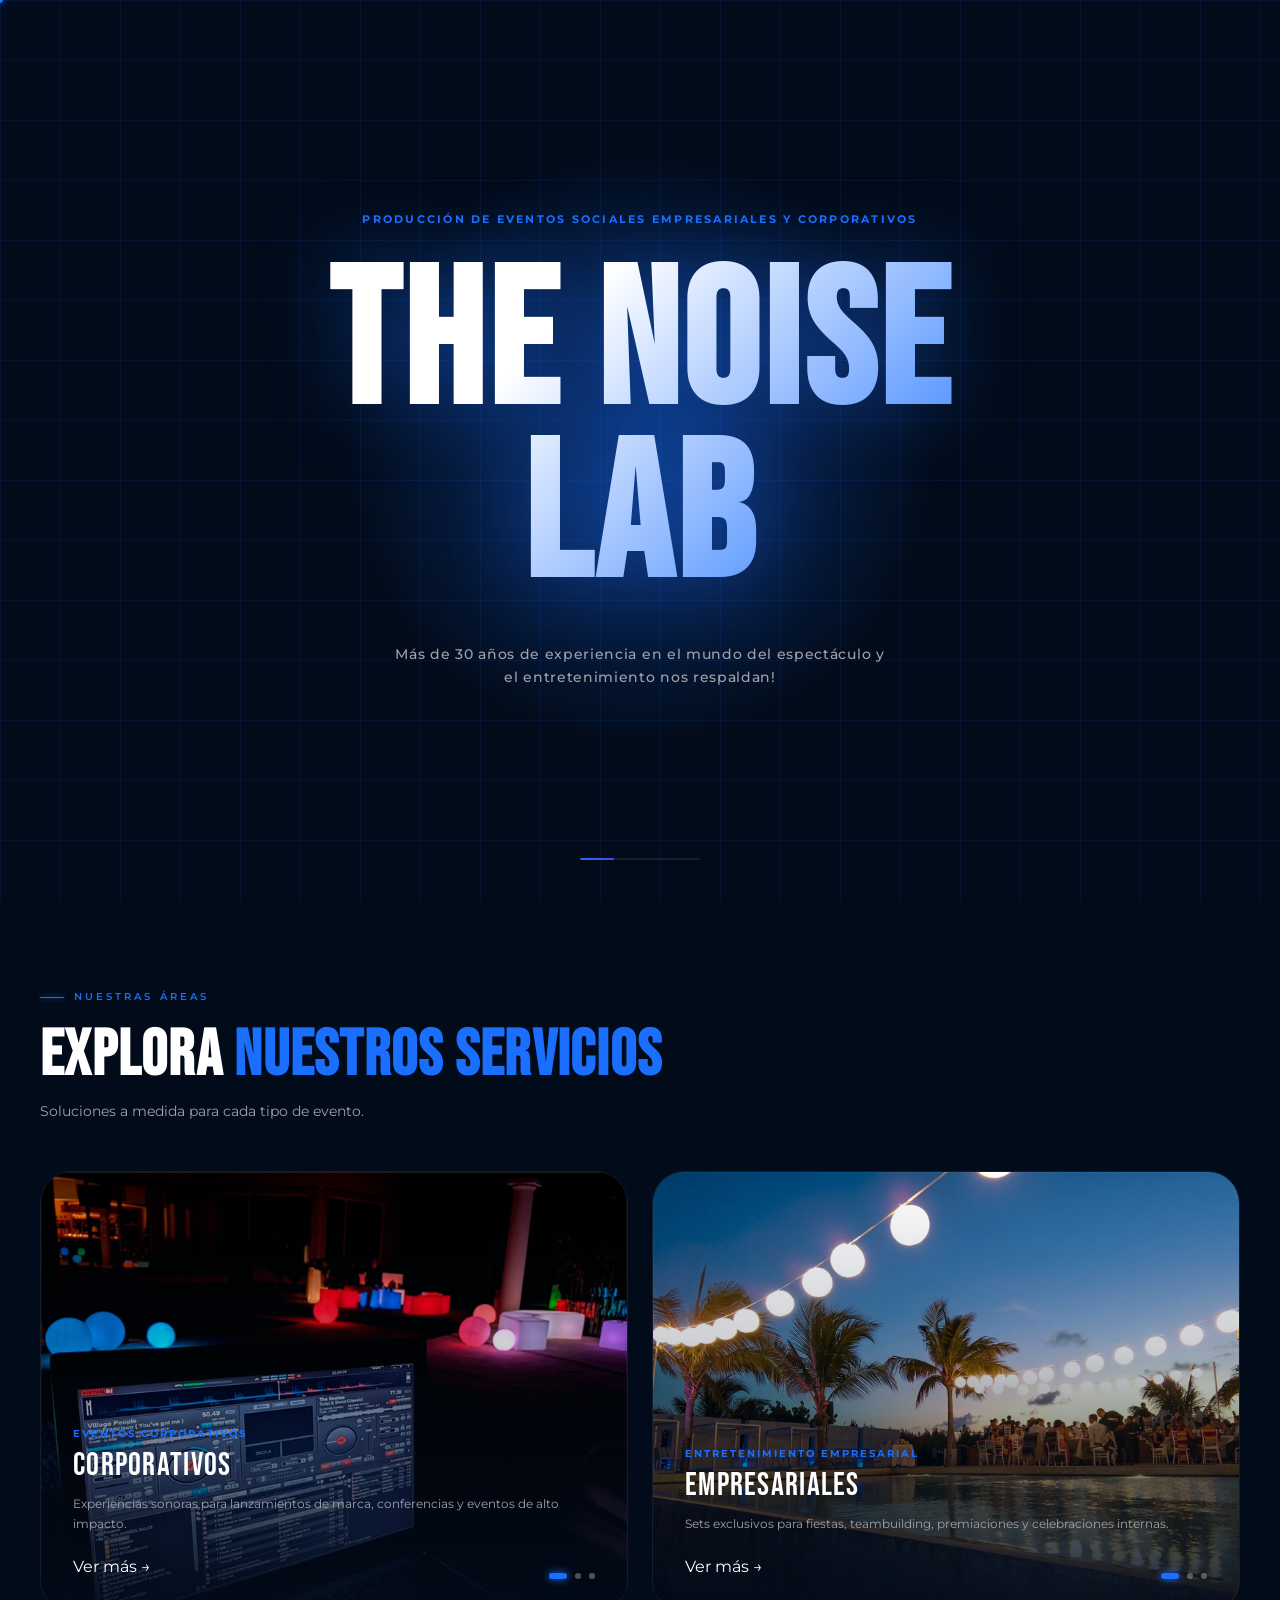
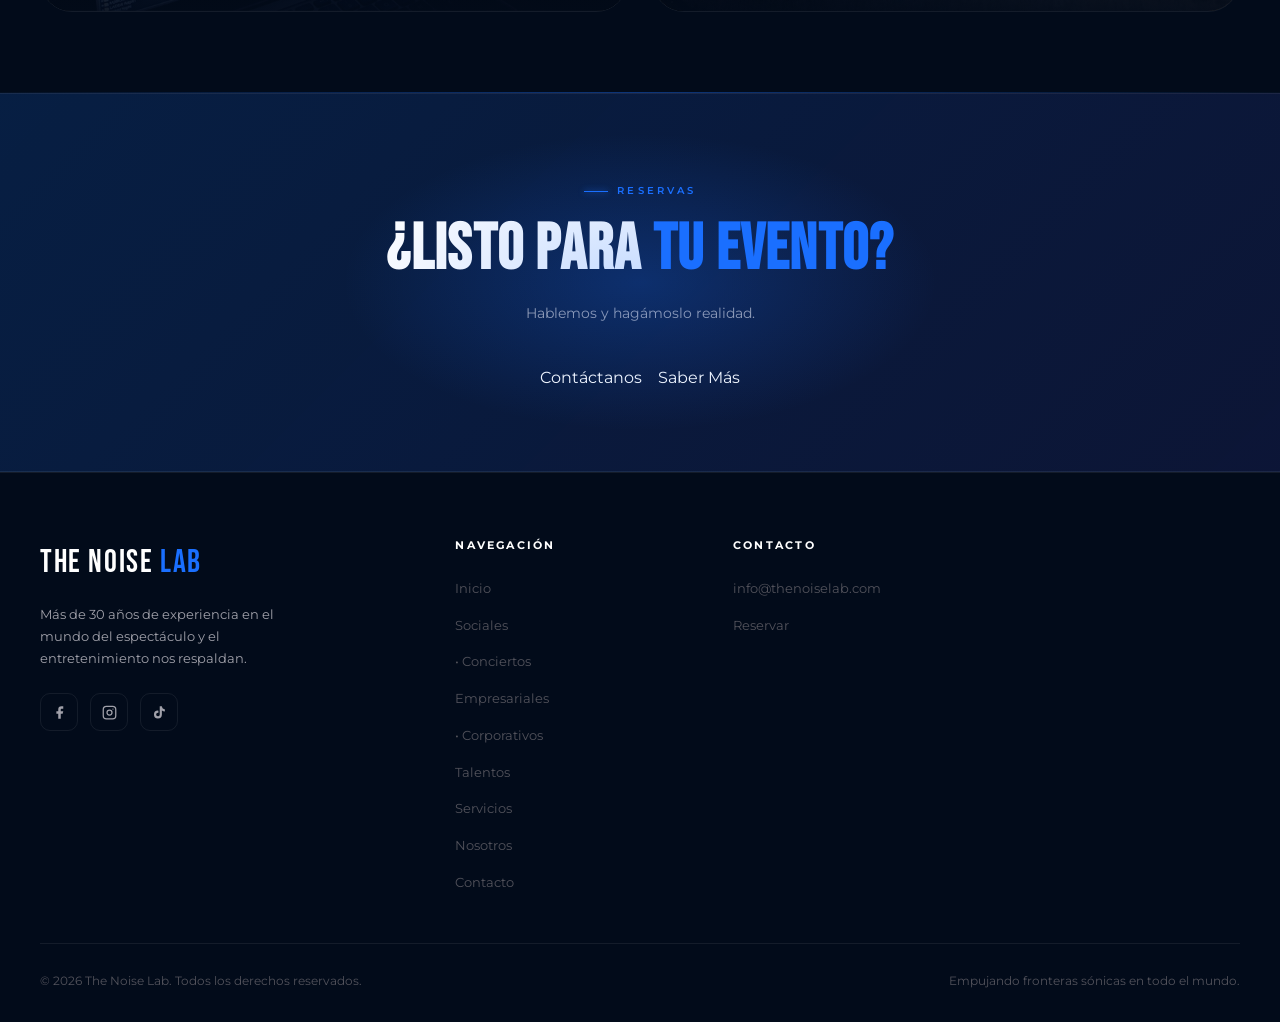
==== commit 8bd1f478: "Add files via upload" ====
--- a/index.html
+++ b/index.html
@@ -4,16 +4,61 @@
   <meta charset="UTF-8">
   <meta name="viewport" content="width=device-width, initial-scale=1.0">
   <title>The Noise Lab — Producción de Eventos</title>
-  <link rel="icon" href="data:image/svg+xml,<svg xmlns='http://www.w3.org/2000/svg' viewBox='0 0 100 100'><text y='.9em' font-size='90'>🔊</text></svg>">
   <link rel="preconnect" href="https://fonts.googleapis.com">
+  <link rel="preconnect" href="https://fonts.gstatic.com" crossorigin>
   <link href="https://fonts.googleapis.com/css2?family=Bebas+Neue&family=Montserrat:wght@300;400;500;600;700;900&display=swap" rel="stylesheet">
   <link rel="stylesheet" href="css/styles.css">
   <script>if(sessionStorage.getItem('visited')){document.addEventListener('DOMContentLoaded',function(){var s=document.getElementById('splash');if(s)s.style.display='none';});}</script>
 </head>
 <body>
+
 <div id="cursor-dot"></div>
 <div id="cursor-ring"></div>
 <div id="page-transition"></div>
+
+<nav id="navbar">
+  <a class="nav-brand" href="index.html">
+    <img src="assets/logo.png" alt="The Noise Lab" onerror="this.style.display='none';this.nextSibling.style.display='inline'">
+    <span style="display:none">THE NOISE LAB</span>
+  </a>
+  <ul class="nav-menu">
+    <li><a href="index.html" class="active">Inicio</a></li>
+    <li class="nav-item-dropdown">
+      <a href="eventos-sociales.html">Sociales<svg class="nav-chevron" viewBox="0 0 24 24" fill="none" stroke="currentColor" stroke-width="2.5"><polyline points="6 9 12 15 18 9"/></svg></a>
+      <ul class="nav-dropdown-menu">
+        <li><a href="conciertos.html">Conciertos</a></li>
+      </ul>
+    </li>
+    <li class="nav-item-dropdown">
+      <a href="empresariales.html">Empresariales<svg class="nav-chevron" viewBox="0 0 24 24" fill="none" stroke="currentColor" stroke-width="2.5"><polyline points="6 9 12 15 18 9"/></svg></a>
+      <ul class="nav-dropdown-menu">
+        <li><a href="corporativos.html">Corporativos</a></li>
+      </ul>
+    </li>
+    <li><a href="talentos.html">Talentos</a></li>
+    <li><a href="servicios.html">Servicios</a></li>
+    <li><a href="about.html">Nosotros</a></li>
+    <li><a href="booking.html">Contacto</a></li>
+  </ul>
+  <button class="nav-toggle" id="navToggle" aria-label="Menú" aria-expanded="false">
+    <span></span><span></span><span></span>
+  </button>
+</nav>
+<!-- MOBILE OVERLAY -->
+<div class="mobile-menu" id="mobileMenu">
+  <button class="mobile-close" id="mobileClose" aria-label="Cerrar">✕</button>
+  <ul>
+    <li><a href="index.html">Inicio</a></li>
+    <li><a href="eventos-sociales.html">Sociales</a></li>
+    <li class="mobile-sub"><a href="conciertos.html">→ Conciertos</a></li>
+    <li><a href="empresariales.html">Empresariales</a></li>
+    <li class="mobile-sub"><a href="corporativos.html">→ Corporativos</a></li>
+    <li><a href="talentos.html">Talentos</a></li>
+    <li><a href="servicios.html">Servicios</a></li>
+    <li><a href="about.html">Nosotros</a></li>
+    <li><a href="booking.html">Contacto</a></li>
+  </ul>
+</div>
 
 <!-- SPLASH -->
 <div id="splash" role="dialog" aria-label="Bienvenido">
@@ -21,64 +66,18 @@
   <div class="splash-grid"></div>
   <div class="splash-glow"></div>
   <div class="splash-content">
-    <p class="splash-label">Producción de Eventos Corporativos y Sociales</p>
-    <h1 class="splash-title">THE NOISE<br>LAB</h1>
+    <p class="splash-label">Producción de eventos sociales empresariales y corporativos</p>
+    <div class="splash-logo-wrap">
+      <img src="assets/logo.png" alt="The Noise Lab" class="splash-logo-img" onerror="this.style.display='none';this.nextElementSibling.style.display='block'">
+      <h1 class="splash-title" style="display:none">THE NOISE<br>LAB</h1>
+    </div>
     <p class="splash-subtitle">Más de 30 años de experiencia en el mundo del espectáculo y el entretenimiento nos respaldan!</p>
-    <button id="splash-enter" class="splash-btn" type="button" aria-label="Entrar"
-      onclick="var s=document.getElementById('splash');if(s){s.style.opacity='0';s.style.transform='scale(1.04)';s.style.pointerEvents='none';sessionStorage.setItem('visited','1');setTimeout(function(){s.remove()},800)}">
-      <svg viewBox="0 0 24 24" fill="none" stroke="currentColor" stroke-width="2"><path d="M5 12h14M12 5l7 7-7 7"/></svg>
-      Entrar
-    </button>
   </div>
   <div class="splash-progress"><div class="splash-progress-bar"></div></div>
 </div>
 
-<nav id="navbar" role="navigation" aria-label="Navegación principal">
-  <a class="nav-logo" href="index.html">THE NOISE <span>LAB</span></a>
-  <ul class="nav-links">
-    <li><a href="index.html" class="active">Inicio</a></li>
-    <li><a href="eventos-sociales.html">Eventos Sociales</a></li>
-    <li class="nav-accordion">
-      <button class="nav-accordion-btn" type="button" aria-expanded="false">Eventos Empresariales <span class="nav-arrow">▾</span></button>
-      <ul class="nav-accordion-menu">
-        <li><a href="empresariales.html">• Eventos Empresariales</a></li>
-        <li><a href="corporativos.html">• Corporativos</a></li>
-      </ul>
-    </li>
-    <li class="nav-accordion">
-      <button class="nav-accordion-btn" type="button" aria-expanded="false">Talentos <span class="nav-arrow">▾</span></button>
-      <ul class="nav-accordion-menu">
-        <li><a href="talentos.html">• Talentos</a></li>
-        <li><a href="shows.html">• Shows</a></li>
-        <li><a href="happenings.html">• Happenings</a></li>
-      </ul>
-    </li>
-    <li><a href="servicios.html">Servicios</a></li>
-    <li><a href="about.html">Sobre Nosotros</a></li>
-    <li><a href="booking.html">Contacto</a></li>
-  </ul>
-  <button class="nav-hamburger" type="button" aria-label="Abrir menú"><span></span><span></span><span></span></button>
-</nav>
-<div class="nav-mobile" role="dialog" aria-label="Menú móvil">
-  <a href="index.html">Inicio</a>
-  <a href="eventos-sociales.html">Eventos Sociales</a>
-  <button class="nav-mobile-accordion" type="button" aria-expanded="false">Eventos Empresariales <span class="nav-arrow">▾</span></button>
-  <div class="nav-mobile-sub-group">
-    <a href="empresariales.html" class="nav-mobile-sub">• Eventos Empresariales</a>
-    <a href="corporativos.html" class="nav-mobile-sub">• Corporativos</a>
-  </div>
-  <button class="nav-mobile-accordion" type="button" aria-expanded="false">Talentos <span class="nav-arrow">▾</span></button>
-  <div class="nav-mobile-sub-group">
-    <a href="talentos.html" class="nav-mobile-sub">• Talentos</a>
-    <a href="shows.html" class="nav-mobile-sub">• Shows</a>
-    <a href="happenings.html" class="nav-mobile-sub">• Happenings</a>
-  </div>
-  <a href="servicios.html">Servicios</a>
-  <a href="about.html">Sobre Nosotros</a>
-  <a href="booking.html">Contacto</a>
-</div>
-
-<!-- HERO VIDEO -->
+
+
 <section class="hero-video-section">
   <div class="hero-video-bg">
     <video src="assets/hero.mp4" autoplay muted loop playsinline></video>
@@ -207,18 +206,20 @@
           <a href="#" class="social-btn" aria-label="TikTok"><svg viewBox="0 0 24 24" fill="currentColor"><path d="M19.59 6.69a4.83 4.83 0 01-3.77-4.25V2h-3.45v13.67a2.89 2.89 0 01-2.88 2.5 2.89 2.89 0 01-2.89-2.89 2.89 2.89 0 012.89-2.89c.28 0 .54.04.79.1V9.01a6.27 6.27 0 00-.79-.05 6.34 6.34 0 00-6.34 6.34 6.34 6.34 0 006.34 6.34 6.34 6.34 0 006.33-6.34V8.69a8.18 8.18 0 004.78 1.52V6.76a4.85 4.85 0 01-1.01-.07z"/></svg></a>
         </div>
       </div>
-      <div class="footer-col"><h4>Navegación</h4><ul>
-        <li><a href="index.html">Inicio</a></li>
-        <li><a href="eventos-sociales.html">Eventos Sociales</a></li>
-        <li><a href="empresariales.html">Eventos Empresariales</a></li>
-        <li><a href="corporativos.html">• Corporativos</a></li>
-        <li><a href="talentos.html">Talentos</a></li>
-        <li><a href="shows.html">• Shows</a></li>
-        <li><a href="happenings.html">• Happenings</a></li>
-        <li><a href="servicios.html">Servicios</a></li>
-        <li><a href="about.html">Sobre Nosotros</a></li>
-        <li><a href="booking.html">Contacto</a></li>
-      </ul></div>
+      <div class="footer-col">
+        <h4>Navegación</h4>
+        <ul>
+          <li><a href="index.html">Inicio</a></li>
+          <li><a href="eventos-sociales.html">Sociales</a></li>
+          <li><a href="conciertos.html">• Conciertos</a></li>
+          <li><a href="empresariales.html">Empresariales</a></li>
+          <li><a href="corporativos.html">• Corporativos</a></li>
+          <li><a href="talentos.html">Talentos</a></li>
+          <li><a href="servicios.html">Servicios</a></li>
+          <li><a href="about.html">Nosotros</a></li>
+          <li><a href="booking.html">Contacto</a></li>
+        </ul>
+      </div>
       <div class="footer-col"><h4>Contacto</h4><ul>
         <li><a href="mailto:info@thenoiselab.com">info@thenoiselab.com</a></li>
         <li><a href="booking.html">Reservar</a></li>
--- a/css/styles.css
+++ b/css/styles.css
@@ -188,79 +188,178 @@
   border-radius: 2px; width: 0; transition: width .1s linear;
 }
 
-/* ── NAVBAR ──────────────────────────────────────────────── */
+/* ── NAVBAR ─────────────────────────────────────────────────
+   Single clean implementation. Desktop: hover dropdowns.
+   Mobile: hamburger → fullscreen overlay.
+   ─────────────────────────────────────────────────────────── */
+
+/* Base */
 #navbar {
   position: fixed; top: 0; left: 0; right: 0; z-index: 900;
-  padding: 1.5rem 2.5rem; display: flex; align-items: center; justify-content: space-between;
-  transition: var(--transition);
+  display: flex; align-items: center; justify-content: space-between;
+  padding: 1.25rem 2.5rem;
+  transition: background .35s ease, padding .35s ease;
 }
 #navbar.scrolled {
-  padding: 1rem 2.5rem; background: rgba(6,6,10,.85);
+  background: rgba(2,11,26,.92);
+  backdrop-filter: blur(20px);
+  -webkit-backdrop-filter: blur(20px);
+  border-bottom: 1px solid var(--border);
+  padding: .85rem 2.5rem;
+}
+
+/* Brand / Logo */
+.nav-brand {
+  display: flex; align-items: center; flex-shrink: 0;
+  text-decoration: none;
+}
+.nav-brand img { height: 40px; width: auto; display: block; }
+.nav-brand span {
+  font-family: var(--ff-head); font-size: 1.4rem; letter-spacing: .06em;
+  color: var(--text-primary);
+}
+.nav-brand span b { color: var(--neon-blue); font-weight: inherit; }
+
+/* Desktop menu */
+.nav-menu {
+  display: flex; align-items: center; gap: 2rem;
+  list-style: none; margin: 0; padding: 0;
+}
+.nav-menu > li > a {
+  display: flex; align-items: center; gap: .3rem;
+  font-size: .7rem; font-weight: 600; letter-spacing: .12em;
+  text-transform: uppercase; color: var(--text-secondary);
+  text-decoration: none; padding: .4rem 0; position: relative;
+  transition: color .2s ease; white-space: nowrap;
+}
+.nav-menu > li > a::after {
+  content: ''; position: absolute; bottom: 0; left: 0; width: 0; height: 1px;
+  background: var(--neon-blue); transition: width .25s ease;
+  box-shadow: 0 0 6px var(--neon-blue);
+}
+.nav-menu > li > a:hover,
+.nav-menu > li > a.active { color: #fff; }
+.nav-menu > li > a:hover::after,
+.nav-menu > li > a.active::after { width: 100%; }
+
+/* Dropdown chevron */
+.nav-chevron {
+  width: 12px; height: 12px; flex-shrink: 0;
+  transition: transform .25s ease; opacity: .6;
+}
+.nav-item-dropdown:hover .nav-chevron { transform: rotate(180deg); opacity: 1; }
+
+/* Dropdown menu */
+.nav-item-dropdown { position: relative; }
+.nav-dropdown-menu {
+  position: absolute; top: 100%; left: 50%;
+  transform: translateX(-50%);
+  min-width: 170px; list-style: none; margin: 0; padding: .4rem 0;
+  background: rgba(2,11,26,.97);
   backdrop-filter: blur(20px); -webkit-backdrop-filter: blur(20px);
-  border-bottom: 1px solid var(--border);
-}
-
-.nav-logo {
-  font-family: var(--ff-head); font-size: 1.5rem; letter-spacing: .08em;
-  color: var(--text-primary); transition: var(--transition-fast);
-}
-.nav-logo span { color: var(--neon-blue); }
-.nav-logo:hover { color: var(--neon-blue); }
-
-.nav-links { display: flex; align-items: center; gap: 1.25rem; list-style: none; }
-.nav-links a {
-  font-size: .62rem; font-weight: 600; letter-spacing: .06em; text-transform: uppercase;
-  color: var(--text-secondary); transition: var(--transition-fast);
-  position: relative; padding-bottom: 3px;
-}
-.nav-links a::after {
-  content: ''; position: absolute; bottom: 0; left: 0; width: 0; height: 1px;
-  background: var(--neon-blue); transition: width .3s ease; box-shadow: 0 0 8px var(--neon-blue);
-}
-.nav-links a:hover, .nav-links a.active { color: var(--text-primary); }
-.nav-links a:hover::after, .nav-links a.active::after { width: 100%; }
-
-.nav-cta {
-  padding: .6rem 1.5rem; background: var(--neon-blue); border: none; border-radius: 100px;
-  font-family: var(--ff-body); font-size: .7rem; font-weight: 700;
-  letter-spacing: .12em; text-transform: uppercase; color: var(--bg-0); transition: var(--transition-fast);
-}
-.nav-cta:hover { box-shadow: var(--glow-blue); transform: translateY(-1px); }
-
-.nav-hamburger { display: none; flex-direction: column; gap: 5px; background: none; border: none; padding: 4px; }
-.nav-hamburger span { display: block; width: 24px; height: 1.5px; background: var(--text-primary); transition: var(--transition-fast); transform-origin: center; }
-#navbar.nav-open .nav-hamburger span:nth-child(1) { transform: translateY(6.5px) rotate(45deg); }
-#navbar.nav-open .nav-hamburger span:nth-child(2) { opacity: 0; transform: scaleX(0); }
-#navbar.nav-open .nav-hamburger span:nth-child(3) { transform: translateY(-6.5px) rotate(-45deg); }
-
-.nav-mobile {
-  display: none; position: fixed; inset: 0;
-  background: rgba(6,6,10,.97); backdrop-filter: blur(20px);
-  z-index: 890; flex-direction: column; align-items: center; justify-content: center;
-  gap: 2.5rem; opacity: 0; pointer-events: none; transition: opacity .3s ease;
-}
-.nav-mobile.open { opacity: 1; pointer-events: all; }
-.nav-mobile a { font-family: var(--ff-head); font-size: clamp(2.5rem, 8vw, 4rem); letter-spacing: .05em; color: var(--text-secondary); transition: var(--transition-fast); }
-.nav-mobile a:hover { color: var(--neon-blue); }
-
-/* ── BUTTONS ─────────────────────────────────────────────── */
-.btn {
-  display: inline-flex; align-items: center; justify-content: center; gap: .6rem;
-  padding: .85rem 2.25rem; border-radius: 100px;
-  font-family: var(--ff-body); font-size: .72rem; font-weight: 700; letter-spacing: .14em;
-  text-transform: uppercase; transition: var(--transition-fast); border: none;
-  position: relative; overflow: hidden;
-}
-.btn::after { content: ''; position: absolute; inset: 0; background: rgba(255,255,255,.08); opacity: 0; transition: opacity .2s; }
-.btn:hover::after { opacity: 1; }
-.btn-primary { background: var(--neon-blue); color: var(--bg-0); }
-.btn-primary:hover { box-shadow: var(--glow-blue); transform: translateY(-2px); }
-.btn-ghost { background: transparent; border: 1px solid var(--border-glow); color: var(--neon-blue); }
-.btn-ghost:hover { background: var(--neon-blue-dim); box-shadow: 0 0 20px rgba(26,111,255,.15); transform: translateY(-2px); }
-.btn-purple { background: var(--neon-purple); color: #fff; }
-.btn-purple:hover { box-shadow: var(--glow-purple); transform: translateY(-2px); }
-.btn-sm { padding: .55rem 1.4rem; font-size: .65rem; }
-
+  border: 1px solid var(--border-glow); border-radius: var(--radius-md);
+  box-shadow: 0 16px 40px rgba(0,0,0,.6);
+  /* invisible bridge prevents gap hover-out */
+  margin-top: 0;
+  padding-top: .75rem;
+  /* Hidden by default */
+  opacity: 0; pointer-events: none;
+  transition: opacity .2s ease, transform .2s ease;
+  transform: translateX(-50%) translateY(-4px);
+}
+/* Bridge div that fills gap between link and menu */
+.nav-item-dropdown::before {
+  content: ''; position: absolute; top: 100%;
+  left: -20%; width: 140%; height: .75rem;
+  background: transparent;
+}
+.nav-item-dropdown:hover .nav-dropdown-menu {
+  opacity: 1; pointer-events: all;
+  transform: translateX(-50%) translateY(0);
+}
+.nav-dropdown-menu li a {
+  display: block; padding: .55rem 1.2rem;
+  font-size: .68rem; font-weight: 600; letter-spacing: .1em;
+  text-transform: uppercase; color: var(--text-secondary);
+  text-decoration: none; transition: color .15s, background .15s, padding-left .15s;
+  white-space: nowrap;
+}
+.nav-dropdown-menu li a:hover {
+  color: var(--neon-blue); background: var(--neon-blue-dim);
+  padding-left: 1.5rem;
+}
+
+/* Hamburger button (hidden on desktop) */
+.nav-toggle {
+  display: none; flex-direction: column; justify-content: center;
+  align-items: center; gap: 5px;
+  width: 36px; height: 36px; background: none; border: none;
+  cursor: pointer; padding: 0; z-index: 910;
+}
+.nav-toggle span {
+  display: block; width: 22px; height: 2px;
+  background: var(--text-primary); border-radius: 2px;
+  transition: transform .3s ease, opacity .3s ease;
+  transform-origin: center;
+}
+.nav-toggle.open span:nth-child(1) { transform: translateY(7px) rotate(45deg); }
+.nav-toggle.open span:nth-child(2) { opacity: 0; transform: scaleX(0); }
+.nav-toggle.open span:nth-child(3) { transform: translateY(-7px) rotate(-45deg); }
+
+/* ── MOBILE OVERLAY ──────────────────────────────────────────
+   Full-screen overlay that slides in on mobile
+   ─────────────────────────────────────────────────────────── */
+.mobile-menu {
+  display: none; /* shown via JS toggle */
+  position: fixed; inset: 0; z-index: 895;
+  background: rgba(2,11,26,.98);
+  backdrop-filter: blur(24px); -webkit-backdrop-filter: blur(24px);
+  flex-direction: column; align-items: center; justify-content: center;
+  gap: 0; padding: 2rem 2rem 4rem;
+  opacity: 0; transition: opacity .3s ease;
+  overflow-y: auto;
+}
+.mobile-menu.open { display: flex; opacity: 1; }
+
+.mobile-close {
+  position: absolute; top: 1.5rem; right: 1.5rem;
+  background: none; border: 1px solid var(--border); color: var(--text-secondary);
+  font-size: 1.2rem; width: 40px; height: 40px; border-radius: 50%;
+  cursor: pointer; display: flex; align-items: center; justify-content: center;
+  transition: border-color .2s, color .2s;
+}
+.mobile-close:hover { border-color: var(--neon-blue); color: var(--neon-blue); }
+
+.mobile-menu ul { list-style: none; width: 100%; max-width: 320px; text-align: center; }
+.mobile-menu ul li { border-bottom: 1px solid var(--border); }
+.mobile-menu ul li:last-child { border-bottom: none; }
+.mobile-menu ul li a {
+  display: block; padding: 1rem 0;
+  font-family: var(--ff-head); font-size: clamp(1.6rem, 5vw, 2.2rem);
+  letter-spacing: .04em; color: var(--text-secondary);
+  text-decoration: none; transition: color .2s ease;
+}
+.mobile-menu ul li a:hover,
+.mobile-menu ul li a.active { color: var(--neon-blue); }
+.mobile-menu ul li.mobile-sub a {
+  font-family: var(--ff-body); font-size: .85rem;
+  font-weight: 600; letter-spacing: .12em; text-transform: uppercase;
+  color: var(--text-muted); padding: .6rem 0;
+}
+.mobile-menu ul li.mobile-sub a:hover { color: var(--neon-blue); }
+
+/* ── RESPONSIVE BREAKPOINTS ─────────────────────────────────── */
+
+/* Hide desktop nav, show hamburger at 1024px */
+@media (max-width: 1024px) {
+  .nav-menu { display: none; }
+  .nav-toggle { display: flex; }
+  #navbar { padding: 1rem 1.5rem; }
+  #navbar.scrolled { padding: .75rem 1.5rem; }
+}
+
+
+/* ── LAYOUT UTILS (recovered) ─────────────────────────── */
 /* ── LAYOUT UTILS ────────────────────────────────────────── */
 .section { padding: 7rem 0; position: relative; }
 .section-sm { padding: 4rem 0; }
@@ -290,6 +389,8 @@
 .reveal[data-delay="6"] { transition-delay: .6s; }
 
 /* ── FOOTER ──────────────────────────────────────────────── */
+/* ── FOOTER (recovered) ─────────────────────────────────── */
+
 footer { background: var(--bg-0); border-top: 1px solid var(--border); padding: 4rem 0 2rem; }
 .footer-grid { display: grid; grid-template-columns: 1.6fr 1fr 1fr 1fr; gap: 3rem; padding-bottom: 3rem; border-bottom: 1px solid var(--border); }
 .footer-logo { font-family: var(--ff-head); font-size: 2rem; letter-spacing: .05em; margin-bottom: 1rem; }
@@ -629,60 +730,8 @@
 .faq-q { font-weight: 700; font-size: .875rem; margin-bottom: .6rem; }
 .faq-a { font-size: .8rem; color: var(--text-secondary); line-height: 1.65; }
 
-/* ── RESPONSIVE ──────────────────────────────────────────── */
-@media (max-width: 1100px) {
-  .hero-inner { grid-template-columns: 1fr; }
-  .hero-visual { display: none; }
-  .about-intro { grid-template-columns: 1fr; }
-  .about-portrait { display: none; }
-  .booking-layout { grid-template-columns: 1fr; }
-  .booking-info-card { position: static; }
-  .gallery-grid { grid-template-columns: repeat(3, 1fr); }
-  .footer-grid { grid-template-columns: 1fr 1fr; }
-  .subsystem-stats { grid-template-columns: repeat(2, 1fr); }
-}
-@media (max-width: 900px) {
-  .nav-links, .nav-cta { display: none; }
-  .nav-hamburger { display: flex; }
-  .nav-mobile { display: flex; }
-  .about-pillars { grid-template-columns: 1fr; }
-  .show-item { grid-template-columns: 80px 1fr; gap: 1rem; }
-  .show-item .show-tag, .show-item .btn { display: none; }
-  .faq-grid { grid-template-columns: 1fr; }
-  .form-row { grid-template-columns: 1fr; }
-}
-@media (max-width: 640px) {
-  .container { padding: 0 1.25rem; }
-  .section { padding: 4rem 0; }
-  .gallery-grid { grid-template-columns: repeat(2, 1fr); }
-  .gallery-item.wide { grid-column: span 1; aspect-ratio: 1; }
-  .gallery-item.tall { grid-row: span 1; aspect-ratio: 1; }
-  .tracks-grid { grid-template-columns: 1fr; }
-  .releases-grid { grid-template-columns: repeat(2, 1fr); }
-  .footer-grid { grid-template-columns: 1fr; }
-  .past-events-grid { grid-template-columns: repeat(2, 1fr); }
-  .hero-stats { gap: 1.5rem; }
-  #navbar { padding: 1rem 1.25rem; }
-  #navbar.scrolled { padding: .75rem 1.25rem; }
-}
-
-  
-/* ── HERO MEDIA FRAME ─────────────────────────────────────── */
-.hero-media-frame {
-  position: relative; width: 100%; aspect-ratio: 4/5; max-width: 520px;
-  border-radius: var(--radius-xl); overflow: hidden;
-  border: 1px solid var(--border-glow);
-  box-shadow: 0 0 60px rgba(26,111,255,.25), 0 0 120px rgba(26,111,255,.1);
-}
-.hero-media-placeholder {
-  width: 100%; height: 100%;
-  background: radial-gradient(ellipse at 50% 40%, rgba(26,111,255,.25) 0%, transparent 60%),
-              linear-gradient(180deg, var(--bg-2) 0%, var(--bg-3) 100%);
-  display: flex; align-items: center; justify-content: center;
-  position: relative;
-}
-.hero-media-icon { text-align: center; color: var(--text-secondary); }
-/* ── HERO VIDEO (full-width) ──────────────────────────────── */
+
+/* ── HERO VIDEO ──────────────────────────────────────────── */
 .hero-video-section {
   position: relative; width: 100%; height: 100vh; min-height: 600px;
   overflow: hidden; display: flex; align-items: flex-end;
@@ -707,8 +756,7 @@
   background-size: 80px 80px;
 }
 .hero-video-content {
-  position: relative; z-index: 2;
-  width: 100%; padding: 0 0 5rem;
+  position: relative; z-index: 2; width: 100%; padding: 0 0 5rem;
 }
 .hero-video-tag {
   display: inline-flex; align-items: center; gap: .6rem;
@@ -716,240 +764,170 @@
   font-size: .65rem; font-weight: 600; letter-spacing: .25em; text-transform: uppercase;
   color: var(--neon-blue); margin-bottom: 1.5rem; background: var(--neon-blue-dim);
 }
-.hero-video-tag-dot { width: 5px; height: 5px; background: var(--neon-blue); border-radius: 50%; animation: blink 1.5s ease-in-out infinite; }
+.hero-video-tag-dot { width:5px; height:5px; background:var(--neon-blue); border-radius:50%; animation:blink 1.5s ease-in-out infinite; }
 .hero-video-title {
   font-family: var(--ff-head);
   font-size: clamp(4rem, 10vw, 9rem);
   line-height: .9; letter-spacing: .02em; margin-bottom: 1.25rem;
 }
-.hero-video-title .line-1 { display: block; color: var(--text-primary); }
+.hero-video-title .line-1 { display:block; color:var(--text-primary); }
 .hero-video-title .line-2 {
-  display: block;
+  display:block;
   background: linear-gradient(135deg, var(--neon-blue) 0%, var(--neon-purple) 100%);
-  -webkit-background-clip: text; -webkit-text-fill-color: transparent; background-clip: text;
-  filter: drop-shadow(0 0 20px rgba(26,111,255,.4));
-}
-.hero-video-desc { font-size: .95rem; color: var(--text-secondary); max-width: 560px; margin-bottom: 2rem; line-height: 1.7; }
-.hero-video-btns { display: flex; gap: 1rem; flex-wrap: wrap; }
-.hero-video-placeholder {
-  position: absolute; inset: 0; display: flex; flex-direction: column;
-  align-items: center; justify-content: center; gap: 1rem;
-  color: rgba(255,255,255,.25); font-size: .75rem; font-weight: 600;
-  letter-spacing: .15em; text-transform: uppercase;
-}
-
-/* ── CARRUSEL DOS COLUMNAS ───────────────────────────────── */
-.cards-duo { padding: 5rem 0; background: var(--bg-0); }
-.cards-duo-grid { display: grid; grid-template-columns: 1fr 1fr; gap: 1.5rem; margin-top: 3rem; }
+  -webkit-background-clip:text; -webkit-text-fill-color:transparent; background-clip:text;
+  filter:drop-shadow(0 0 20px rgba(26,111,255,.4));
+}
+.hero-video-desc { font-size:.95rem; color:var(--text-secondary); max-width:560px; margin-bottom:2rem; line-height:1.7; }
+.hero-video-btns { display:flex; gap:1rem; flex-wrap:wrap; }
+
+/* ── DUO CAROUSEL ────────────────────────────────────────── */
+.cards-duo { padding:5rem 0; background:var(--bg-0); }
+.cards-duo-grid { display:grid; grid-template-columns:1fr 1fr; gap:1.5rem; margin-top:3rem; }
 .duo-card {
-  position: relative; border-radius: var(--radius-xl); overflow: hidden;
-  aspect-ratio: 4/3; cursor: pointer; border: 1px solid var(--border);
-  transition: var(--transition);
-}
-.duo-card:hover { border-color: var(--border-glow); transform: translateY(-6px); box-shadow: 0 30px 60px rgba(0,0,0,.5); }
-.duo-card-bg {
-  position: absolute; inset: 0;
-  display: flex; align-items: center; justify-content: center;
-  font-family: var(--ff-head); font-size: 8rem; letter-spacing: .05em;
-  color: rgba(255,255,255,.04); transition: transform .6s ease;
-}
-.duo-card:hover .duo-card-bg { transform: scale(1.05); }
-.duo-card-overlay {
-  position: absolute; inset: 0;
-  background: linear-gradient(to top, rgba(2,11,26,.92) 0%, rgba(2,11,26,.2) 60%, transparent 100%);
-}
-/* Carrusel interior */
-.duo-carousel { position: absolute; inset: 0; overflow: hidden; }
-.duo-carousel-track { display: flex; height: 100%; transition: transform .6s ease; }
-.duo-carousel-slide {
-  min-width: 100%; height: 100%;
-  display: flex; align-items: center; justify-content: center;
-  font-family: var(--ff-head); font-size: 6rem; color: rgba(255,255,255,.06);
-  position: relative; flex-shrink: 0;
-}
-.duo-carousel-slide.placeholder-img {
-  background: var(--bg-card);
-}
-.duo-card-info { position: absolute; bottom: 0; left: 0; right: 0; padding: 2rem; z-index: 2; }
-.duo-card-tag { font-size: .62rem; font-weight: 700; letter-spacing: .2em; text-transform: uppercase; color: var(--neon-blue); margin-bottom: .5rem; }
-.duo-card-title { font-family: var(--ff-head); font-size: 2rem; letter-spacing: .04em; line-height: 1; margin-bottom: .75rem; }
-.duo-card-desc { font-size: .78rem; color: var(--text-secondary); line-height: 1.6; margin-bottom: 1.25rem; }
-.duo-carousel-dots { display: flex; gap: .5rem; position: absolute; bottom: 2rem; right: 2rem; z-index: 3; }
-.duo-dot { width: 6px; height: 6px; border-radius: 50%; background: rgba(255,255,255,.3); cursor: pointer; transition: var(--transition-fast); border: none; padding: 0; }
-.duo-dot.active { background: var(--neon-blue); box-shadow: 0 0 8px var(--neon-blue); width: 18px; border-radius: 3px; }
+  position:relative; border-radius:var(--radius-xl); overflow:hidden;
+  aspect-ratio:4/3; cursor:pointer; border:1px solid var(--border);
+  transition:var(--transition);
+}
+.duo-card:hover { border-color:var(--border-glow); transform:translateY(-6px); box-shadow:0 30px 60px rgba(0,0,0,.5); }
+.duo-carousel { position:absolute; inset:0; overflow:hidden; }
+.duo-carousel-track { display:flex; height:100%; transition:transform .6s ease; }
+.duo-carousel-slide { min-width:100%; height:100%; flex-shrink:0; position:relative; overflow:hidden; background:var(--bg-card); display:flex; align-items:center; justify-content:center; }
+.duo-carousel-slide img { width:100%; height:100%; object-fit:cover; position:absolute; inset:0; }
+.duo-card-overlay { position:absolute; inset:0; background:linear-gradient(to top,rgba(2,11,26,.92) 0%,rgba(2,11,26,.2) 60%,transparent 100%); }
+.duo-card-info { position:absolute; bottom:0; left:0; right:0; padding:2rem; z-index:2; }
+.duo-card-tag { font-size:.62rem; font-weight:700; letter-spacing:.2em; text-transform:uppercase; color:var(--neon-blue); margin-bottom:.5rem; }
+.duo-card-title { font-family:var(--ff-head); font-size:2rem; letter-spacing:.04em; line-height:1; margin-bottom:.75rem; }
+.duo-card-desc { font-size:.78rem; color:var(--text-secondary); line-height:1.6; margin-bottom:1.25rem; }
+.duo-carousel-dots { display:flex; gap:.5rem; position:absolute; bottom:2rem; right:2rem; z-index:3; }
+.duo-dot { width:6px; height:6px; border-radius:50%; background:rgba(255,255,255,.3); cursor:pointer; transition:var(--transition-fast); border:none; padding:0; }
+.duo-dot.active { background:var(--neon-blue); box-shadow:0 0 8px var(--neon-blue); width:18px; border-radius:3px; }
 .duo-card-arrow {
-  position: absolute; top: 50%; transform: translateY(-50%);
-  width: 36px; height: 36px; border-radius: 50%;
-  background: rgba(0,0,0,.5); backdrop-filter: blur(8px);
-  border: 1px solid var(--border); color: #fff; z-index: 3;
-  display: flex; align-items: center; justify-content: center;
-  transition: var(--transition-fast); cursor: pointer;
-  opacity: 0;
-}
-.duo-card:hover .duo-card-arrow { opacity: 1; }
-.duo-card-arrow:hover { border-color: var(--neon-blue); color: var(--neon-blue); }
-.duo-card-arrow.prev { left: 1rem; }
-.duo-card-arrow.next { right: 1rem; }
-.duo-card-arrow svg { width: 16px; height: 16px; }
-
+  position:absolute; top:50%; transform:translateY(-50%);
+  width:36px; height:36px; border-radius:50%;
+  background:rgba(0,0,0,.5); backdrop-filter:blur(8px);
+  border:1px solid var(--border); color:#fff; z-index:3;
+  display:flex; align-items:center; justify-content:center;
+  transition:var(--transition-fast); cursor:pointer; opacity:0;
+}
+.duo-card:hover .duo-card-arrow { opacity:1; }
+.duo-card-arrow:hover { border-color:var(--neon-blue); color:var(--neon-blue); }
+.duo-card-arrow svg { width:16px; height:16px; }
+.duo-card-arrow.prev { left:1rem; }
+.duo-card-arrow.next { right:1rem; }
+
+/* ── SPLASH LOGO ─────────────────────────────────────────── */
+.splash-logo-wrap { margin:.5rem 0 1rem; display:flex; justify-content:center; align-items:center; }
+.splash-logo-img { max-width:min(380px,80vw); height:auto; filter:drop-shadow(0 0 40px rgba(26,111,255,.5)); }
+
+
+/* ── FULL-WIDTH SLIDER ───────────────────────────────────── */
+.fslider-section { position:relative; background:var(--bg-0); padding:2rem 0 5rem; }
+.fslider-wrap { position:relative; width:100%; overflow:hidden; }
+.fslider-track { display:flex; transition:transform .6s cubic-bezier(.4,0,.2,1); }
+.fslider-slide { min-width:100%; height:560px; flex-shrink:0; position:relative; overflow:hidden; }
+.fslider-slide img { width:100%; height:100%; object-fit:cover; display:block; }
+.fslider-arrow {
+  position:absolute; top:50%; transform:translateY(-50%);
+  width:48px; height:48px; border-radius:50%;
+  background:rgba(2,11,26,.7); backdrop-filter:blur(10px);
+  border:1px solid var(--border-glow); color:#fff; z-index:10;
+  display:flex; align-items:center; justify-content:center;
+  transition:var(--transition-fast); cursor:pointer;
+}
+.fslider-arrow:hover { background:var(--neon-blue); border-color:var(--neon-blue); }
+.fslider-arrow svg { width:20px; height:20px; }
+.fslider-prev { left:1.5rem; }
+.fslider-next { right:1.5rem; }
+.fslider-dots { position:absolute; bottom:1.25rem; left:50%; transform:translateX(-50%); display:flex; gap:.5rem; z-index:10; }
+.fslider-dot { width:8px; height:8px; border-radius:50%; background:rgba(255,255,255,.35); border:none; cursor:pointer; transition:var(--transition-fast); padding:0; }
+.fslider-dot.active { background:var(--neon-blue); width:24px; border-radius:4px; box-shadow:0 0 8px var(--neon-blue); }
+
+/* ── INFO CARDS ──────────────────────────────────────────── */
+.info-cards-section { padding:4rem 0; }
+.info-cards-grid { display:grid; grid-template-columns:repeat(auto-fit,minmax(240px,1fr)); gap:1.5rem; margin-top:3rem; }
+.info-card {
+  background:var(--bg-card); border:1px solid var(--border);
+  border-radius:var(--radius-lg); padding:2rem 1.75rem;
+  transition:var(--transition); position:relative; overflow:hidden;
+}
+.info-card::before {
+  content:''; position:absolute; top:0; left:0; right:0; height:2px;
+  background:linear-gradient(90deg,var(--neon-blue),var(--neon-purple));
+  transform:scaleX(0); transform-origin:left; transition:transform .4s ease;
+}
+.info-card:hover { border-color:var(--border-glow); transform:translateY(-5px); box-shadow:0 20px 40px rgba(0,0,0,.4); }
+.info-card:hover::before { transform:scaleX(1); }
+.info-card-icon { width:48px; height:48px; border-radius:var(--radius-md); background:var(--neon-blue-dim); border:1px solid var(--border-glow); display:flex; align-items:center; justify-content:center; color:var(--neon-blue); margin-bottom:1.25rem; }
+.info-card-icon svg { width:22px; height:22px; }
+.info-card-title { font-family:var(--ff-head); font-size:1.4rem; letter-spacing:.04em; margin-bottom:.6rem; }
+.info-card-desc { font-size:.82rem; color:var(--text-secondary); line-height:1.7; }
+
+/* ── HERO MEDIA FRAME ────────────────────────────────────── */
+.hero-media-frame { position:relative; width:100%; aspect-ratio:4/5; max-width:520px; border-radius:var(--radius-xl); overflow:hidden; border:1px solid var(--border-glow); box-shadow:0 0 60px rgba(26,111,255,.25); }
+.hero-media-placeholder { width:100%; height:100%; background:radial-gradient(ellipse at 50% 40%,rgba(26,111,255,.25) 0%,transparent 60%),linear-gradient(180deg,var(--bg-2) 0%,var(--bg-3) 100%); display:flex; align-items:center; justify-content:center; position:relative; }
+.hero-media-icon { text-align:center; color:var(--text-secondary); }
+
+/* ══════════════════════════════════════════════════════════════
+   RESPONSIVE
+   ══════════════════════════════════════════════════════════════ */
+@media (max-width: 1100px) {
+  .hero-inner { grid-template-columns:1fr; }
+  .hero-visual { display:none; }
+  .about-intro { grid-template-columns:1fr!important; }
+  .about-portrait { display:none; }
+  .booking-layout { grid-template-columns:1fr; }
+  .booking-info-card { position:static; }
+  .gallery-grid { grid-template-columns:repeat(3,1fr); }
+  .footer-grid { grid-template-columns:1fr 1fr; }
+  .subsystem-stats { grid-template-columns:repeat(2,1fr); }
+  .cards-duo-grid { grid-template-columns:1fr; }
+  .info-cards-grid { grid-template-columns:repeat(2,1fr); }
+  .about-pillars { grid-template-columns:1fr 1fr; }
+}
 @media (max-width: 768px) {
-  .cards-duo-grid { grid-template-columns: 1fr; }
-  .hero-video-title { font-size: clamp(3rem, 12vw, 5rem); }
-}
-
-
-/* ── NAV ACCORDION ───────────────────────────────────────── */
-.nav-accordion { position: relative; }
-
-.nav-accordion-btn {
-  background: none; border: none; color: var(--text-secondary);
-  font-family: var(--ff-body); font-size: .62rem; font-weight: 600;
-  letter-spacing: .06em; text-transform: uppercase;
-  cursor: none; display: flex; align-items: center; gap: .35rem;
-  padding: 3px 0; position: relative; transition: var(--transition-fast);
-}
-.nav-accordion-btn::after {
-  content: ''; position: absolute; bottom: 0; left: 0; width: 0; height: 1px;
-  background: var(--neon-blue); transition: width .3s ease;
-  box-shadow: 0 0 8px var(--neon-blue);
-}
-.nav-accordion-btn:hover,
-.nav-accordion-btn[aria-expanded="true"] { color: var(--text-primary); }
-.nav-accordion-btn:hover::after,
-.nav-accordion-btn[aria-expanded="true"]::after { width: 100%; }
-
-.nav-arrow {
-  font-size: .55rem; opacity: .6; display: inline-block;
-  transition: transform .3s ease; line-height: 1;
-}
-.nav-accordion-btn[aria-expanded="true"] .nav-arrow { transform: rotate(180deg); }
-
-.nav-accordion-menu {
-  position: absolute; top: calc(100% + .75rem); left: -1rem;
-  background: rgba(2,11,26,.97); backdrop-filter: blur(24px);
-  border: 1px solid var(--border-glow); border-radius: var(--radius-md);
-  padding: .5rem 0; list-style: none; min-width: 200px;
-  opacity: 0; pointer-events: none;
-  transform: translateY(-6px) scaleY(.95);
-  transform-origin: top;
-  transition: opacity .25s ease, transform .25s ease;
-  z-index: 999; box-shadow: 0 20px 40px rgba(0,0,0,.5);
-}
-.nav-accordion-menu.open {
-  opacity: 1; pointer-events: all; transform: translateY(0) scaleY(1);
-}
-.nav-accordion-menu li a {
-  display: block; padding: .65rem 1.25rem;
-  font-size: .68rem; font-weight: 600; letter-spacing: .08em;
-  text-transform: uppercase; color: var(--text-secondary);
-  transition: var(--transition-fast); white-space: nowrap;
-}
-.nav-accordion-menu li a:hover { color: var(--neon-blue); padding-left: 1.6rem; }
-.nav-accordion-menu li a::after { display: none !important; }
-
-/* ── MOBILE ACCORDION ────────────────────────────────────── */
-.nav-mobile-accordion {
-  background: none; border: none;
-  width: 100%; text-align: left; padding: 0;
-  font-family: var(--ff-head); font-size: clamp(2.5rem, 8vw, 4rem);
-  letter-spacing: .05em; color: var(--text-secondary);
-  cursor: none; display: flex; align-items: center; justify-content: space-between;
-  transition: var(--transition-fast);
-}
-.nav-mobile-accordion .nav-arrow { font-size: 1.5rem; }
-.nav-mobile-accordion:hover,
-.nav-mobile-accordion[aria-expanded="true"] { color: var(--neon-blue); }
-.nav-mobile-accordion[aria-expanded="true"] .nav-arrow { transform: rotate(180deg); }
-
-.nav-mobile-sub-group {
-  display: flex; flex-direction: column; gap: .5rem;
-  max-height: 0; overflow: hidden;
-  transition: max-height .35s ease, padding .35s ease;
-  padding: 0 0 0 1.5rem;
-}
-.nav-mobile-sub-group.open { max-height: 300px; padding: .75rem 0 .75rem 1.5rem; }
-
-.nav-mobile-sub {
-  font-family: var(--ff-body) !important;
-  font-size: 1.1rem !important;
-  letter-spacing: .08em !important;
-  color: var(--text-muted) !important;
-}
-.nav-mobile-sub:hover { color: var(--neon-blue) !important; }
-
-/* ── FULL-WIDTH SLIDER ───────────────────────────────────── */
-.fslider-section { position: relative; background: var(--bg-0); padding: 2rem 0 5rem; }
-.fslider-wrap {
-  position: relative; width: 100%; overflow: hidden;
-  border-radius: 0; max-height: 600px;
-}
-.fslider-track {
-  display: flex; transition: transform .6s cubic-bezier(.4,0,.2,1);
-  height: 100%;
-}
-.fslider-slide {
-  min-width: 100%; height: 560px; flex-shrink: 0;
-  position: relative; overflow: hidden;
-}
-.fslider-slide img {
-  width: 100%; height: 100%; object-fit: cover; display: block;
-}
-.fslider-arrow {
-  position: absolute; top: 50%; transform: translateY(-50%);
-  width: 48px; height: 48px; border-radius: 50%;
-  background: rgba(2,11,26,.7); backdrop-filter: blur(10px);
-  border: 1px solid var(--border-glow); color: #fff; z-index: 10;
-  display: flex; align-items: center; justify-content: center;
-  transition: var(--transition-fast); cursor: none;
-}
-.fslider-arrow:hover { background: var(--neon-blue); border-color: var(--neon-blue); box-shadow: var(--glow-blue); }
-.fslider-arrow svg { width: 20px; height: 20px; }
-.fslider-prev { left: 1.5rem; }
-.fslider-next { right: 1.5rem; }
-.fslider-dots {
-  position: absolute; bottom: 1.25rem; left: 50%; transform: translateX(-50%);
-  display: flex; gap: .5rem; z-index: 10;
-}
-.fslider-dot {
-  width: 8px; height: 8px; border-radius: 50%;
-  background: rgba(255,255,255,.35); border: none; cursor: none;
-  transition: var(--transition-fast); padding: 0;
-}
-.fslider-dot.active { background: var(--neon-blue); width: 24px; border-radius: 4px; box-shadow: 0 0 8px var(--neon-blue); }
-
-/* ── INFO CARDS ──────────────────────────────────────────── */
-.info-cards-section { padding: 4rem 0; }
-.info-cards-grid {
-  display: grid;
-  grid-template-columns: repeat(auto-fit, minmax(240px, 1fr));
-  gap: 1.5rem; margin-top: 3rem;
-}
-.info-card {
-  background: var(--bg-card); border: 1px solid var(--border);
-  border-radius: var(--radius-lg); padding: 2rem 1.75rem;
-  transition: var(--transition); position: relative; overflow: hidden;
-}
-.info-card::before {
-  content: ''; position: absolute; top: 0; left: 0; right: 0; height: 2px;
-  background: linear-gradient(90deg, var(--neon-blue), var(--neon-purple));
-  transform: scaleX(0); transform-origin: left; transition: transform .4s ease;
-}
-.info-card:hover { border-color: var(--border-glow); transform: translateY(-5px); box-shadow: 0 20px 40px rgba(0,0,0,.4); }
-.info-card:hover::before { transform: scaleX(1); }
-.info-card-icon {
-  width: 48px; height: 48px; border-radius: var(--radius-md);
-  background: var(--neon-blue-dim); border: 1px solid var(--border-glow);
-  display: flex; align-items: center; justify-content: center;
-  color: var(--neon-blue); margin-bottom: 1.25rem;
-}
-.info-card-icon svg { width: 22px; height: 22px; }
-.info-card-title {
-  font-family: var(--ff-head); font-size: 1.4rem; letter-spacing: .04em;
-  margin-bottom: .6rem; color: var(--text-primary);
-}
-.info-card-desc { font-size: .82rem; color: var(--text-secondary); line-height: 1.7; }
-
-@media (max-width: 768px) {
-  .fslider-slide { height: 280px; }
-  .fslider-arrow { width: 38px; height: 38px; }
-}
+  html { font-size:15px; }
+  .container { padding:0 1.25rem; }
+  .section { padding:3rem 0; }
+  .splash-title { font-size:clamp(3.5rem,18vw,7rem); }
+  .splash-label { font-size:.62rem; letter-spacing:.1em; }
+  .splash-subtitle { font-size:.72rem; max-width:90vw; }
+  .splash-logo-img { max-width:72vw; }
+  .hero-video-section { min-height:100svh; }
+  .hero-video-title { font-size:clamp(2.8rem,12vw,5rem); }
+  .hero-video-desc { font-size:.84rem; }
+  .hero-video-btns { flex-direction:column; align-items:flex-start; gap:.75rem; }
+  .hero-video-content { padding:0 0 3rem; }
+  .section-title { font-size:clamp(2rem,8vw,3.5rem); }
+  .page-hero-title { font-size:clamp(2.5rem,10vw,5rem); }
+  .page-hero { padding:9rem 0 3rem; }
+  .gallery-grid { grid-template-columns:repeat(2,1fr); gap:.6rem; }
+  .gallery-item.wide { grid-column:span 2; aspect-ratio:2/1; }
+  .gallery-item.tall { grid-row:span 1; aspect-ratio:1; }
+  .about-pillars { grid-template-columns:1fr; }
+  .about-intro { grid-template-columns:1fr!important; }
+  .info-cards-grid { grid-template-columns:1fr; }
+  .show-item { grid-template-columns:80px 1fr; gap:.75rem; }
+  .show-item .show-tag, .show-item .btn { display:none; }
+  .event-row { grid-template-columns:90px 1fr; }
+  .event-actions { display:none; }
+  .booking-layout { grid-template-columns:1fr; gap:2rem; }
+  .form-row { grid-template-columns:1fr; }
+  .fslider-slide { height:240px; }
+  .fslider-arrow { width:36px; height:36px; }
+  .fslider-prev { left:.5rem; }
+  .fslider-next { right:.5rem; }
+  .footer-grid { grid-template-columns:1fr; gap:2rem; }
+  .footer-bottom { flex-direction:column; gap:.5rem; text-align:center; }
+  .faq-grid { grid-template-columns:1fr; }
+  .duo-card { aspect-ratio:4/3; }
+  .cta-band .btn-row { flex-direction:column; align-items:center; }
+  .cards-duo-grid { grid-template-columns:1fr; }
+}
+@media (max-width: 480px) {
+  .gallery-grid { grid-template-columns:1fr; }
+  .gallery-item.wide { grid-column:span 1; aspect-ratio:16/9; }
+  .hero-video-title { font-size:clamp(2.2rem,14vw,4rem); }
+  .splash-title { font-size:clamp(2.8rem,18vw,5rem); }
+  .btn { padding:.7rem 1.5rem; font-size:.66rem; }
+  .info-cards-grid { grid-template-columns:1fr; }
+}
